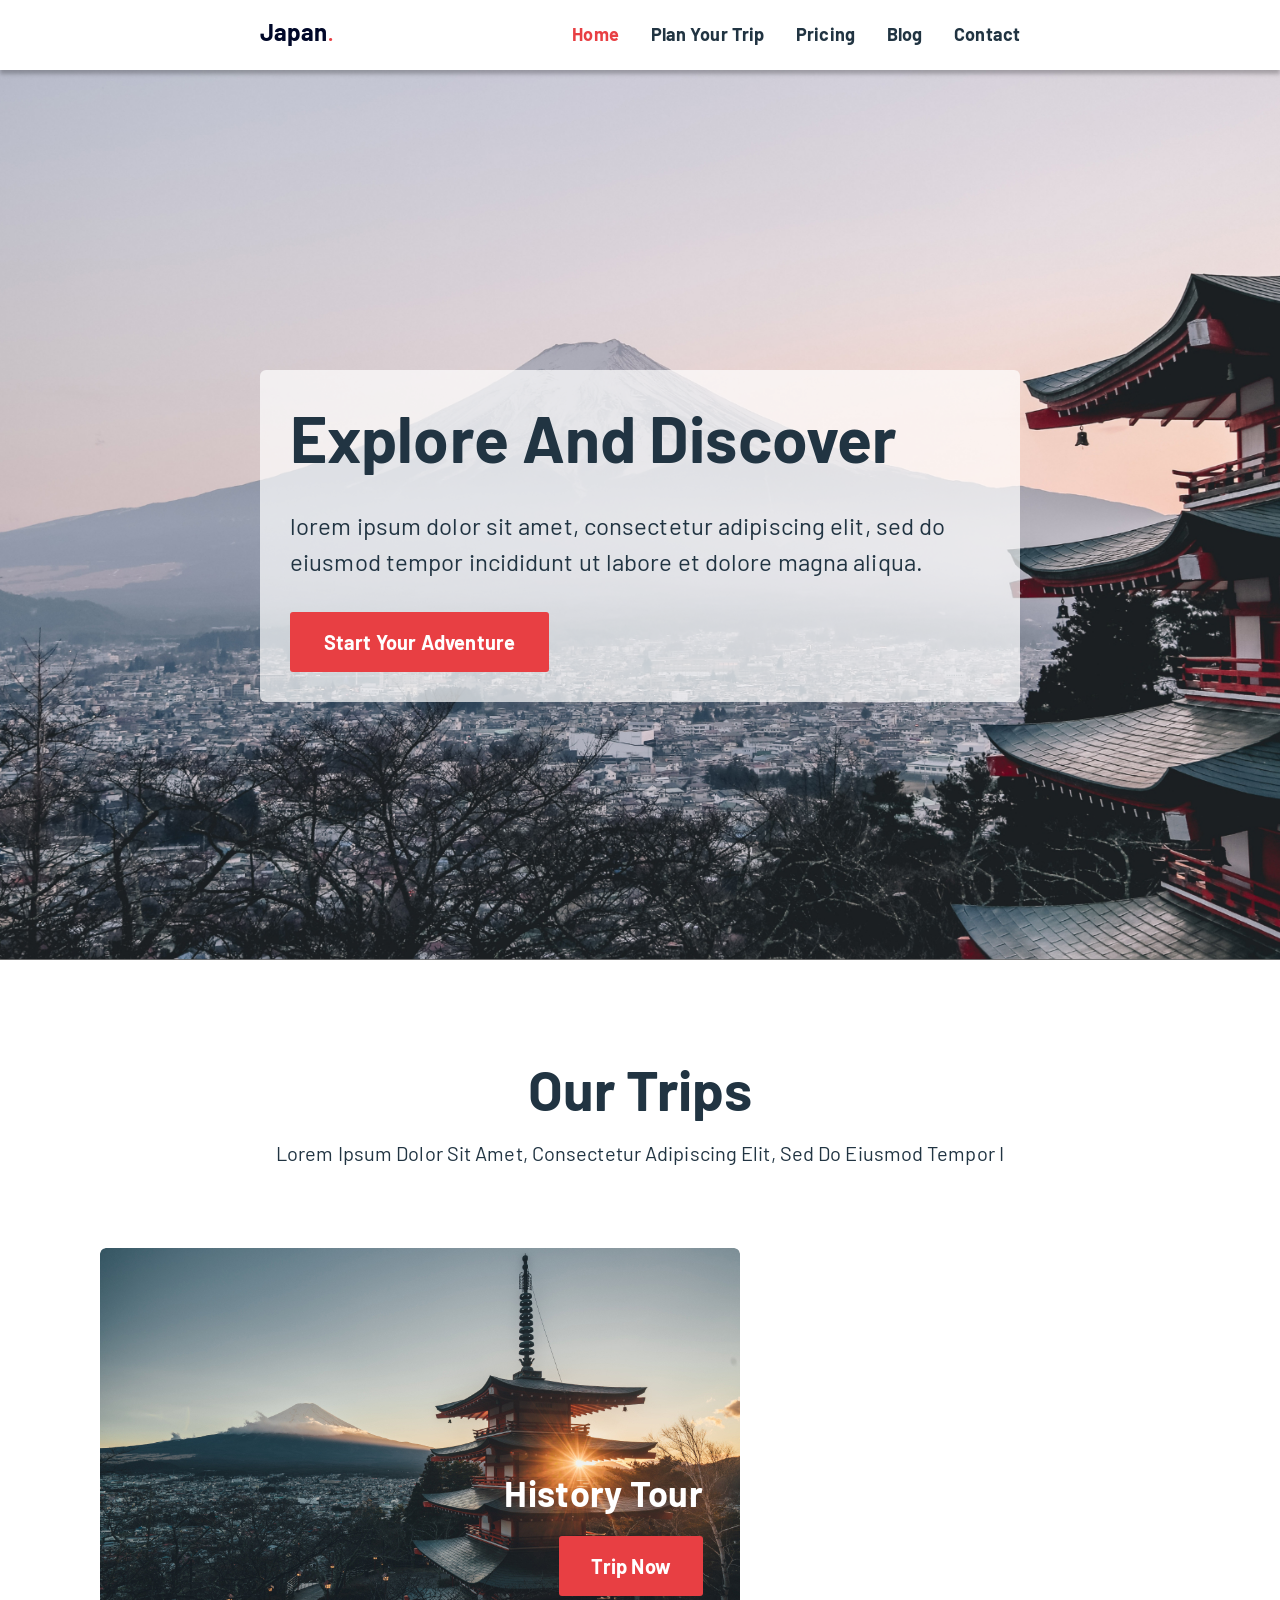
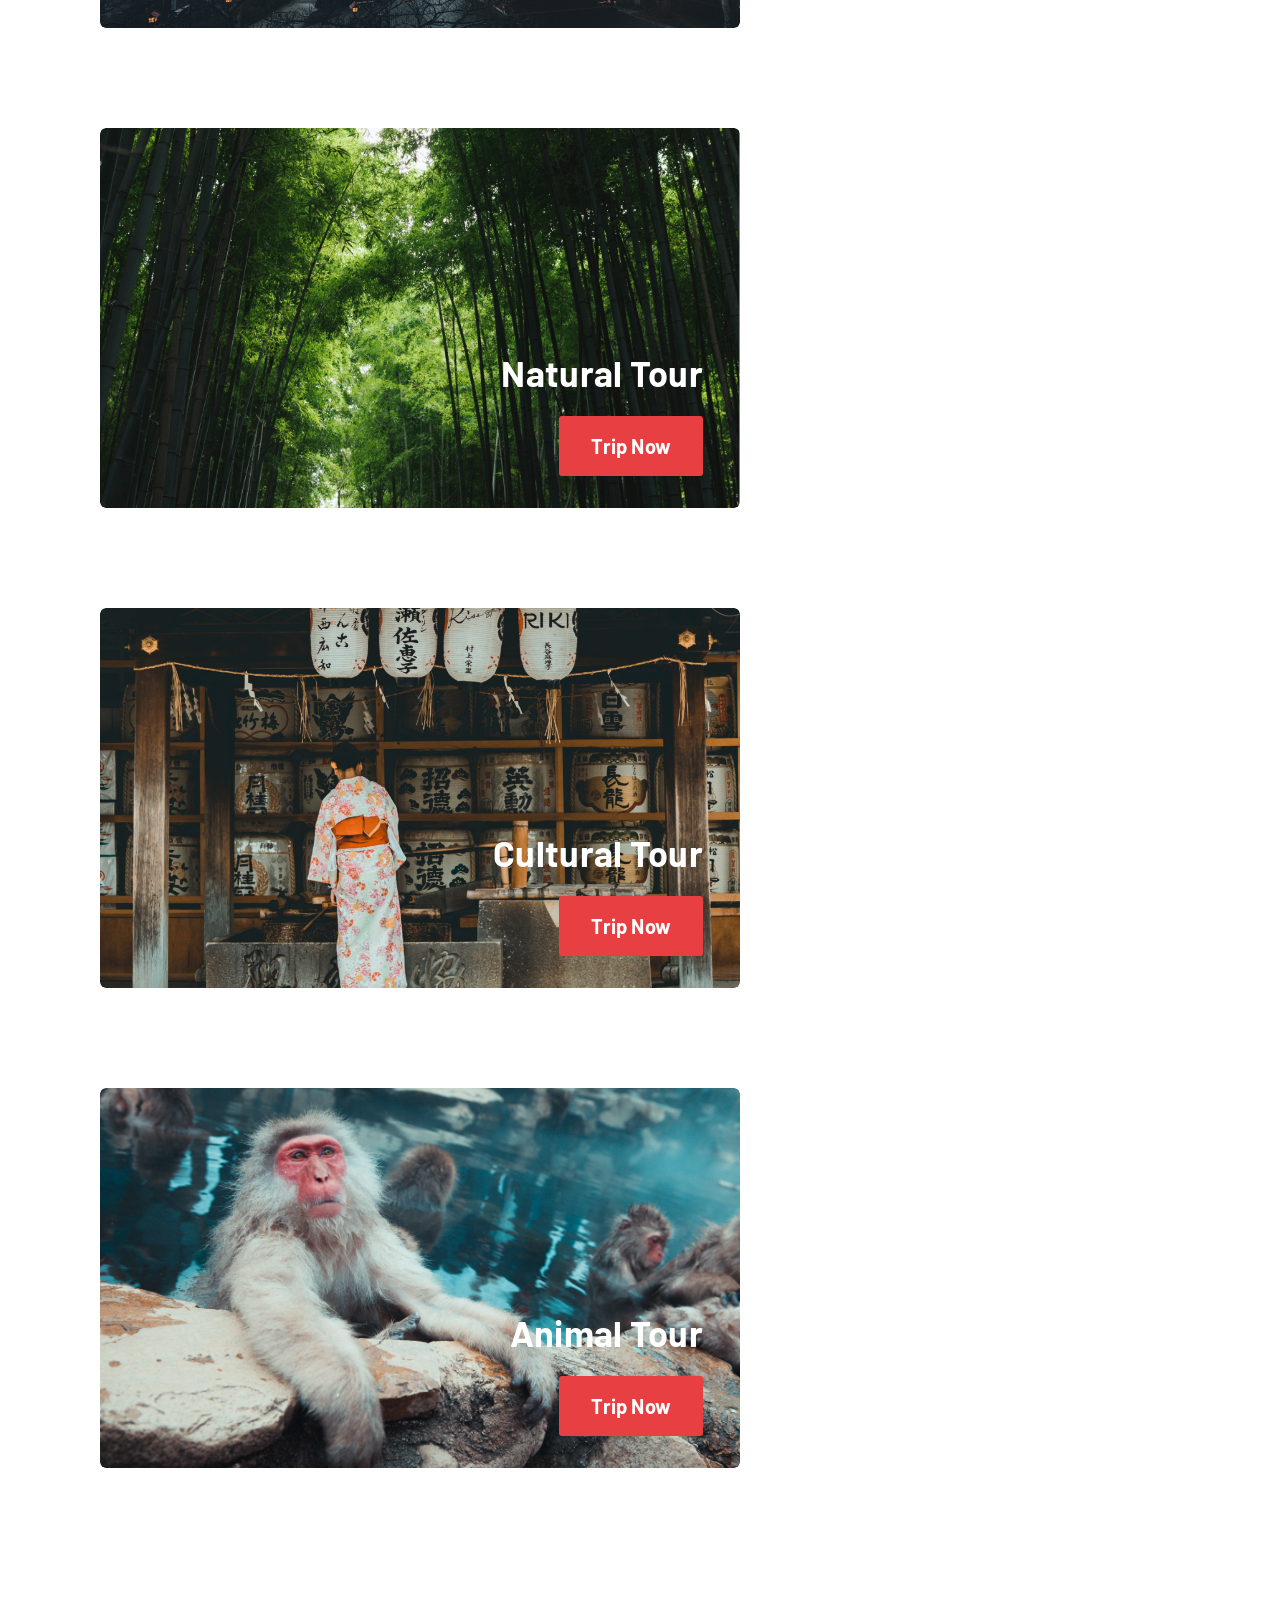
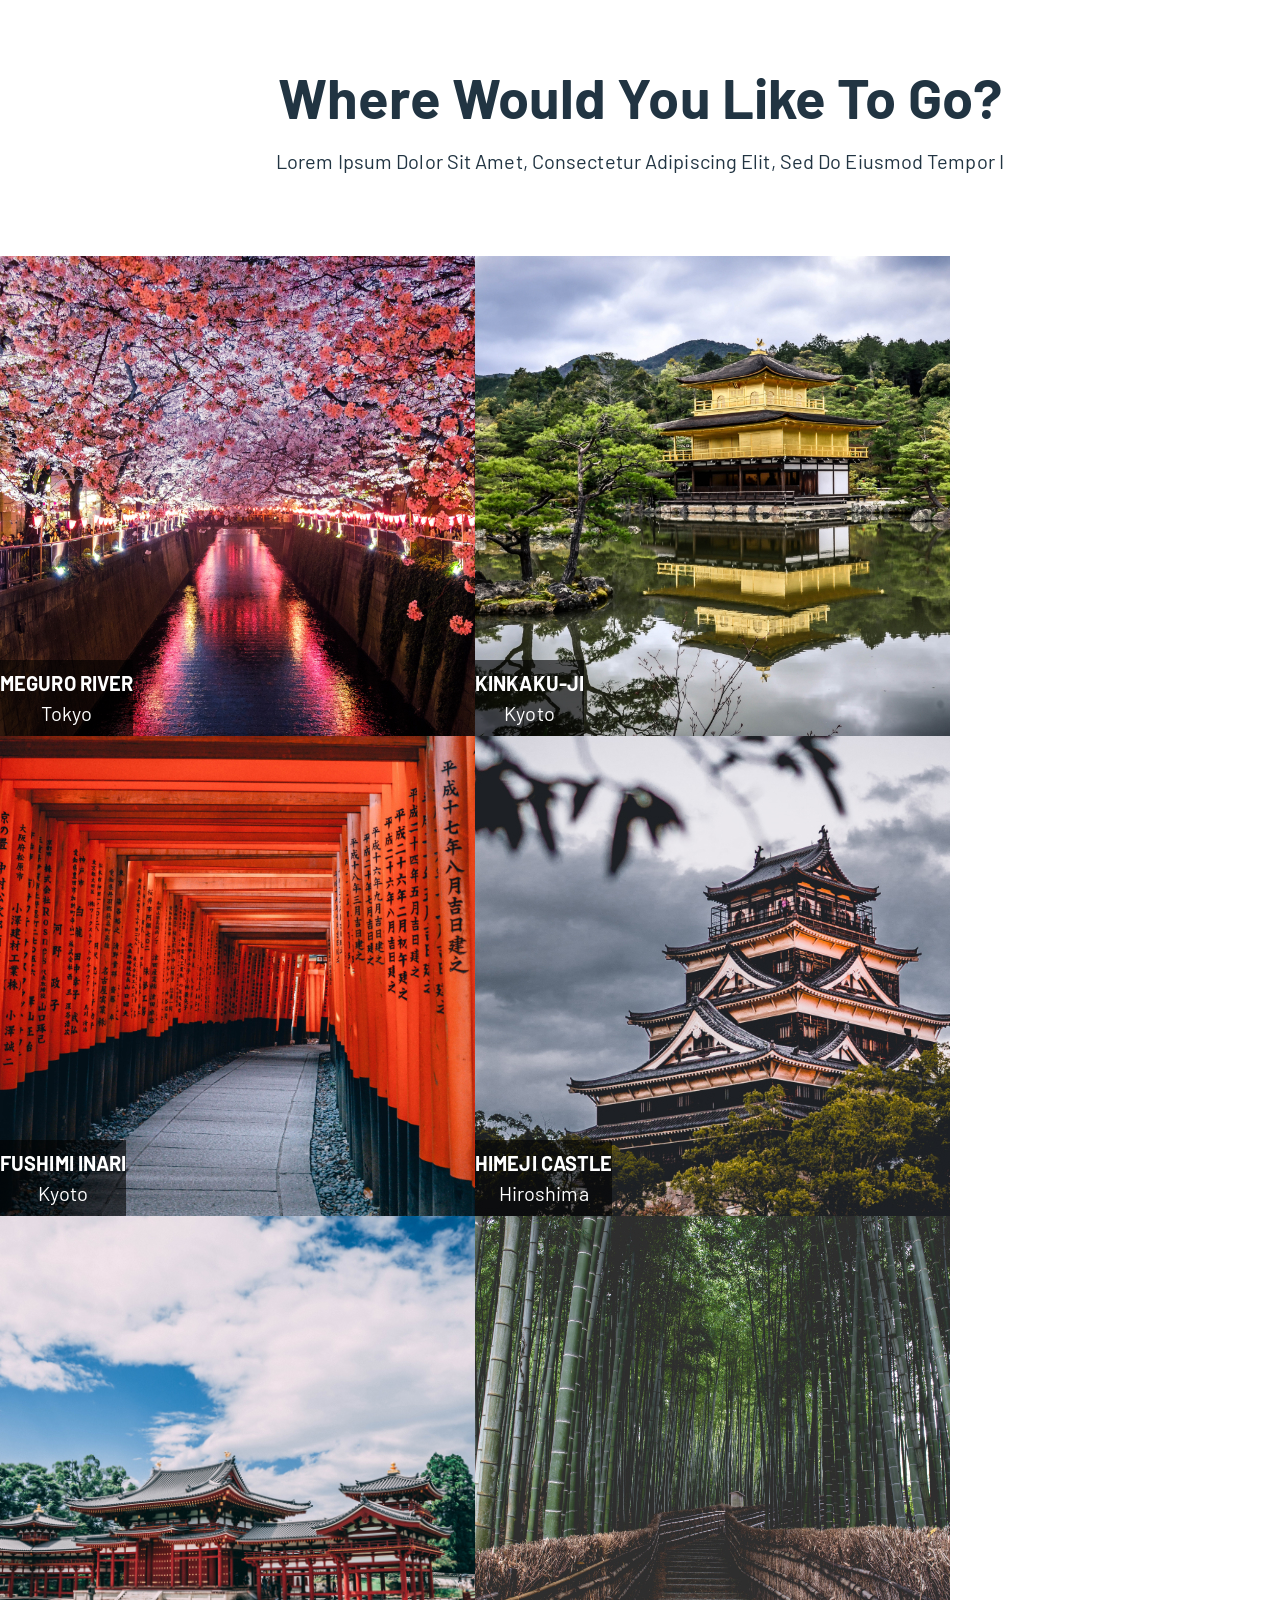
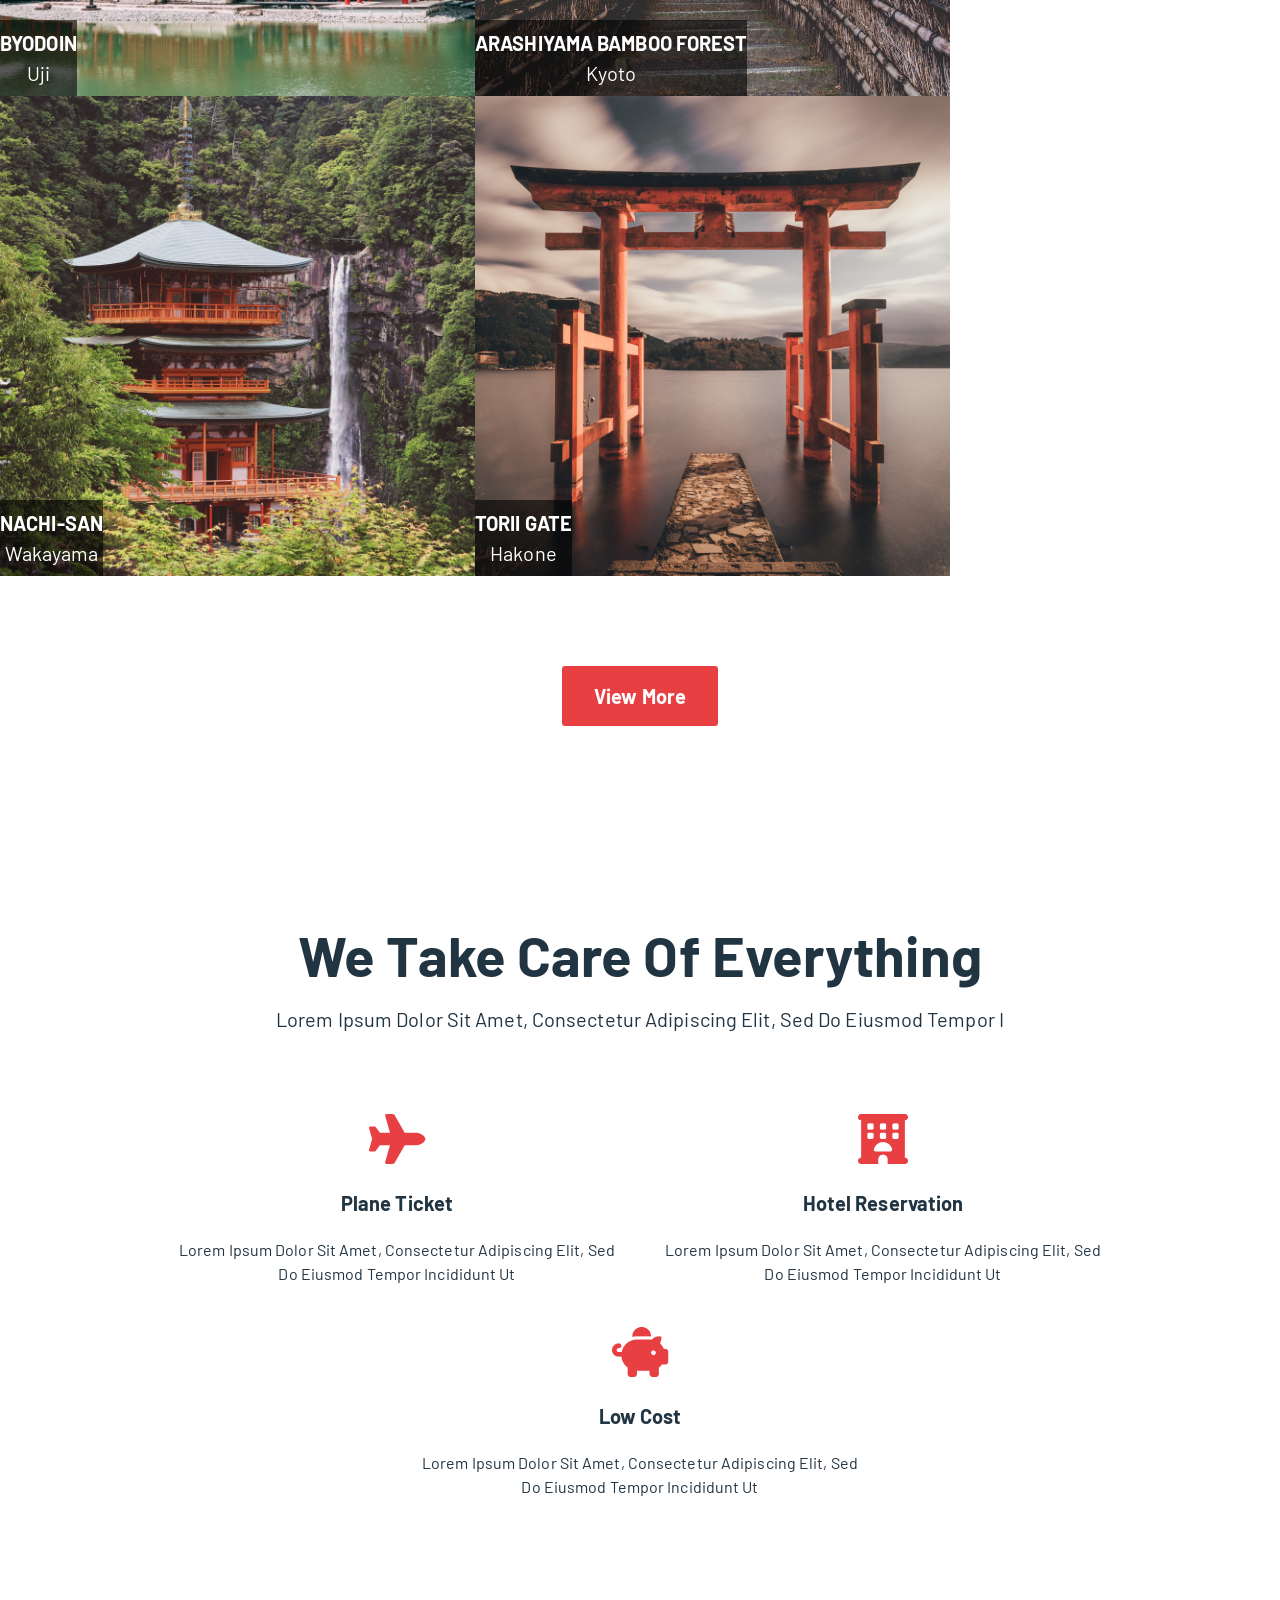
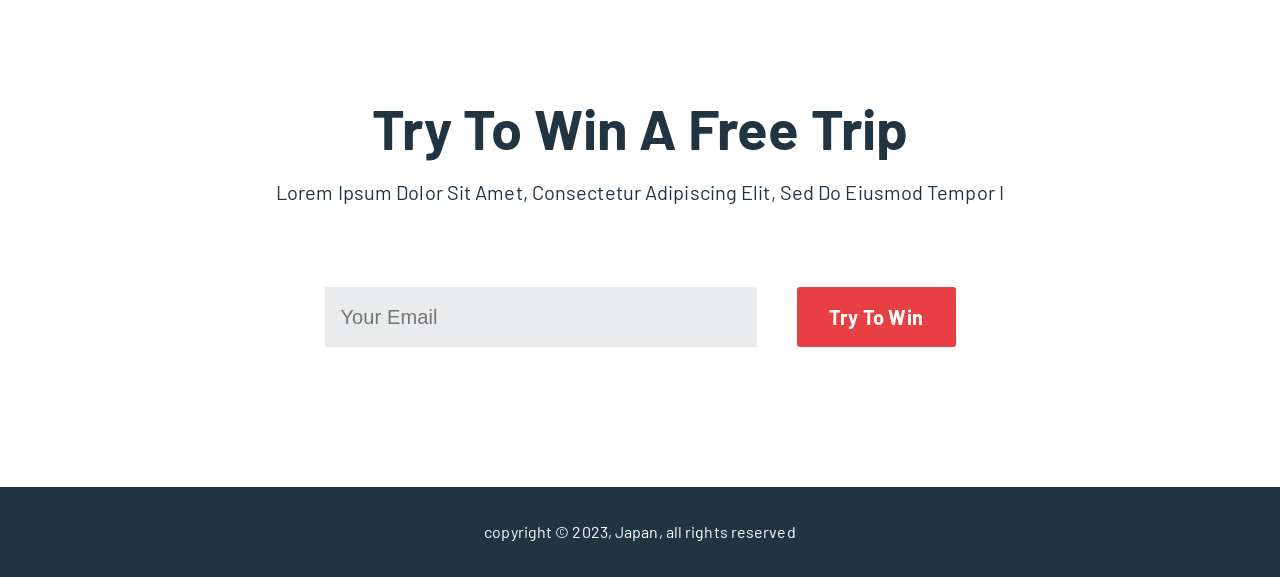
==== validation/japan/index.html @ d331222c "test" ====
<!DOCTYPE html>
<html lang="en">
<head>
   <meta charset="UTF-8">
   <meta name="viewport" content="width=device-width, initial-scale=1.0">
   <title>Japan.</title>
   <link rel="stylesheet" href="assets/css/style.css">
   <link rel="icon" href="assets/img/singe.jfif">
</head>
<body>
   
   <!-- HEADER / NAVBAR -->
   <header>

      <nav class="d-flex weight7">
         <a href="#" class="size24">Japan<span class="dot">.</span></a>
         <ul class="d-flex menu">
            <li><a href="#" class="active size18">home</a></li>
            <li><a href="#" class="size18">plan your trip</a></li>
            <li><a href="#" class="size18">pricing</a></li>
            <li><a href="#" class="size18">blog</a></li>
            <li><a href="#" class="size18">contact</a></li>
         </ul>
      </nav>

   </header>

   <!-- HERO /EXPLORE AND DISCOVER -->
   <section class="hero">

      <div class="d-flex">
         <h1 class="weight7">explore and discover</h1>
         <p class="lower size24">Lorem Ipsum Dolor Sit Amet, Consectetur Adipiscing Elit, Sed Do Eiusmod Tempor Incididunt Ut Labore Et Dolore Magna Aliqua. </p>
         <a href="#" class="btn">start your adventure</a>
      </div>

   </section>
  
   <!-- SECTION / TOURS -->
   <section class="tours pad1">

      <h2>our trips</h2>
      <p class="txt-center">Lorem Ipsum Dolor Sit Amet, Consectetur Adipiscing Elit, Sed Do Eiusmod Tempor I</p>

      <div class="cards d-flex">
         <article class="history card">
            <h3>history tour</h3>
            <a href="#" class="btn">trip now</a>
         </article>
         <article class="natural card">
            <h3>natural tour</h3>
            <a href="#" class="btn">trip now</a>
         </article>
         <article class="cultural card">
            <h3>cultural tour</h3>
            <a href="#" class="btn">trip now</a>
         </article>
         <article class="animal card">
            <h3>animal tour</h3>
            <a href="#" class="btn">trip now</a>
         </article>
      </div>

   </section>

   <!-- SECTION / WHERE -->
   <section class="where pad1">

      <h2>where would you like to go?</h2>
      <p class="txt-center">Lorem Ipsum Dolor Sit Amet, Consectetur Adipiscing Elit, Sed Do Eiusmod Tempor I</p>

      <div class="tiles d-flex size18">

         <div class="meguro d-flex tile">
            <div class="caption d-flex">
               <h4>meguro river</h4>
               <p>tokyo</p>
            </div>
         </div>
         <div class="kinkaku d-flex tile">
            <div class="caption d-flex">
               <h4>kinkaku-ji</h4>
               <p>kyoto</p>
            </div>
         </div>
         <div class="fushimi d-flex tile">
            <div class="caption d-flex">
               <h4>fushimi inari</h4>
               <p>kyoto</p>
            </div>
         </div>
         <div class="himeji d-flex tile">
            <div class="caption d-flex">
               <h4>himeji castle</h4>
               <p>hiroshima</p>
            </div>
         </div>
         <div class="byodoin d-flex tile">
            <div class="caption d-flex">
               <h4>byodoin</h4>
               <p>uji</p>
            </div>
         </div>
         <div class="arashiyama d-flex tile">
            <div class="caption d-flex">
               <h4>arashiyama bamboo forest</h4>
               <p>kyoto</p>
            </div>
         </div>
         <div class="nachi d-flex tile">
            <div class="caption d-flex">
               <h4>nachi-san</h4>
               <p>wakayama</p>
            </div>
         </div>
         <div class="torii d-flex tile">
            <div class="caption d-flex">
               <h4>torii gate</h4>
               <p>hakone</p>
            </div>
         </div>

      </div>

      <div class="view-more d-flex">
         <a href="#" class="btn">view more</a>
      </div>
     

   </section>

   <!-- SECTION / WE TAKE CARE -->
   <section class="care pad1">

      <div>
         <h2>we take care of everything</h2>
         <p class="txt-center">Lorem Ipsum Dolor Sit Amet, Consectetur Adipiscing Elit, Sed Do Eiusmod Tempor I</p>
      </div>

      <div class="articles d-flex">
         <article class="article d-flex">
            <img src="assets/img/avion.png" alt="logo avion">
            <h5>plane ticket</h5>
            <p class="size16 txt-center">Lorem Ipsum Dolor Sit Amet, Consectetur Adipiscing Elit, Sed Do Eiusmod Tempor Incididunt Ut </p>
         </article>
         <article class="article d-flex">
            <img src="assets/img/hotel.png" alt="logo hotel">
            <h5>hotel reservation</h5>
            <p class="size16 txt-center">Lorem Ipsum Dolor Sit Amet, Consectetur Adipiscing Elit, Sed Do Eiusmod Tempor Incididunt Ut </p>
         </article>
         <article class="article d-flex">
            <img src="assets/img/tirelire.png" alt="logo tirelire">
            <h5 class="weight7">low cost</h5>
            <p class="size16 txt-center">Lorem Ipsum Dolor Sit Amet, Consectetur Adipiscing Elit, Sed Do Eiusmod Tempor Incididunt Ut </p>
         </article>
      </div>

   </section>

   <!-- SECTION / WIN -->
   <section class="win pad1">

      <h2>try to win a free trip</h2>
      <p class="txt-center">Lorem Ipsum Dolor Sit Amet, Consectetur Adipiscing Elit, Sed Do Eiusmod Tempor I</p>

      <form action="email.php" method="POST" class="d-flex">
         <input type="email" name="email" id="email" placeholder="your email">
         <a href="#" class="btn try">try to win</a>
      </form>

   </section>

   <!-- FOOTER -->
   <footer class="d-flex">
      <p class="lower size16">copyright &copy; 2023, <span class="jap size16">Japan</span>, all rights reserved</p>
   </footer>
  

</body>
</html>
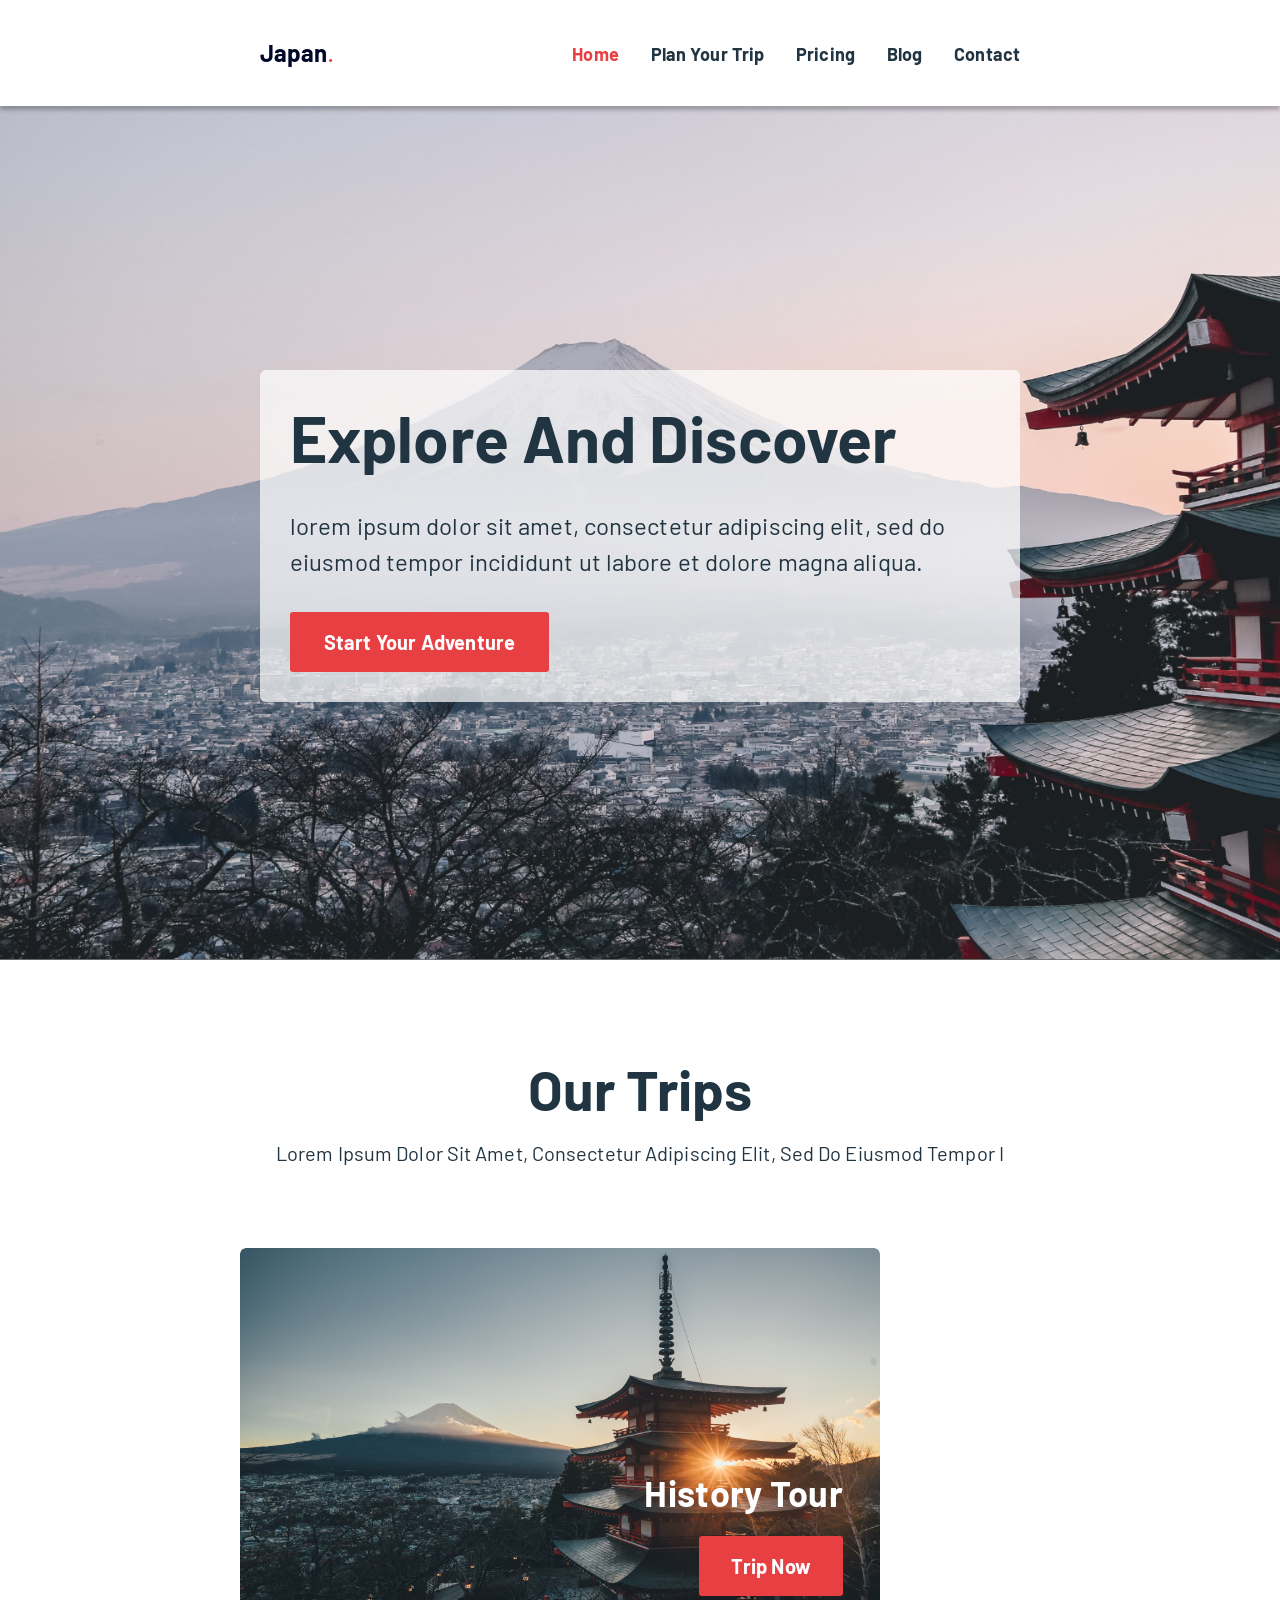
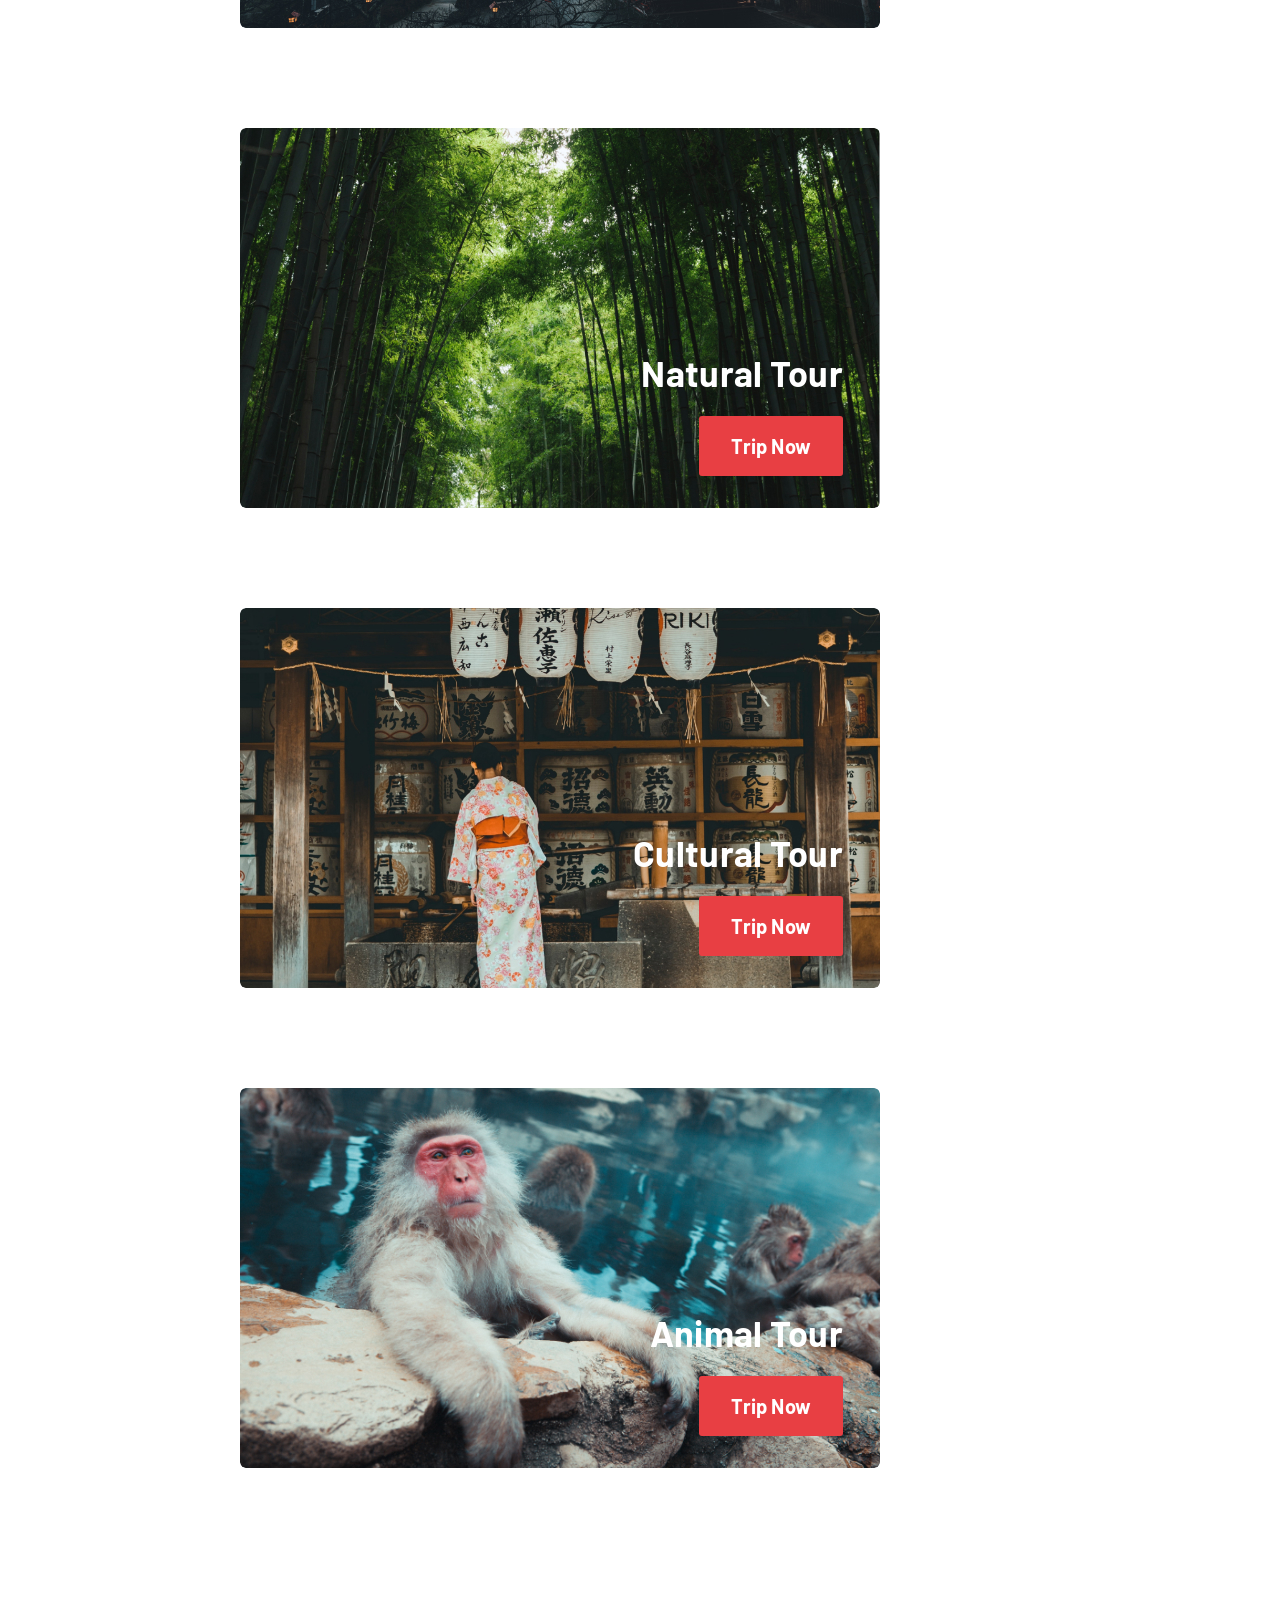
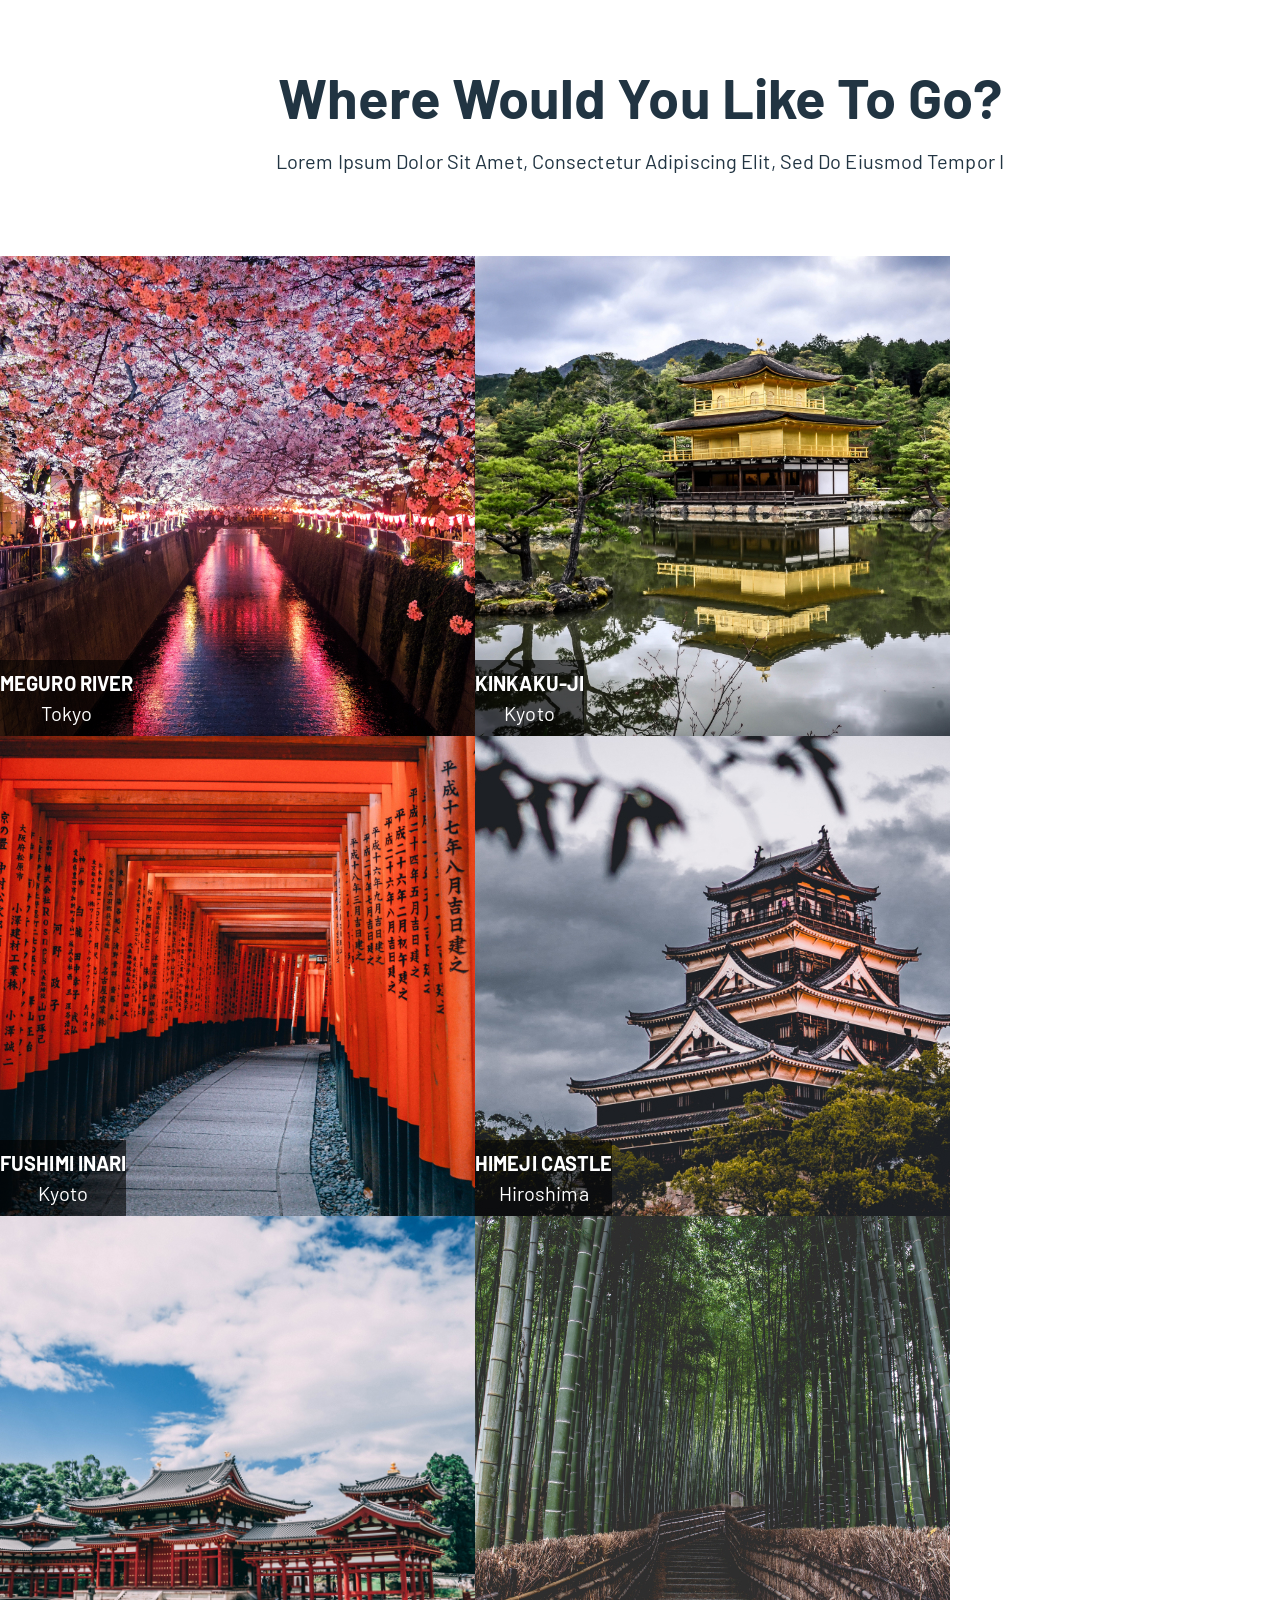
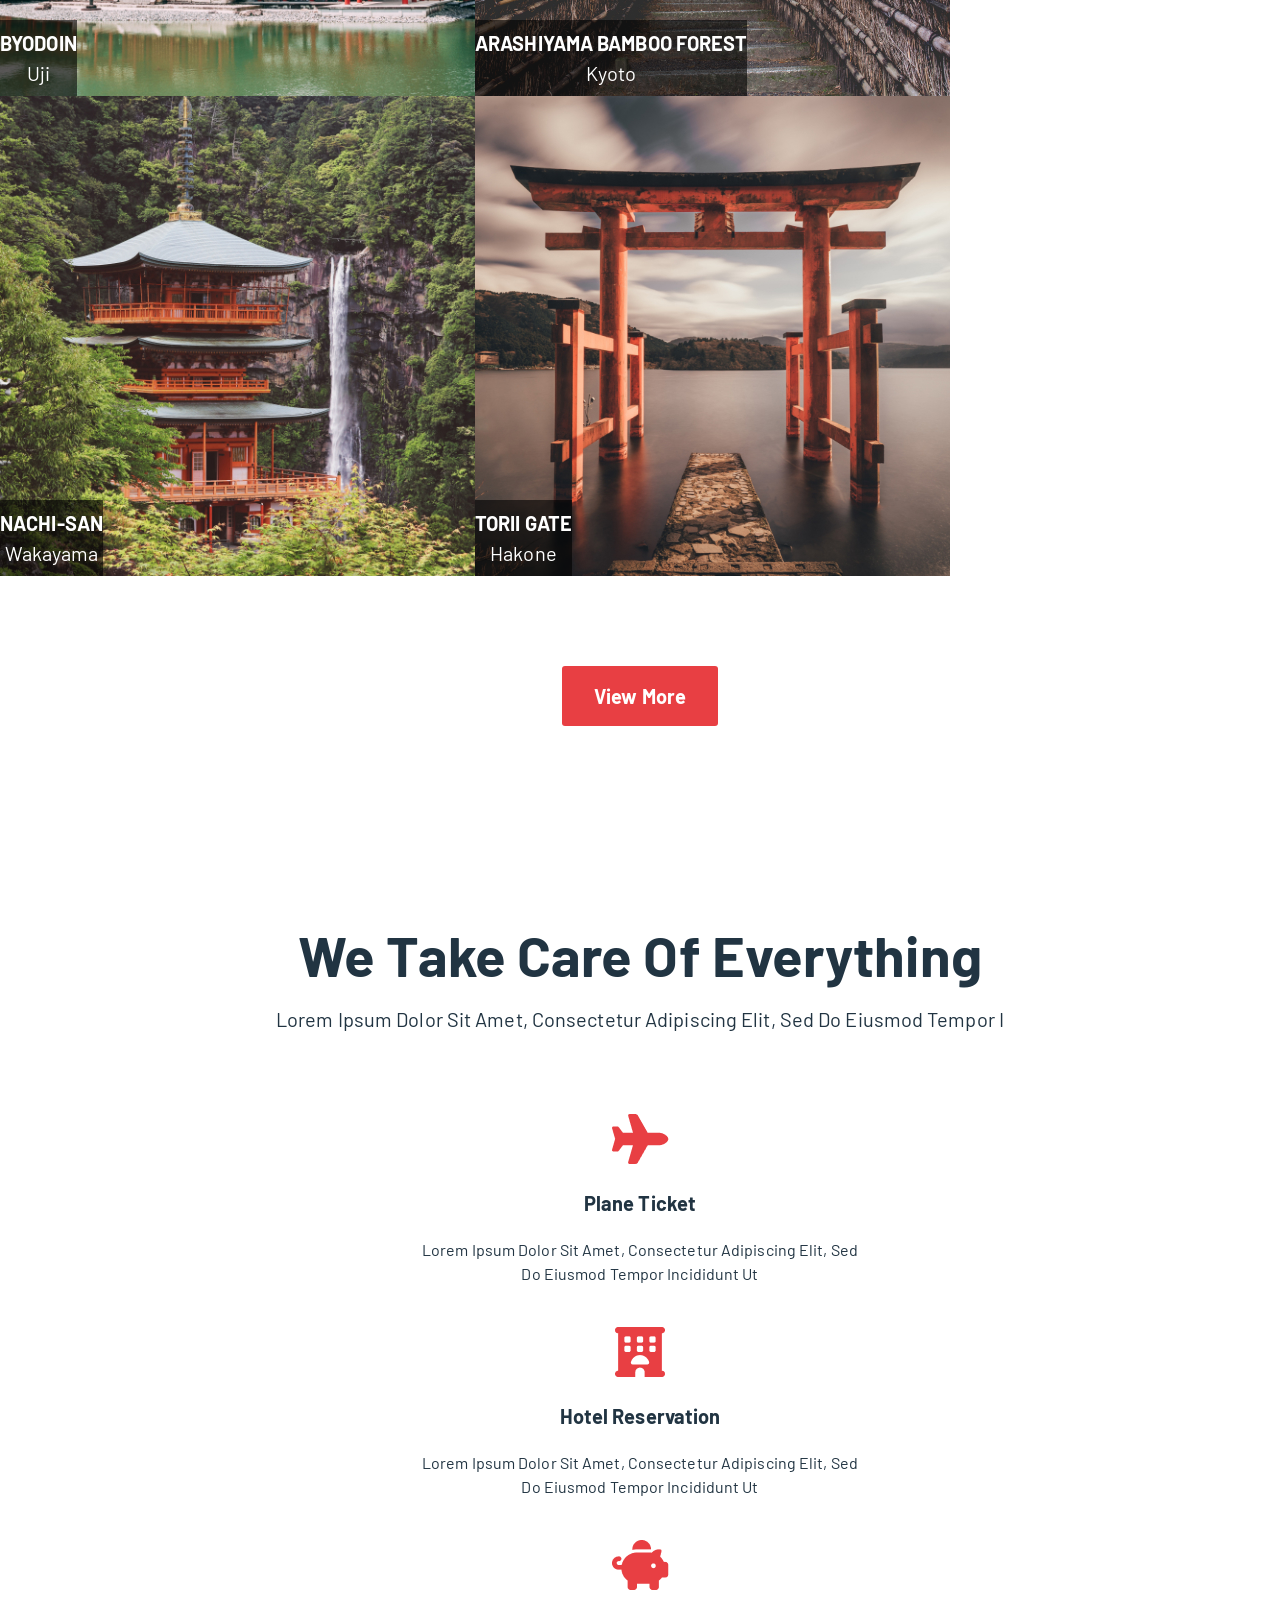
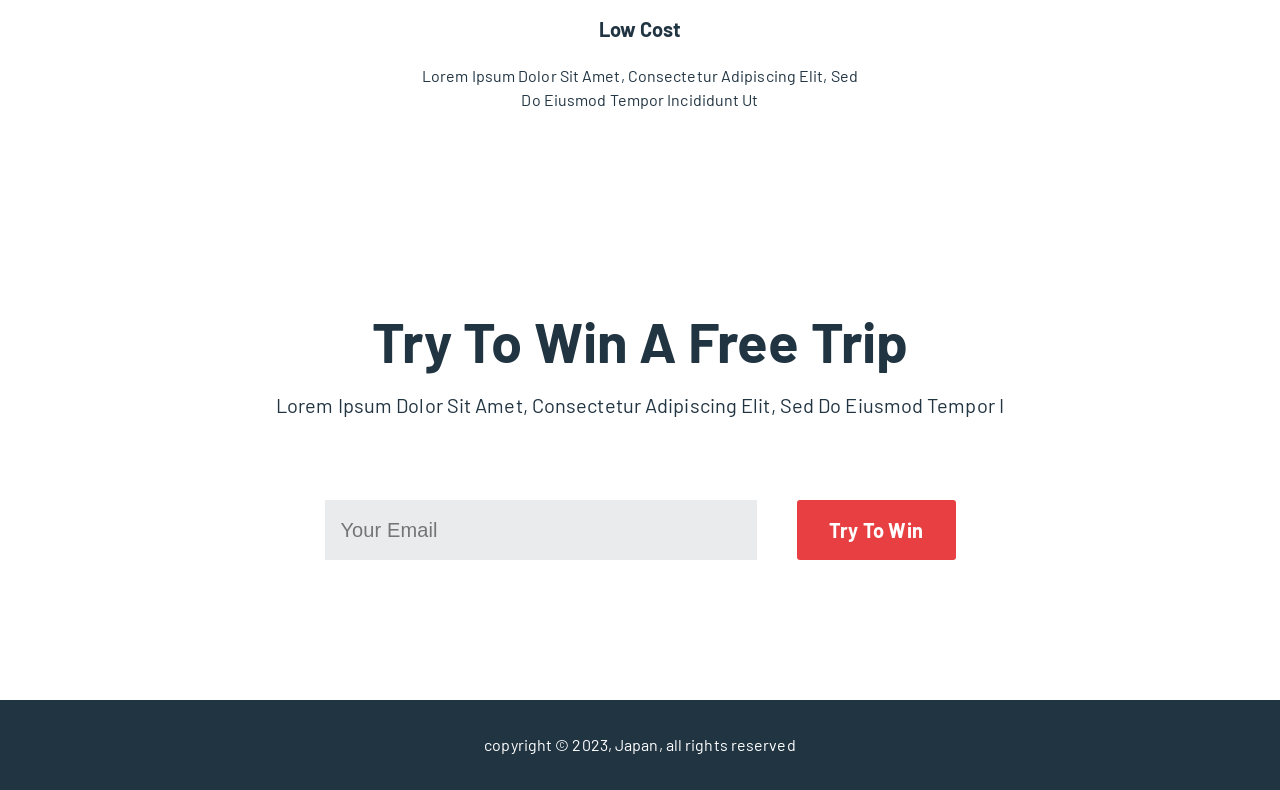
==== commit 5fbc5b97: "correction validation | container dans shpo" ====
--- a/validation/japan/index.html
+++ b/validation/japan/index.html
@@ -13,26 +13,42 @@
    <header>
 
       <nav class="d-flex weight7">
+
          <a href="#" class="size24">Japan<span class="dot">.</span></a>
-         <ul class="d-flex menu">
-            <li><a href="#" class="active size18">home</a></li>
-            <li><a href="#" class="size18">plan your trip</a></li>
-            <li><a href="#" class="size18">pricing</a></li>
-            <li><a href="#" class="size18">blog</a></li>
-            <li><a href="#" class="size18">contact</a></li>
-         </ul>
+
+         <div>
+            
+            <!-- Menu burger (responsive) -->
+            <input type="checkbox" id="menu-burger" class="menu-burger">
+            <label for="menu-burger" class="menu-icon">
+               <i></i>
+               <i></i>
+               <i></i>
+            </label>
+
+            <!-- Menu classique (desktop) -->
+            <ul class="d-flex menu">
+               <li><a href="index.html" class="active size18">home</a></li>
+               <li><a href="plan-trip.html" class="size18">plan your trip</a></li>
+               <li><a href="pricing.html" class="size18">pricing</a></li>
+               <li><a href="blog.php" class="size18">blog</a></li>
+               <li><a href="contact.php" class="size18">contact</a></li>
+            </ul>
+
+         </div>
+
       </nav>
 
    </header>
 
-   <!-- HERO /EXPLORE AND DISCOVER -->
+   <!-- HERO / EXPLORE AND DISCOVER -->
    <section class="hero">
 
-      <div class="d-flex">
+      <article class="d-flex">
          <h1 class="weight7">explore and discover</h1>
          <p class="lower size24">Lorem Ipsum Dolor Sit Amet, Consectetur Adipiscing Elit, Sed Do Eiusmod Tempor Incididunt Ut Labore Et Dolore Magna Aliqua. </p>
          <a href="#" class="btn">start your adventure</a>
-      </div>
+      </article>
 
    </section>
   
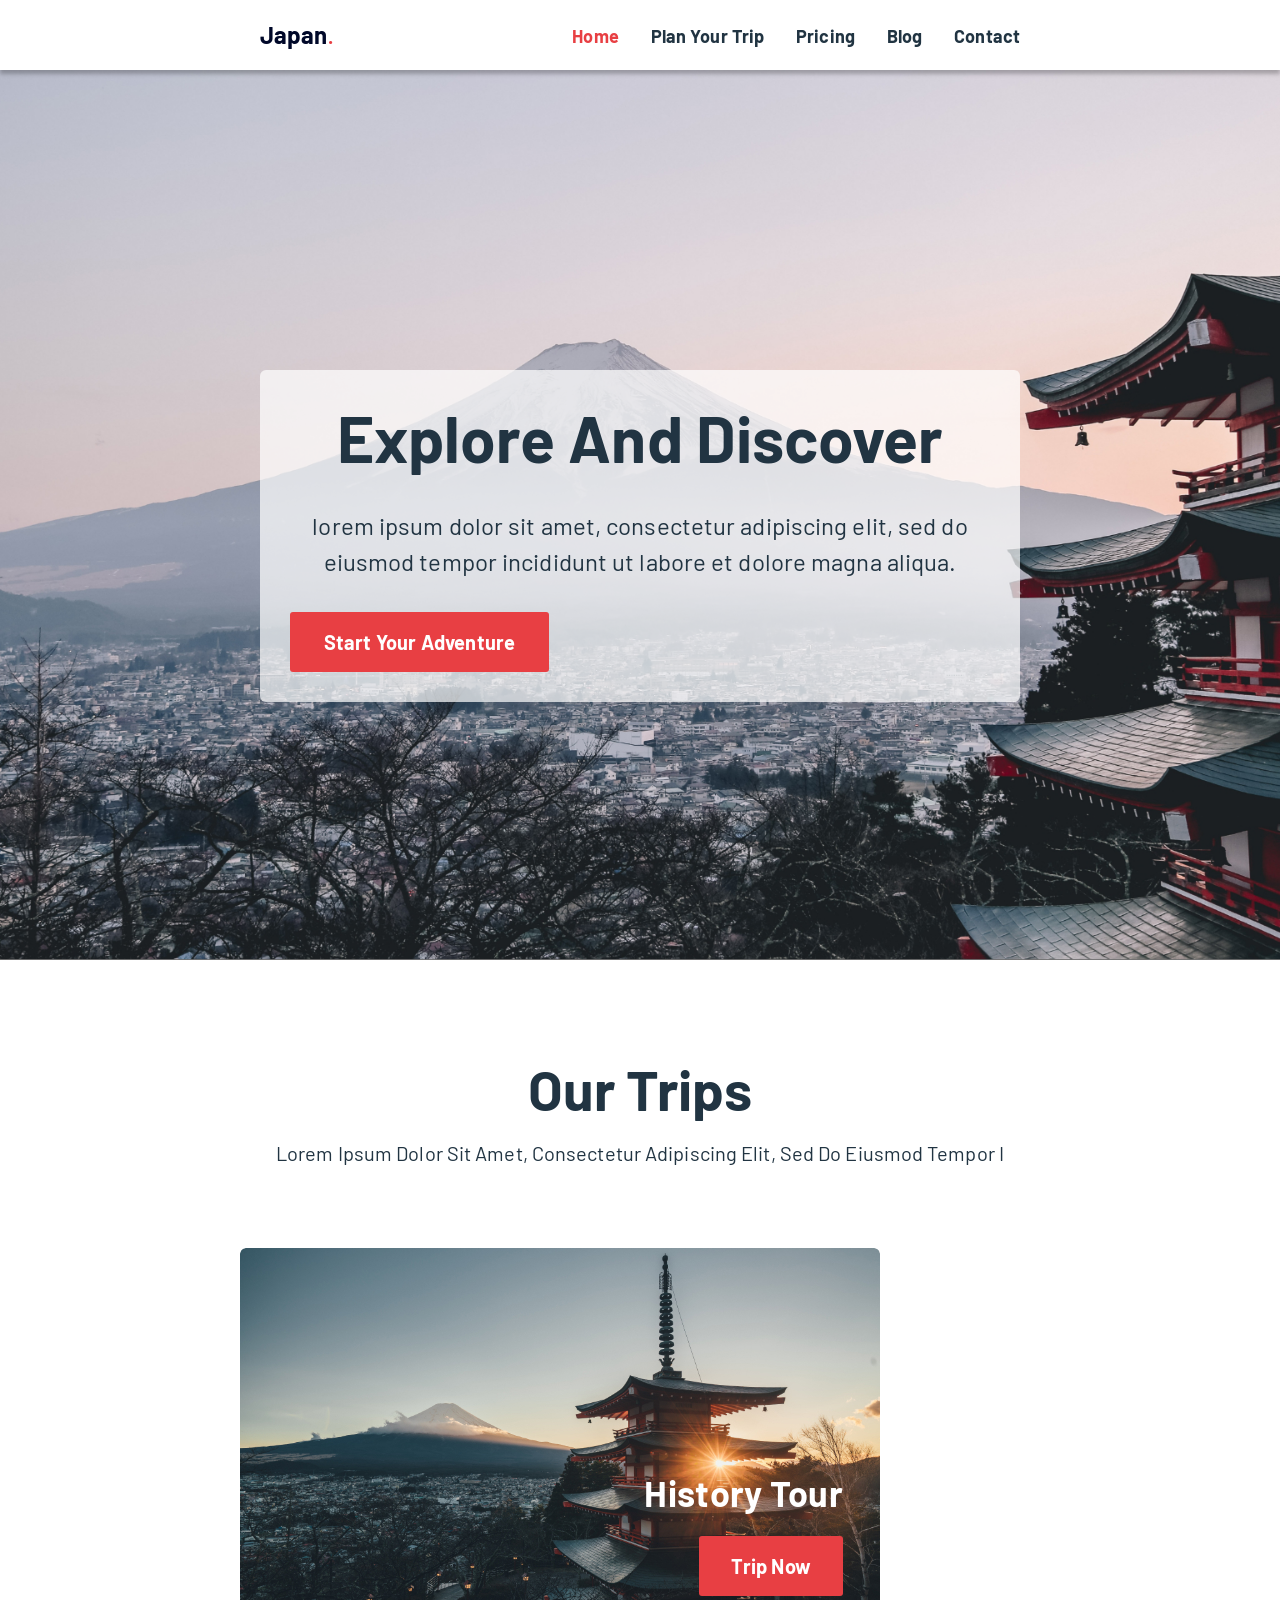
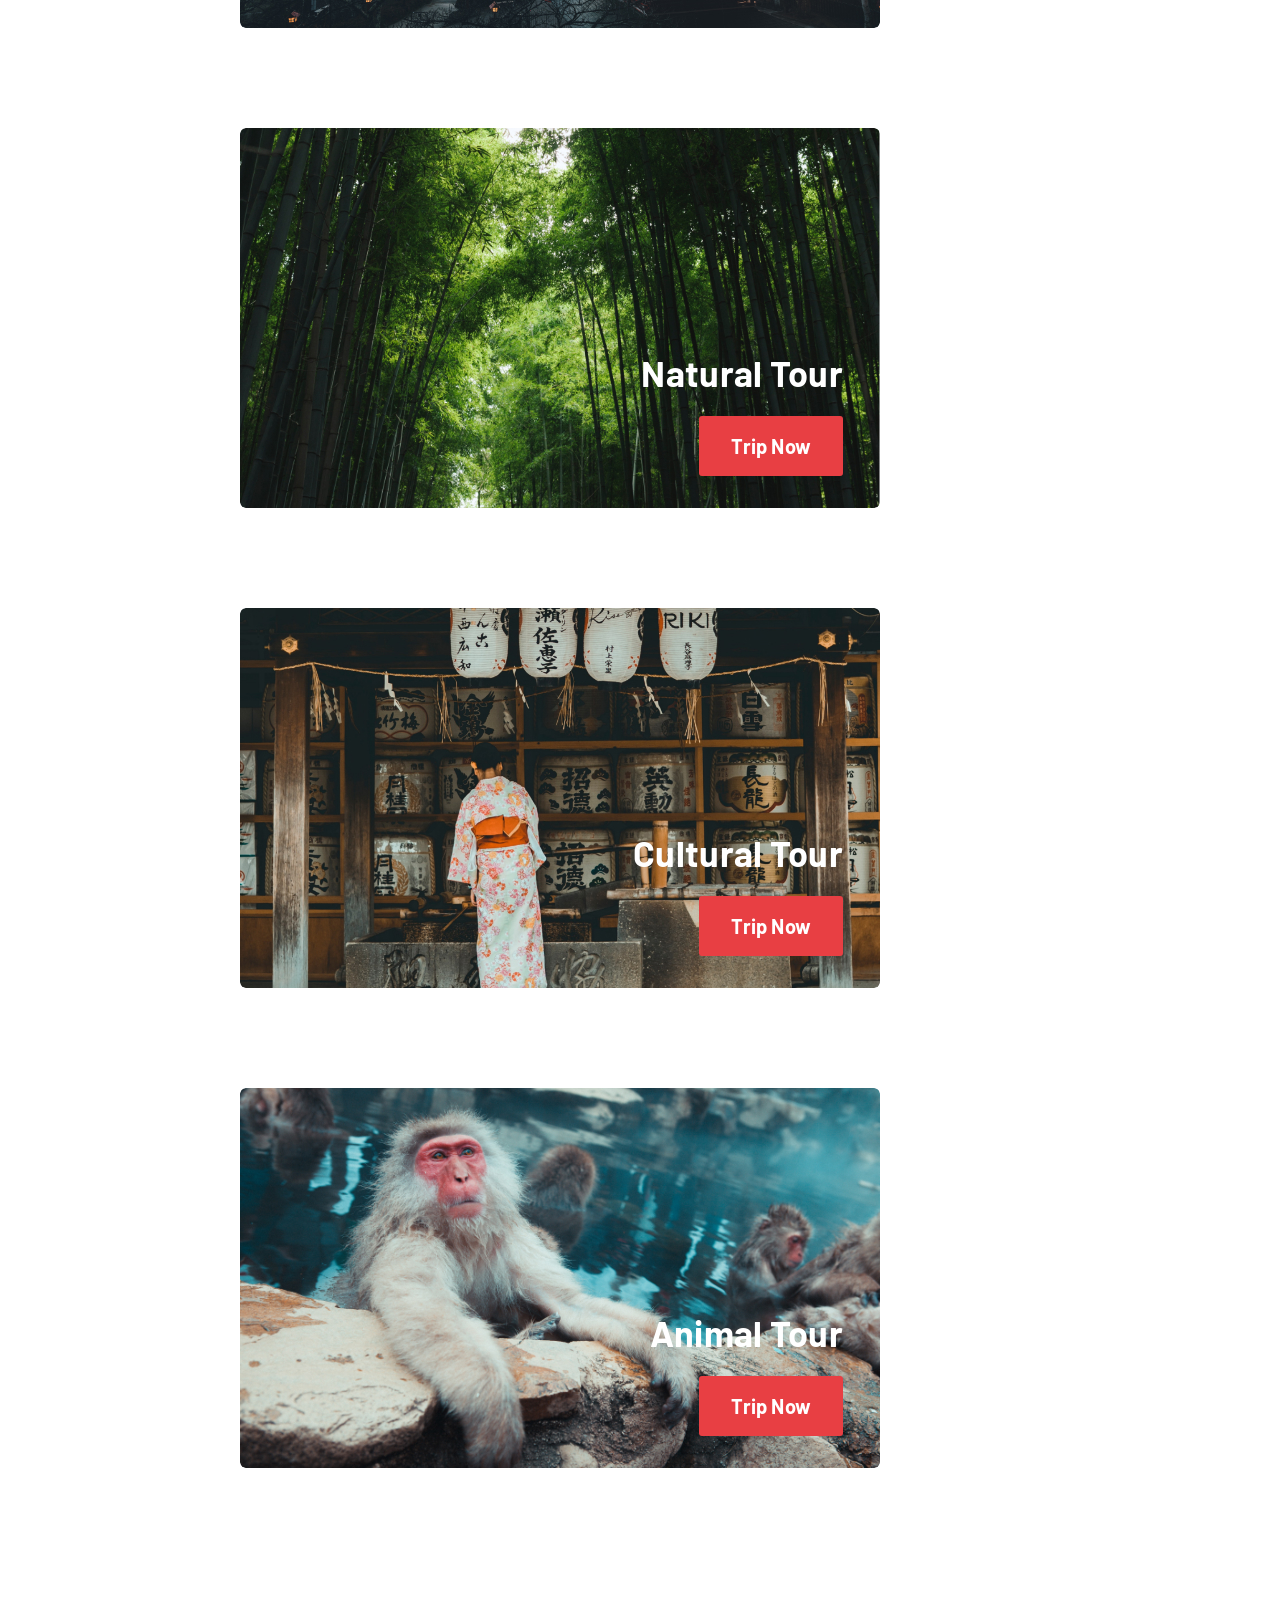
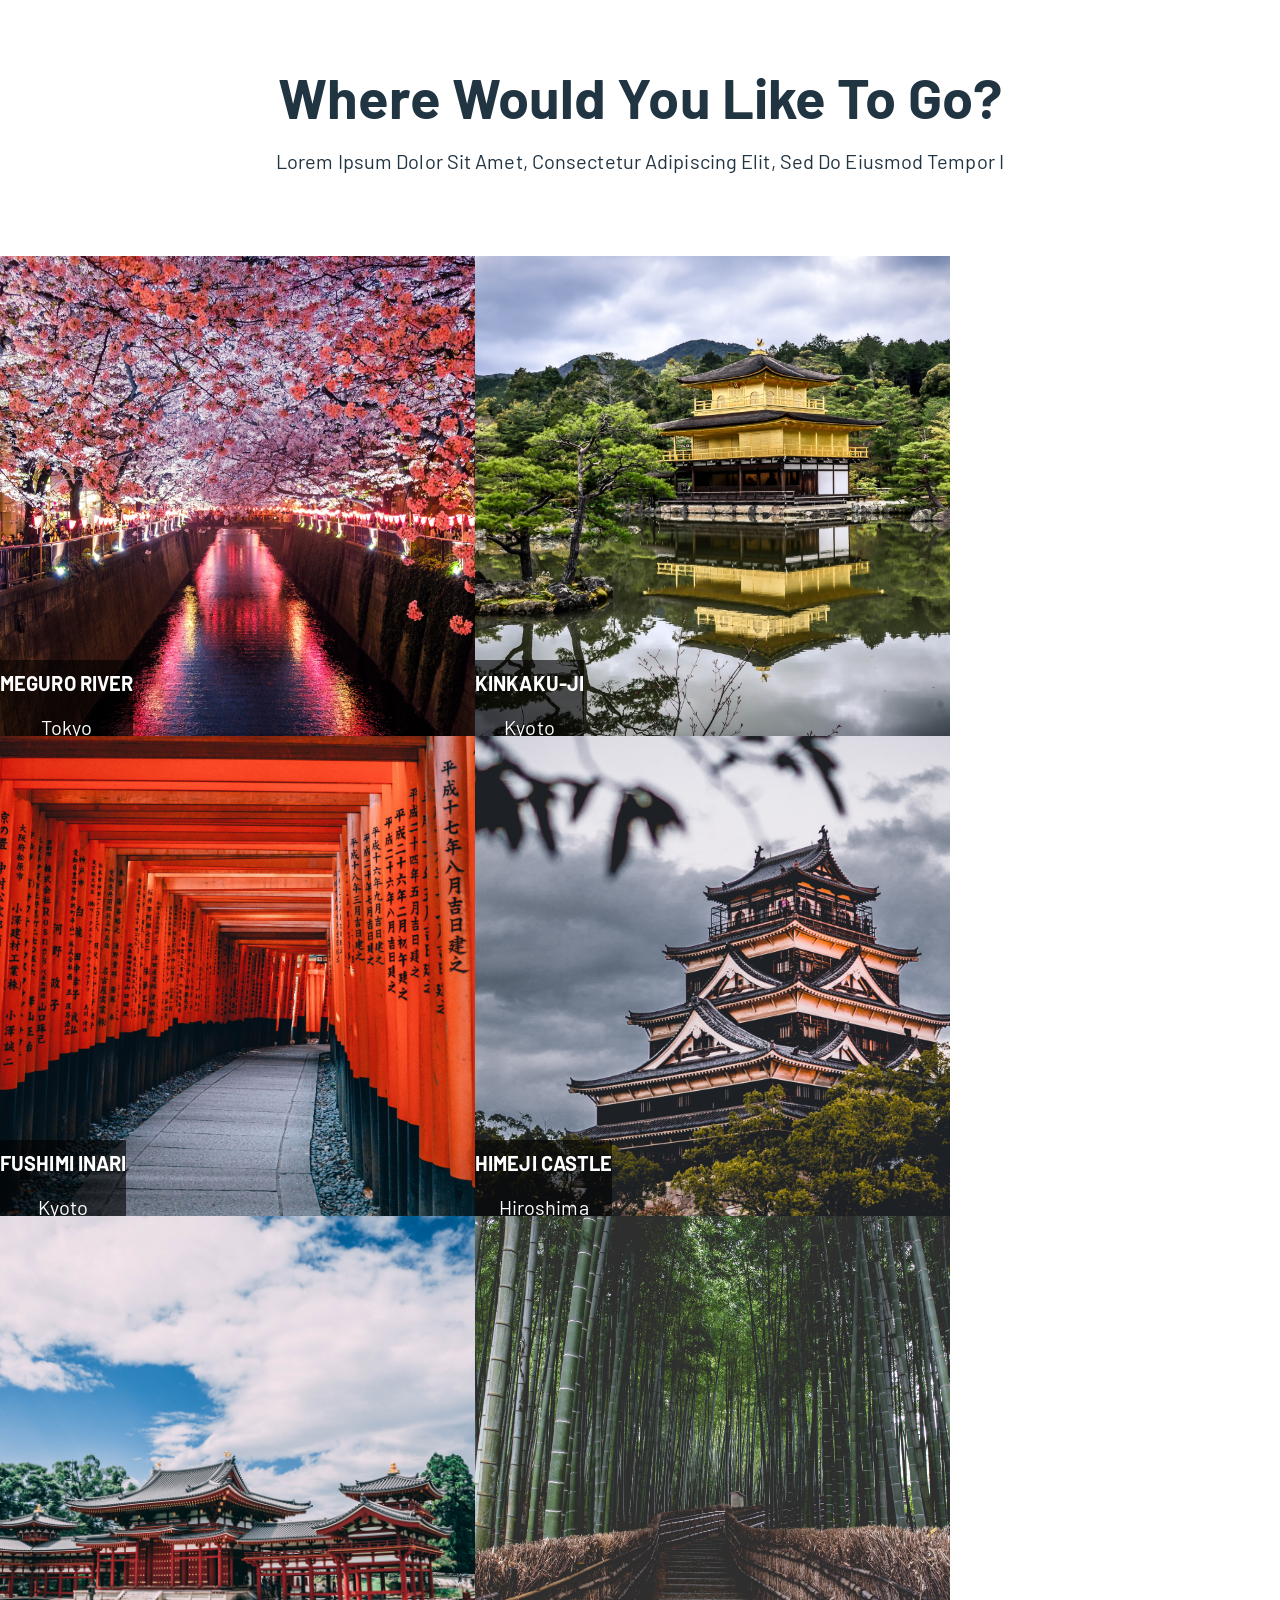
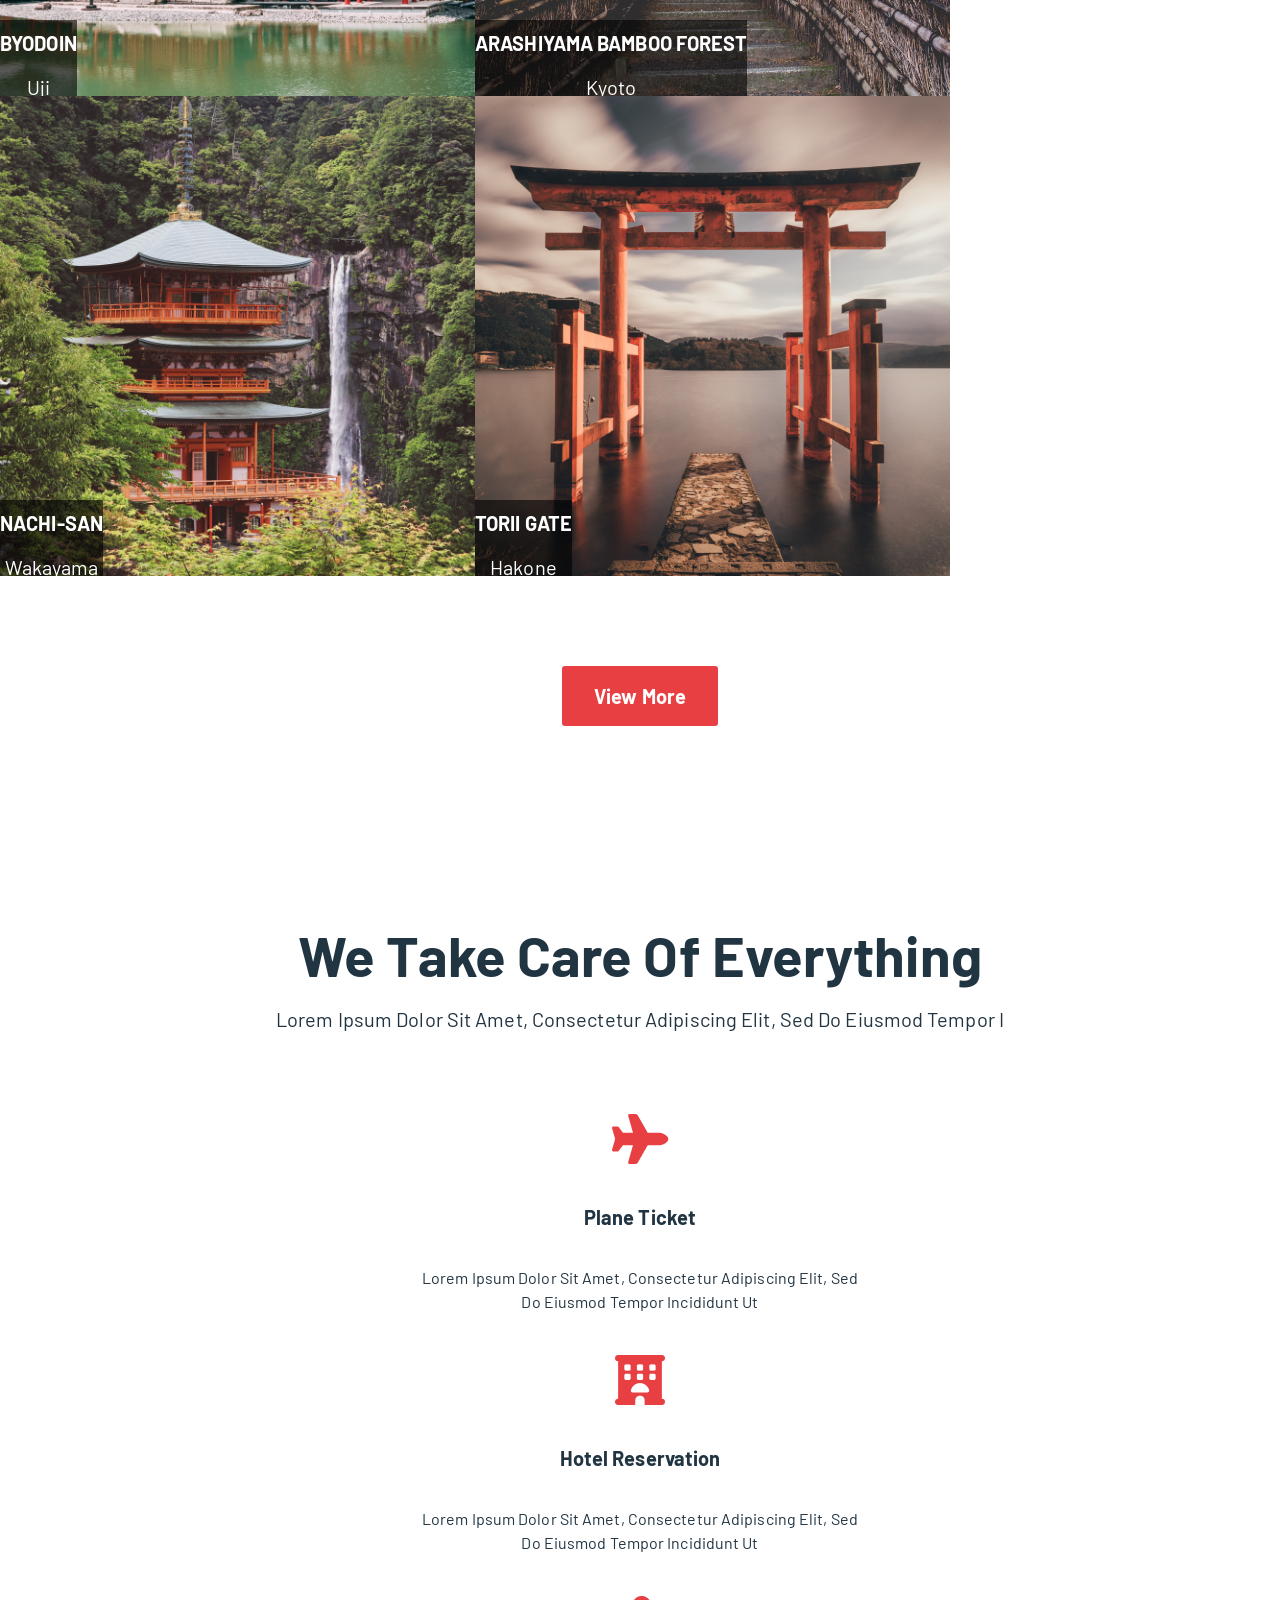
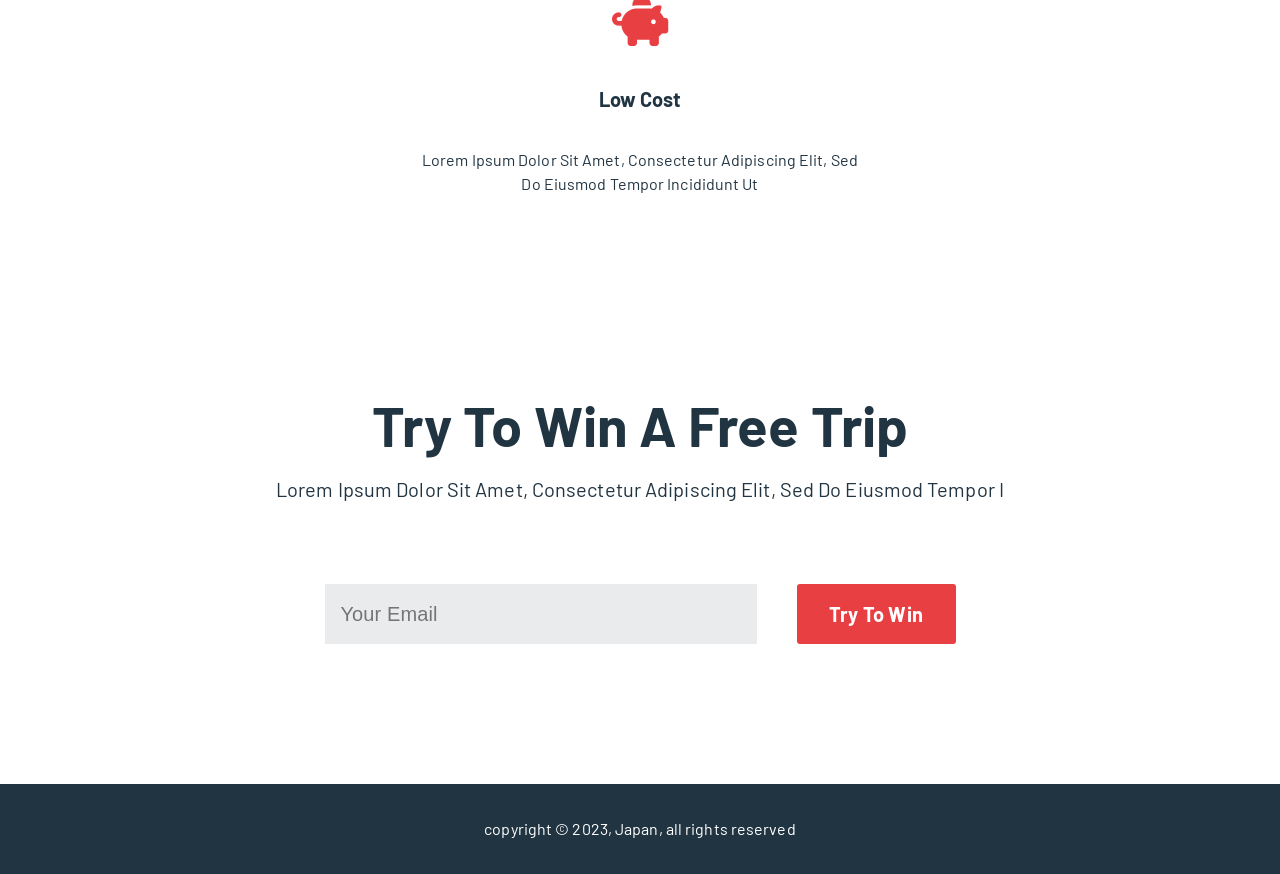
==== commit 3b0f9710: "japan : padding header / refacto titres, section, ul / suppr .txt-center..." ====
--- a/validation/japan/index.html
+++ b/validation/japan/index.html
@@ -56,7 +56,7 @@
    <section class="tours pad1">
 
       <h2>our trips</h2>
-      <p class="txt-center">Lorem Ipsum Dolor Sit Amet, Consectetur Adipiscing Elit, Sed Do Eiusmod Tempor I</p>
+      <p>Lorem Ipsum Dolor Sit Amet, Consectetur Adipiscing Elit, Sed Do Eiusmod Tempor I</p>
 
       <div class="cards d-flex">
          <article class="history card">
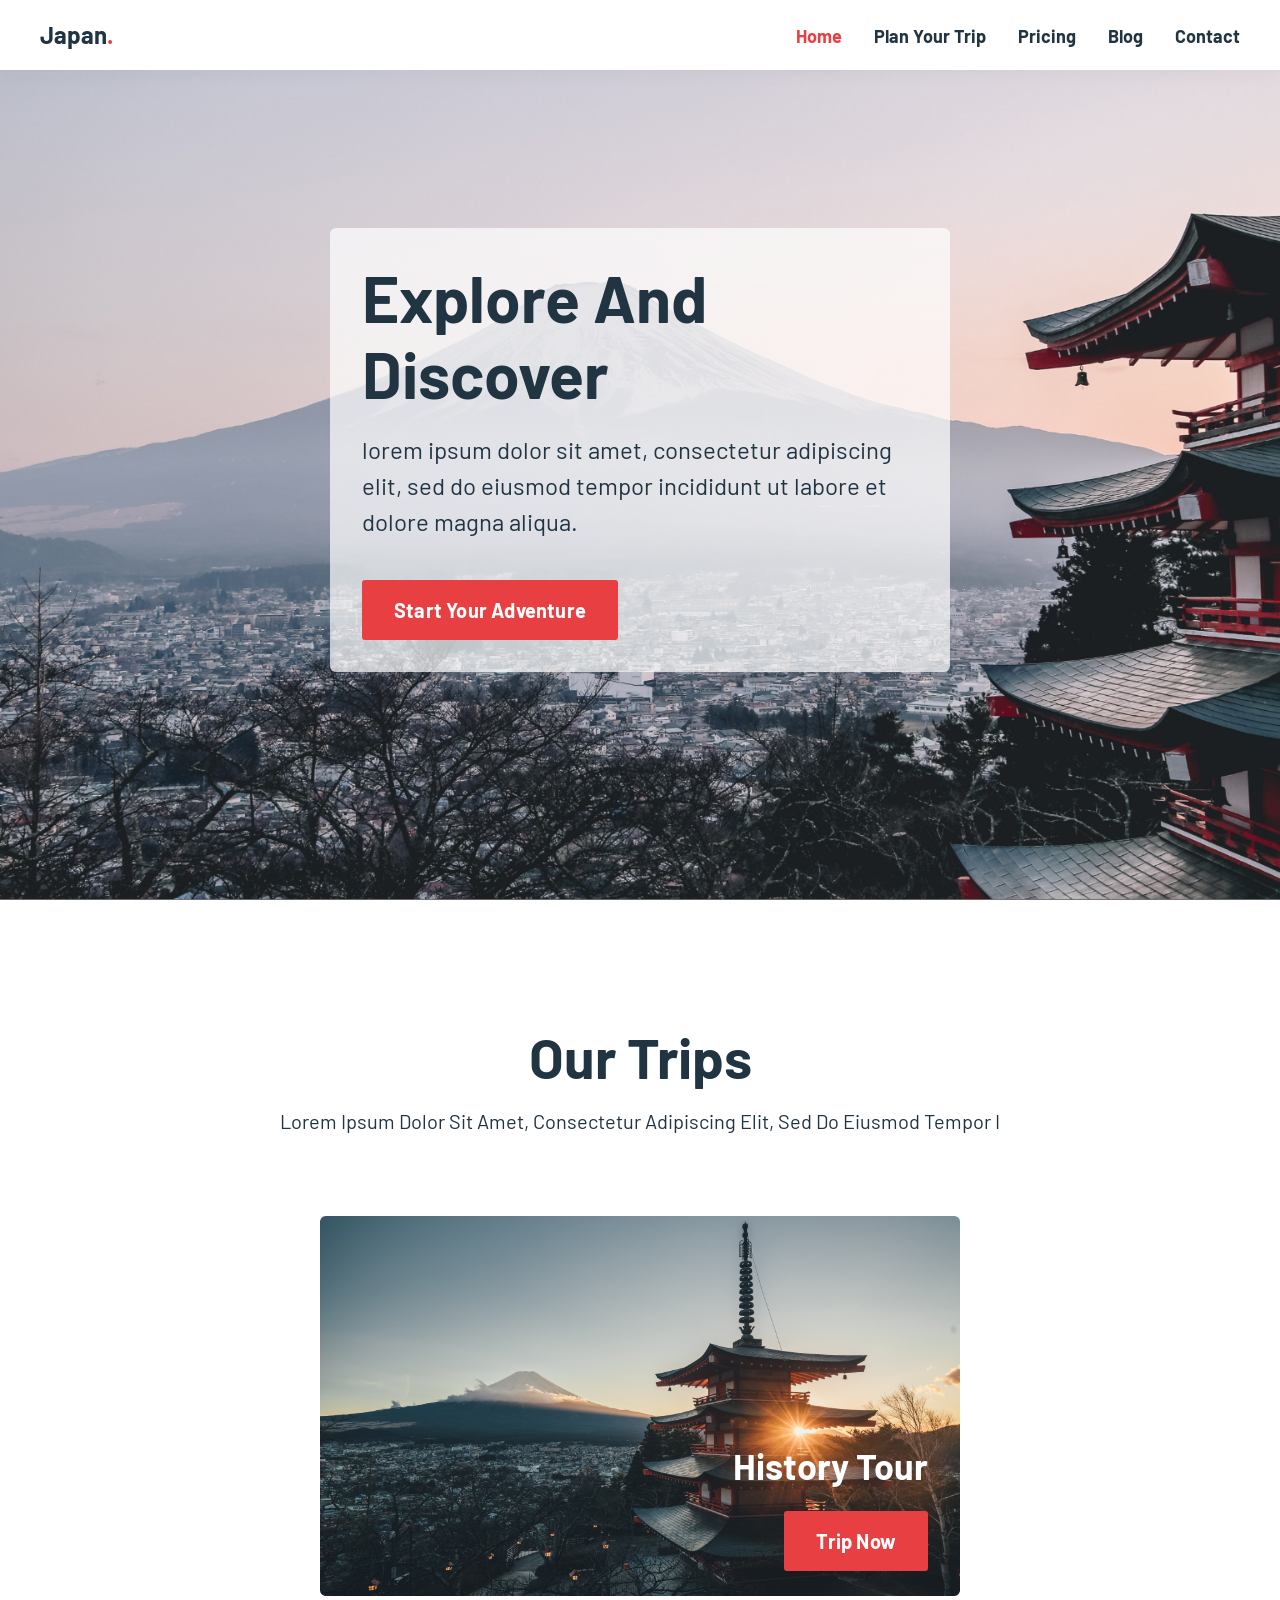
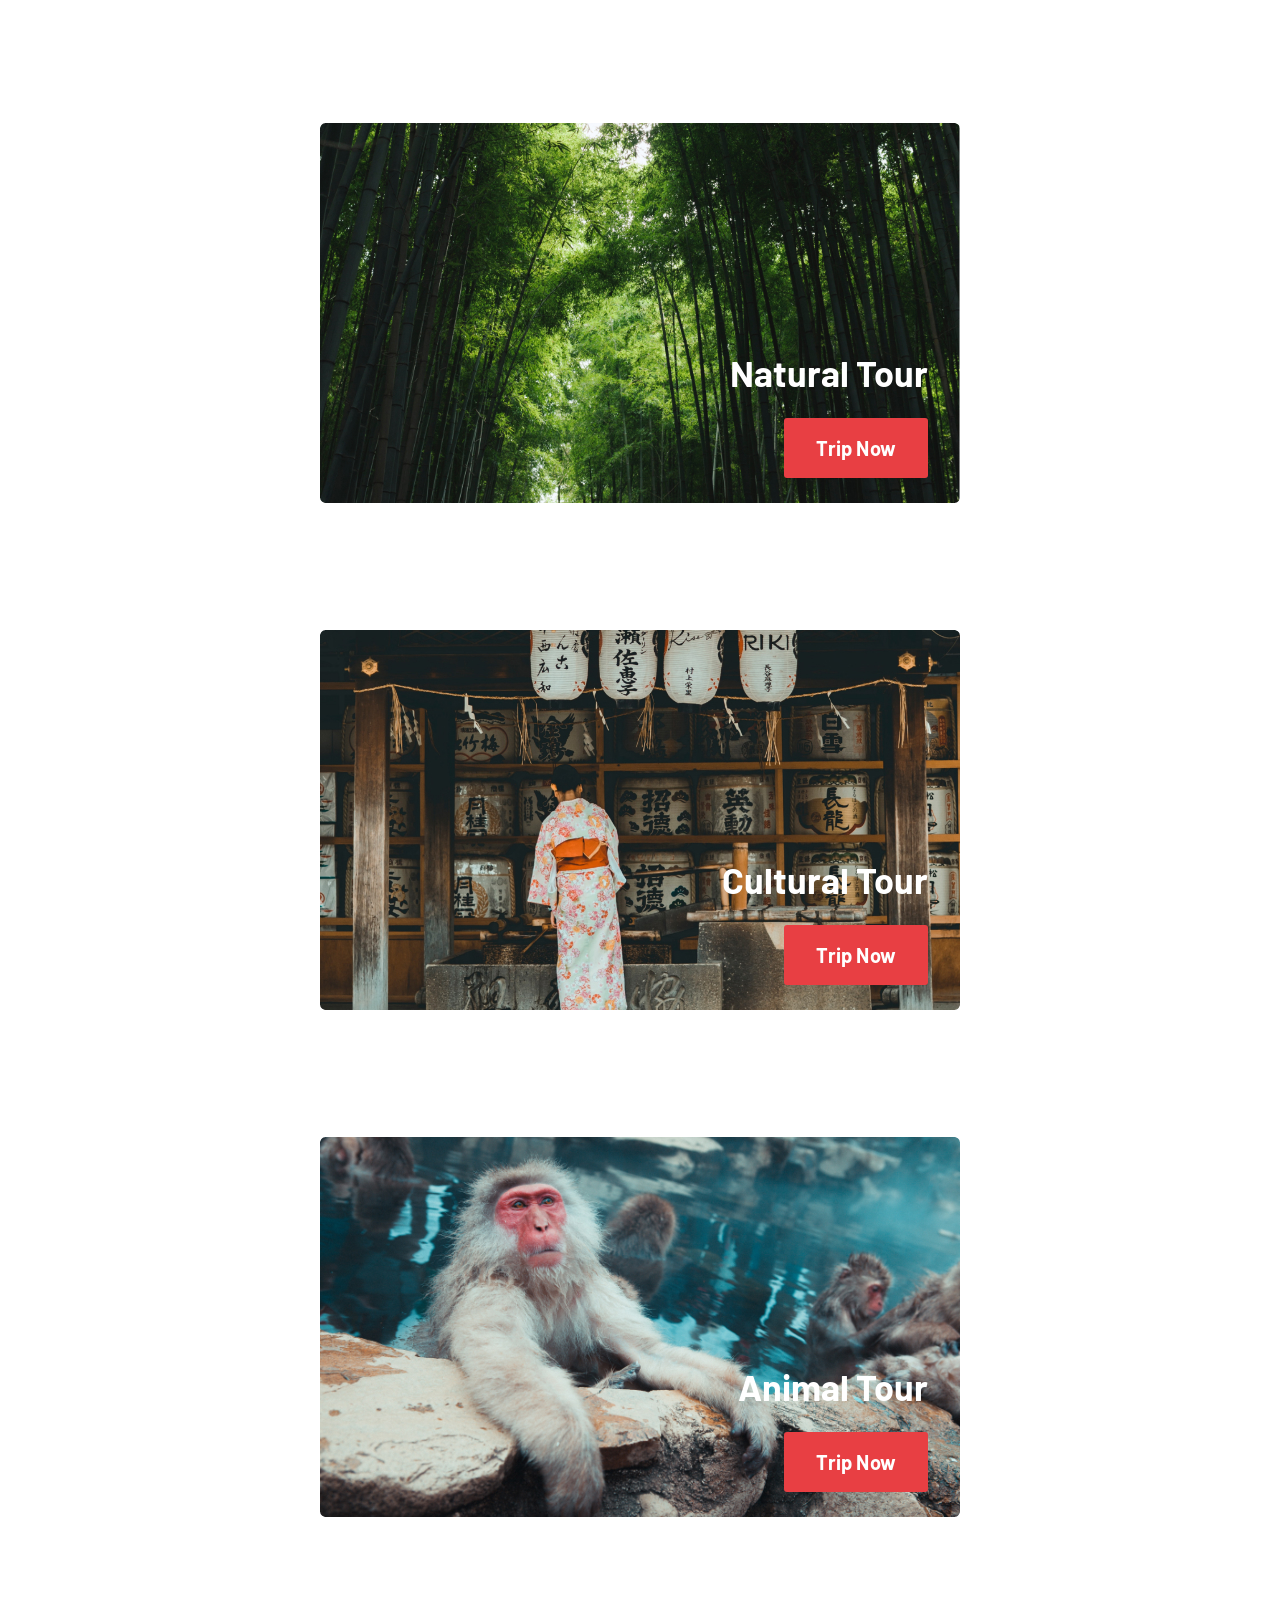
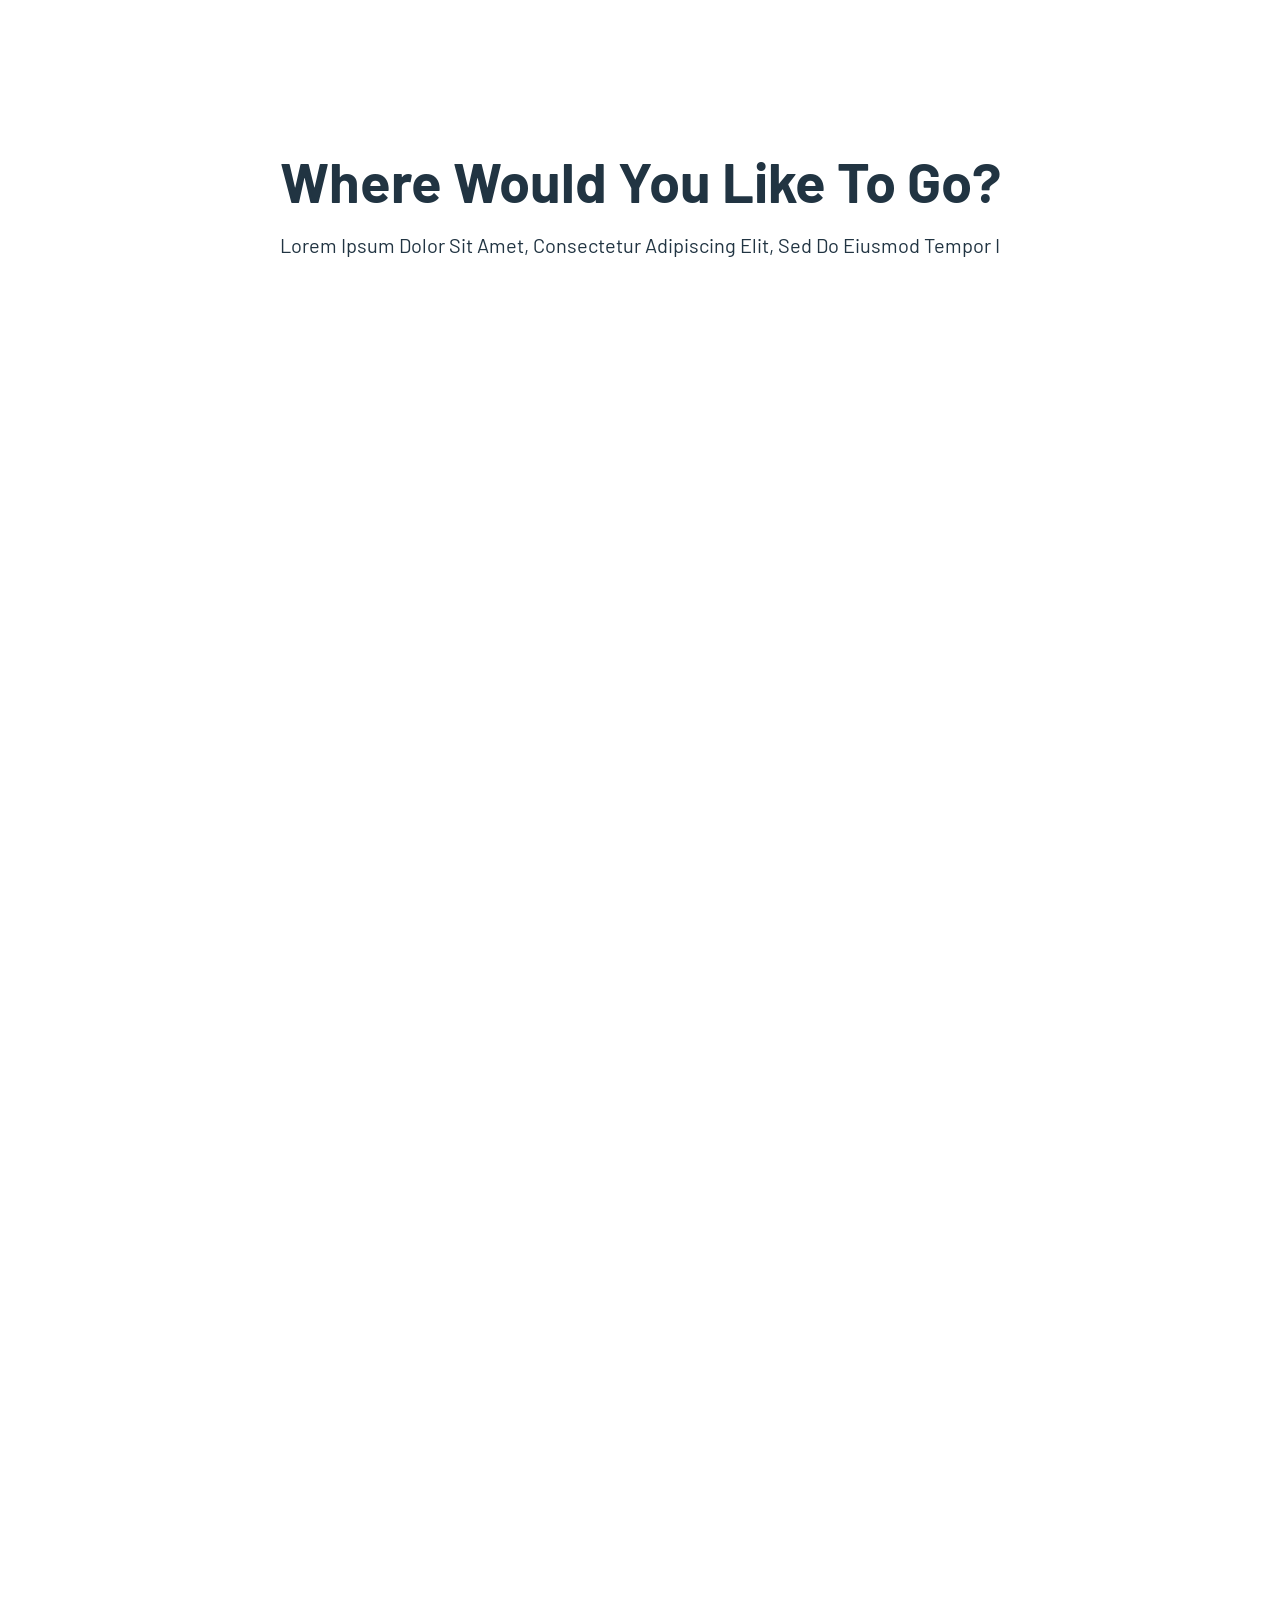
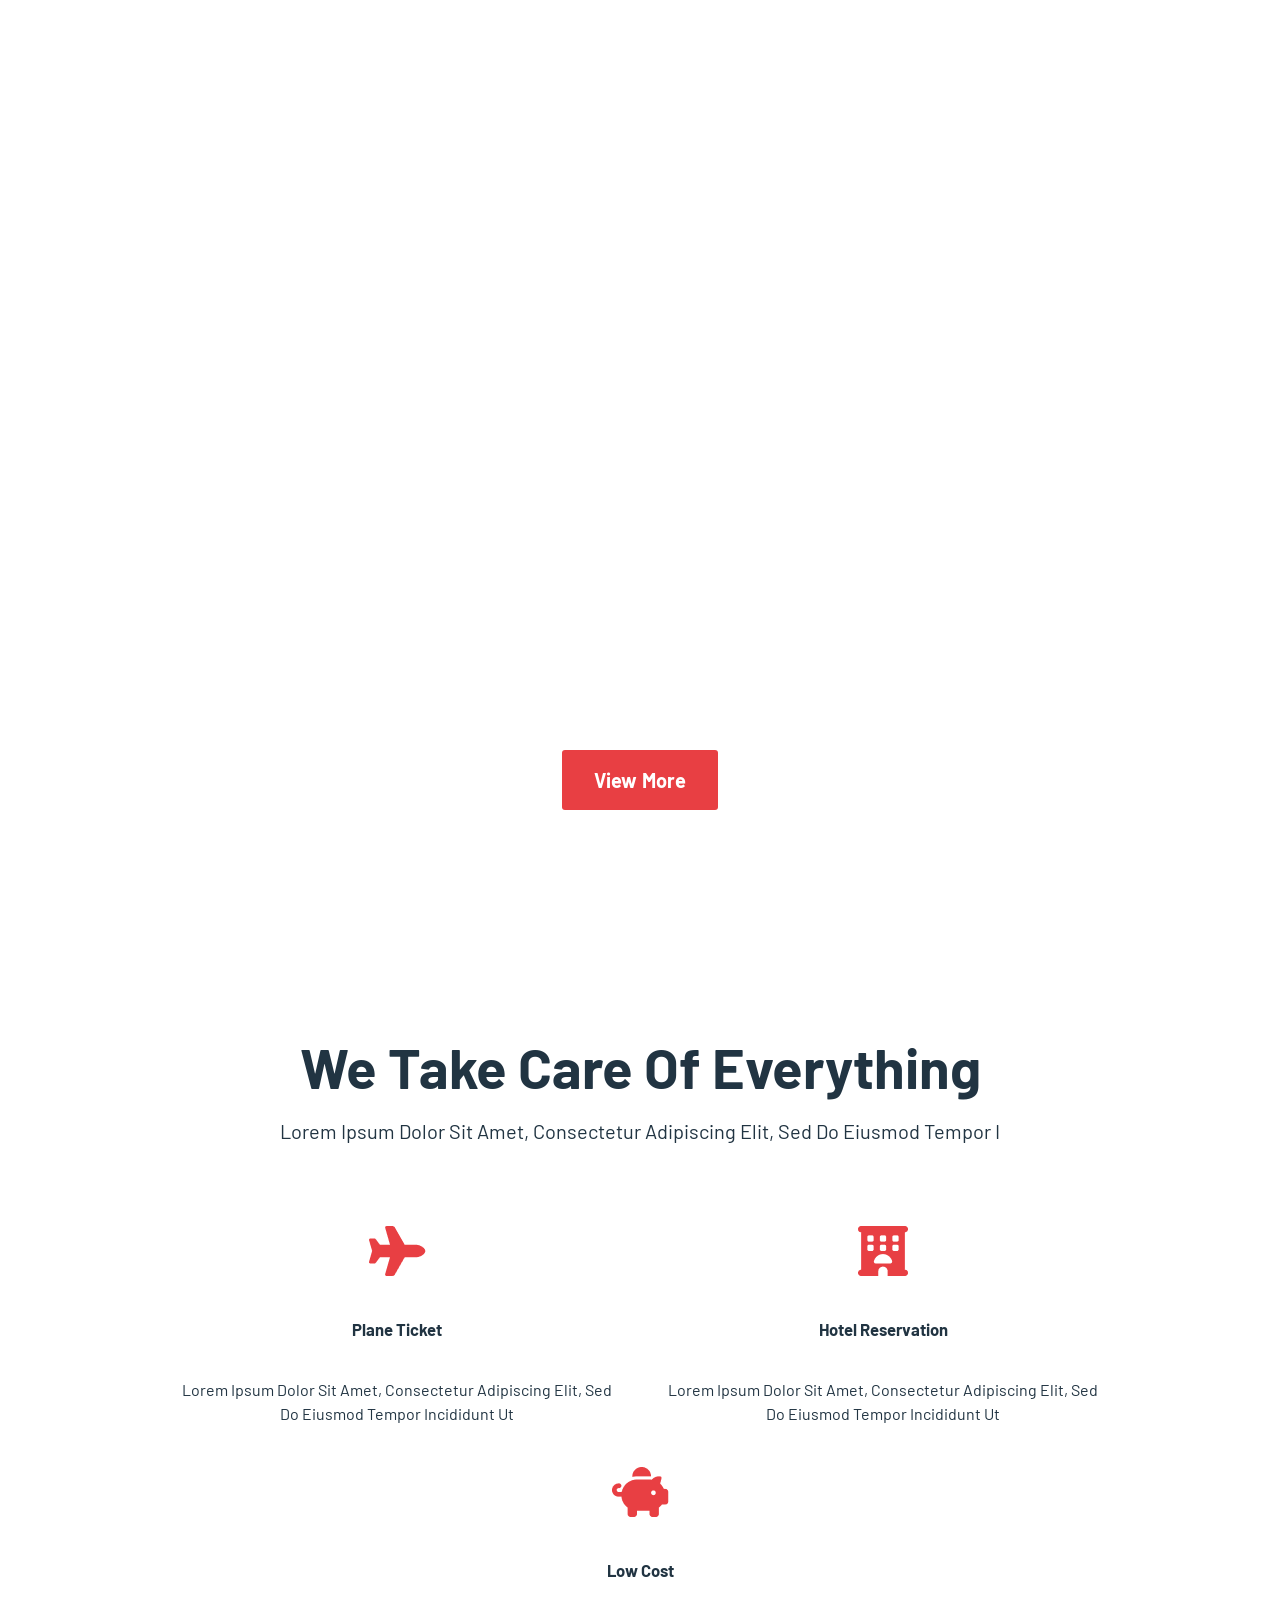
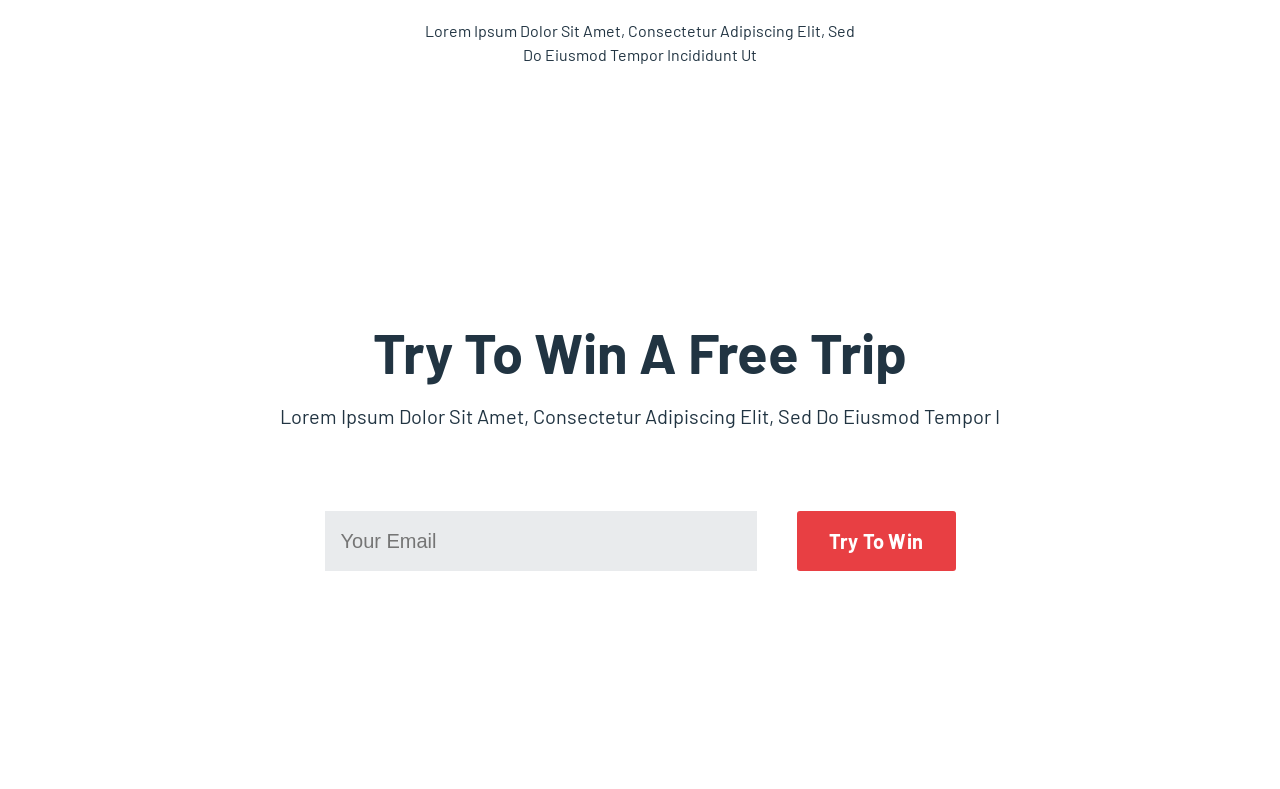
==== commit 29131c50: "japan : container - hero - trips (positions)" ====
--- a/validation/japan/index.html
+++ b/validation/japan/index.html
@@ -12,9 +12,9 @@
    <!-- HEADER / NAVBAR -->
    <header>
 
-      <nav class="d-flex weight7">
-
-         <a href="#" class="size24">Japan<span class="dot">.</span></a>
+      <nav class="container d-flex weight7">
+
+         <a href="#" class="logo size24">Japan<span class="dot">.</span></a>
 
          <div>
             
@@ -42,99 +42,118 @@
    </header>
 
    <!-- HERO / EXPLORE AND DISCOVER -->
-   <section class="hero">
-
-      <article class="d-flex">
-         <h1 class="weight7">explore and discover</h1>
+   <section class="hero d-flex">
+
+      <article>
+         <h1>explore and discover</h1>
          <p class="lower size24">Lorem Ipsum Dolor Sit Amet, Consectetur Adipiscing Elit, Sed Do Eiusmod Tempor Incididunt Ut Labore Et Dolore Magna Aliqua. </p>
          <a href="#" class="btn">start your adventure</a>
       </article>
 
    </section>
   
-   <!-- SECTION / TOURS -->
-   <section class="tours pad1">
+   <!-- SECTION / TRIPS -->
+   <section class="trips">
 
       <h2>our trips</h2>
       <p>Lorem Ipsum Dolor Sit Amet, Consectetur Adipiscing Elit, Sed Do Eiusmod Tempor I</p>
 
-      <div class="cards d-flex">
-         <article class="history card">
-            <h3>history tour</h3>
-            <a href="#" class="btn">trip now</a>
-         </article>
-         <article class="natural card">
-            <h3>natural tour</h3>
-            <a href="#" class="btn">trip now</a>
-         </article>
-         <article class="cultural card">
-            <h3>cultural tour</h3>
-            <a href="#" class="btn">trip now</a>
-         </article>
-         <article class="animal card">
-            <h3>animal tour</h3>
-            <a href="#" class="btn">trip now</a>
-         </article>
+      <div class="container d-flex">
+
+         <article class="trip">
+            <img src="assets/img/history-img.jpg" alt="history tour">
+            <div>
+               <h3>history tour</h3>
+               <a href="#" class="btn">trip now</a>
+            </div>
+         </article>
+
+         <article class="trip">
+            <img src="assets/img/natural-img.jpg" alt="natural tour">
+            <div>
+               <h3>natural tour</h3>
+               <a href="#" class="btn">trip now</a>
+            </div>
+         </article>
+
+         <article class="trip">
+            <img src="assets/img/cultural-img.jpg" alt="cultural tour">
+            <div>
+               <h3>cultural tour</h3>
+               <a href="#" class="btn">trip now</a>
+            </div>
+         </article>
+
+         <article class="trip">
+            <img src="assets/img/matthieu-img.jpg" alt="animal tour">
+            <div>
+               <h3>animal tour</h3>
+               <a href="#" class="btn">trip now</a>
+            </div>
+         </article>
+
       </div>
 
    </section>
 
    <!-- SECTION / WHERE -->
-   <section class="where pad1">
+   <section class="where">
 
       <h2>where would you like to go?</h2>
-      <p class="txt-center">Lorem Ipsum Dolor Sit Amet, Consectetur Adipiscing Elit, Sed Do Eiusmod Tempor I</p>
+      <p>Lorem Ipsum Dolor Sit Amet, Consectetur Adipiscing Elit, Sed Do Eiusmod Tempor I</p>
 
       <div class="tiles d-flex size18">
 
-         <div class="meguro d-flex tile">
+         <article class="meguro d-flex tile">
             <div class="caption d-flex">
                <h4>meguro river</h4>
                <p>tokyo</p>
             </div>
-         </div>
-         <div class="kinkaku d-flex tile">
+         </article>
+         <article class="kinkaku d-flex tile">
             <div class="caption d-flex">
                <h4>kinkaku-ji</h4>
                <p>kyoto</p>
             </div>
-         </div>
-         <div class="fushimi d-flex tile">
+         </article>
+         <article class="fushimi d-flex tile">
             <div class="caption d-flex">
                <h4>fushimi inari</h4>
                <p>kyoto</p>
             </div>
-         </div>
-         <div class="himeji d-flex tile">
+         </article>
+         <article class="himeji d-flex tile">
             <div class="caption d-flex">
                <h4>himeji castle</h4>
                <p>hiroshima</p>
             </div>
-         </div>
-         <div class="byodoin d-flex tile">
+         </article>
+         <article class="byodoin d-flex tile">
             <div class="caption d-flex">
                <h4>byodoin</h4>
                <p>uji</p>
             </div>
-         </div>
-         <div class="arashiyama d-flex tile">
-            <div class="caption d-flex">
+         </article>
+         <article class="arashiyama d-flex tile">
+            <article
+ class="caption d-flex">
                <h4>arashiyama bamboo forest</h4>
                <p>kyoto</p>
-            </div>
-         </div>
-         <div class="nachi d-flex tile">
+            </article
+>
+         </article>
+         <article class="nachi d-flex tile">
             <div class="caption d-flex">
                <h4>nachi-san</h4>
                <p>wakayama</p>
             </div>
-         </div>
-         <div class="torii d-flex tile">
+         </article>
+         <article class="torii d-flex tile">
             <div class="caption d-flex">
                <h4>torii gate</h4>
                <p>hakone</p>
             </div>
-         </div>
+         </article>
 
       </div>
 
@@ -146,11 +165,11 @@
    </section>
 
    <!-- SECTION / WE TAKE CARE -->
-   <section class="care pad1">
+   <section class="care">
 
       <div>
          <h2>we take care of everything</h2>
-         <p class="txt-center">Lorem Ipsum Dolor Sit Amet, Consectetur Adipiscing Elit, Sed Do Eiusmod Tempor I</p>
+         <p>Lorem Ipsum Dolor Sit Amet, Consectetur Adipiscing Elit, Sed Do Eiusmod Tempor I</p>
       </div>
 
       <div class="articles d-flex">
@@ -174,10 +193,10 @@
    </section>
 
    <!-- SECTION / WIN -->
-   <section class="win pad1">
+   <section class="win">
 
       <h2>try to win a free trip</h2>
-      <p class="txt-center">Lorem Ipsum Dolor Sit Amet, Consectetur Adipiscing Elit, Sed Do Eiusmod Tempor I</p>
+      <p>Lorem Ipsum Dolor Sit Amet, Consectetur Adipiscing Elit, Sed Do Eiusmod Tempor I</p>
 
       <form action="email.php" method="POST" class="d-flex">
          <input type="email" name="email" id="email" placeholder="your email">
--- a/validation/japan/assets/css/style.css
+++ b/validation/japan/assets/css/style.css
@@ -0,0 +1,518 @@
+@import url('https://fonts.googleapis.com/css2?family=Barlow:ital,wght@0,100;0,200;0,300;0,400;0,500;0,600;0,700;0,800;0,900;1,100;1,200;1,300;1,400;1,500;1,600;1,700;1,800;1,900&display=swap');
+
+:root
+{
+   --primary-dark: #213442;
+   --primary-red: #E83F43;
+   --dark-logo: #000829;
+   --hover-red: #C53135;
+   --darkshadow: rgba(0, 0, 0, .6);
+   --white: #FFF;
+   --transparent: rgba(255, 255, 255, .7);
+   --lightgrey: #E9EBED;
+   --shadow: 0 2px 20px rgba(0, 0, 0, .04);
+   --darkgrey: #4D5D68;
+}
+
+*
+{
+   box-sizing: border-box;
+   margin: 0;
+   padding: 0;
+   text-transform: capitalize;
+}
+
+html
+{
+   color: var(--primary-dark);
+   font-family: 'Barlow', sans-serif;
+   font-size: 62.5%;
+   font-weight: 400;
+   /* letter-spacing: .1px; */
+   line-height: 1.5;
+}
+
+body
+{
+   font-size: 2rem;
+}
+
+a
+{
+   color: inherit;
+   cursor: pointer;
+   text-decoration: none;
+}
+
+h1, h2, h3, h4, h5, h6
+{
+   font-weight: 700;
+   line-height: 5.8rem;
+}
+
+h2
+{
+   font-size: 5.6rem;
+   margin-bottom: 2rem;
+}
+
+h2 + p
+{
+   margin-bottom: 8rem;
+}
+
+section
+{
+   padding: 10vw 2rem;
+   text-align: center;
+}
+
+ul
+{
+   list-style: none;
+}
+
+
+
+/* ------ UTILITAIRES ------ */
+
+.btn
+{
+   background-color: var(--primary-red);
+   border-radius: 3px;
+   color: var(--white);
+   /* Les propriétés 'display: inline-block' et 'line-height' combinées permettent de définir la hauteur du conteneur de l'élément tout en augmentant sa surface cliquable et sans se soucier de la hauteur du padding => Très utile ppour les boutons ou items de menu. */
+   display: inline-block;
+   font-weight: 700;
+   letter-spacing: .2px;
+   line-height: 6rem;
+   padding: 0 3.2rem;
+   transition: all .7s ease-out;
+}
+
+.btn:hover
+{
+   background-color: var(--hover-red);
+}
+
+.container
+{
+   margin: 0 auto;
+   max-width: 140rem;
+}
+
+.d-flex
+{
+   display: flex;
+}
+
+.lower
+{
+   text-transform: lowercase;
+}
+
+.size16
+{
+   font-size: 1.6rem;
+}
+
+.size24
+{
+   font-size: 2.4rem;
+}
+
+
+
+/* ------ HEADER ------ */
+
+header
+{
+   background-color: var(--white);
+   box-shadow: var(--shadow);
+   padding: 0 4rem;
+   position: fixed;
+   top: 0;
+   width: 100%;
+   z-index: 10;
+}
+
+nav
+{
+   height: 7rem;
+   justify-content: space-between;
+   align-items: center;
+}
+
+.logo
+{
+   font-weight: 700;
+}
+
+.dot, .active, header nav div ul li a:hover
+{
+   color: var(--primary-red);
+}
+
+.menu
+{
+   gap: 3.2rem;
+}
+
+.menu li a
+{
+   font-size: 1.8rem;
+   font-weight: 700;
+}
+
+/* ------ MENU BURGER ------ */
+.menu-burger, .menu-icon
+{
+   display: none;
+   justify-self: end;
+   order: 3;
+}
+
+.menu-icon i
+{
+   background-color: var(--black1);
+   display: block;
+   width: 2rem;
+   height: 1px;
+   transition: all .3s ease;
+}
+
+.menu-icon i + i
+{
+   margin-top: 6px;
+}
+
+/* ~ : cible un élément enfant ayant le même parent (direct ou non-direct) */
+.menu-burger:checked ~ .menu
+{
+   height: calc(100vh -7rem);
+   opacity: 1;
+}
+
+.menu-burger:checked + .menu-icon i:nth-child(1)
+{
+   transform: translateY(7px) rotate(45deg);
+}
+
+.menu-burger:checked + .menu-icon i:nth-child(2)
+{
+   opacity: 0;
+}
+
+.menu-burger:checked + .menu-icon i:nth-child(3)
+{
+   transform: translateY(-7px) rotate(-45deg);
+}
+
+
+
+/* ------ HERO / EXPLORE ------ */
+
+.hero
+{
+   background: url(../img/hero-bkg\ 1.jpg) no-repeat center center/cover;
+   justify-content: center;
+   align-items: center;
+   min-height: 100vh;
+}
+
+.hero article
+{
+   background-color: var(--transparent);
+   border-radius: 6px;
+   /* L'élément 'article' prend toujours 50% de la largeur de son conteneur => Utile en responsive. */
+   flex: 0 1 50%;
+   min-height: 33.2rem;
+   padding: 3.2rem;
+   max-width: 76rem;
+   text-align: left;
+}
+
+h1
+{
+   font-size: 6.4rem;
+   line-height: 7.6rem;
+   margin-bottom: 2rem;
+}
+
+.hero article p
+{
+   margin-bottom: 4rem;
+}
+
+
+
+/* ------ TRIPS ------ */
+
+.trips div
+{
+   flex-wrap: wrap;
+   gap: 12rem;
+   justify-content: center;
+}
+
+.trip
+{
+   border-radius: 6px;
+   position: relative;
+   text-align: right;
+}
+
+.trip div
+{
+   /* Toujours mettre une 'position: relative' au parent d'un élément positionné en 'absolute' (ici; à la classe trip) . */
+   position: absolute;
+   right: 3.2rem;
+   bottom: 3.2rem;
+}
+
+h3
+{
+   color: var(--white);
+   font-size: 3.6rem;
+   /* letter-spacing: .3px; */
+   margin-bottom: 1.6rem;
+}
+
+
+
+/* ------ WHERE ------ */
+
+.where
+{
+   min-height: 149.8rem;
+   padding: 10rem 0;
+}
+
+.tiles
+{
+   flex-wrap: wrap;
+}
+
+.tile
+{
+   color: var(--white);
+   height: 48rem;
+   width: 47.5rem;
+}
+
+.caption
+{
+   align-items: center;
+   align-self: self-end;
+   background-color: var(--black3);
+   color: var(--white);
+   flex-direction: column;
+   height: 7.6rem;
+   justify-content: center;
+   letter-spacing: 1.8px;
+   line-height: 2.2rem;
+   max-width: 47.5rem;
+}
+
+h4
+{
+   text-transform: uppercase;
+}
+
+.view-more
+{
+   justify-content: center;
+}
+
+.where > div > a
+{
+   margin: 9rem auto 0;
+   text-align: center;
+}
+
+
+
+/* ------ "WE TAKE CARE" ------ */
+
+.care
+{
+   min-height: 56.6rem;
+
+}
+
+.articles
+{
+   flex-wrap: wrap;
+   gap: 4.1rem;
+   justify-content: center;
+}
+
+.article
+{
+   min-height: 17.2rem;
+   flex-direction: column;
+   justify-content: center;
+   align-items: center;
+   width: 44.5rem;
+}
+
+.article > img
+{
+   padding-bottom: 2.4rem;
+}
+
+h5
+{
+   margin-bottom: 2rem;
+}
+
+.article > p
+{
+   line-height: 2.4rem;
+}
+
+
+
+/* ------ "WIN" ------ */
+
+.win
+{
+   min-height: 48.8rem;
+}
+
+form
+{
+   gap: 4rem;
+   justify-content: center;
+}
+
+input
+{
+   background-color: var(--lightgrey);
+   border: none;
+   gap: 4rem;
+   height: 6rem;
+   padding-left: 1.6rem;
+   width: 43.2rem;
+}
+
+input[placeholder]
+{
+   color: var(--darkgrey);
+   font-size: 2rem;
+   text-transform: capitalize;
+}
+
+form > a
+{
+   width: 15.9rem;
+}
+
+
+
+/* ------ FOOTER ------ */
+
+footer
+{
+   background-color: var(--black2);
+   color: var(--white);
+   height: 9rem;
+   justify-content: center;
+   line-height: 2.4rem;
+   align-items: center;
+}
+
+.jap
+{
+   text-transform: capitalize;
+}
+
+
+
+/* ------ MEDIA QUERIES ------ */
+
+/* @media (max-width: 1919px)
+{
+   .tours, .care, .win
+   {
+      padding: 10rem;
+   }
+}
+
+@media (max-width: 1200px)
+{
+   header
+   {
+      padding: 2rem 10rem;
+   }
+
+   nav
+   {
+      align-items: center;
+   }
+} */
+
+@media (max-width: 849px)
+{
+   .menu-icon
+   {
+      cursor: pointer;
+      display: inline-block;
+      z-index: 1;
+   }
+
+   .menu
+   {
+      align-items: center;
+      flex: 1 1 100%;
+      flex-direction: column;   
+      height: 0; 
+      justify-content: center;
+      left: 0;
+      /*  Pas de 'display: none;' car l'animation ne fonctionnerait pas => opacity */
+      opacity: 0;
+      position: absolute;
+      transition: all .3s ease-in-out;
+   }
+
+   .menu li
+   {
+      text-align: center;
+      width: 100%;
+   }
+
+   /* ul
+   {  
+      gap: 1.8rem;
+   }
+
+   ul li a, .btn
+   {
+      font-size: 1.6rem;
+      line-height: 2.4rem;
+   }
+
+   .tours, .care, .win
+   {
+      padding: 3rem;
+   }
+
+   h2 + p
+   {
+      margin-bottom: 3rem;
+   }*/
+} 
+
+@media (max-width: 579px)
+{
+   header
+   {
+      height: 12rem;
+      padding: 1.9rem;
+   }
+
+   .menu
+   {
+      flex-wrap: wrap;
+   }
+}
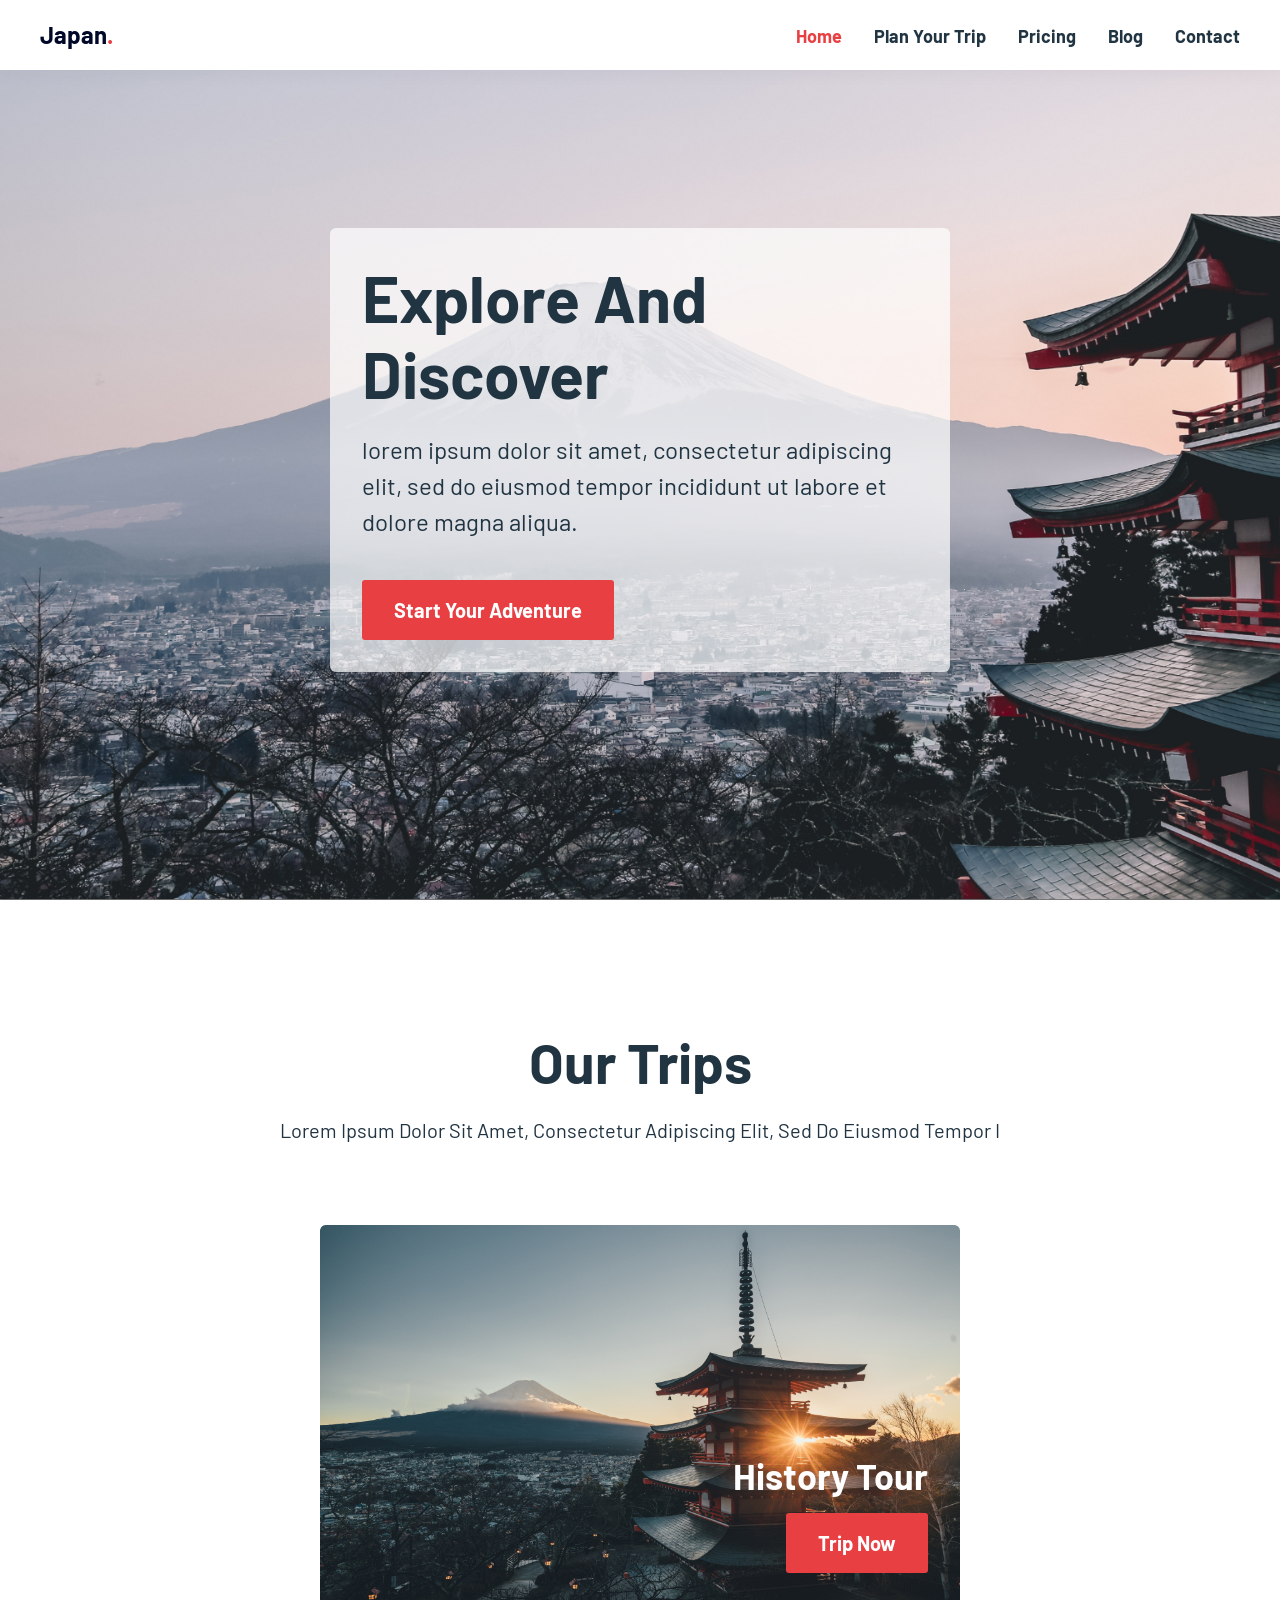
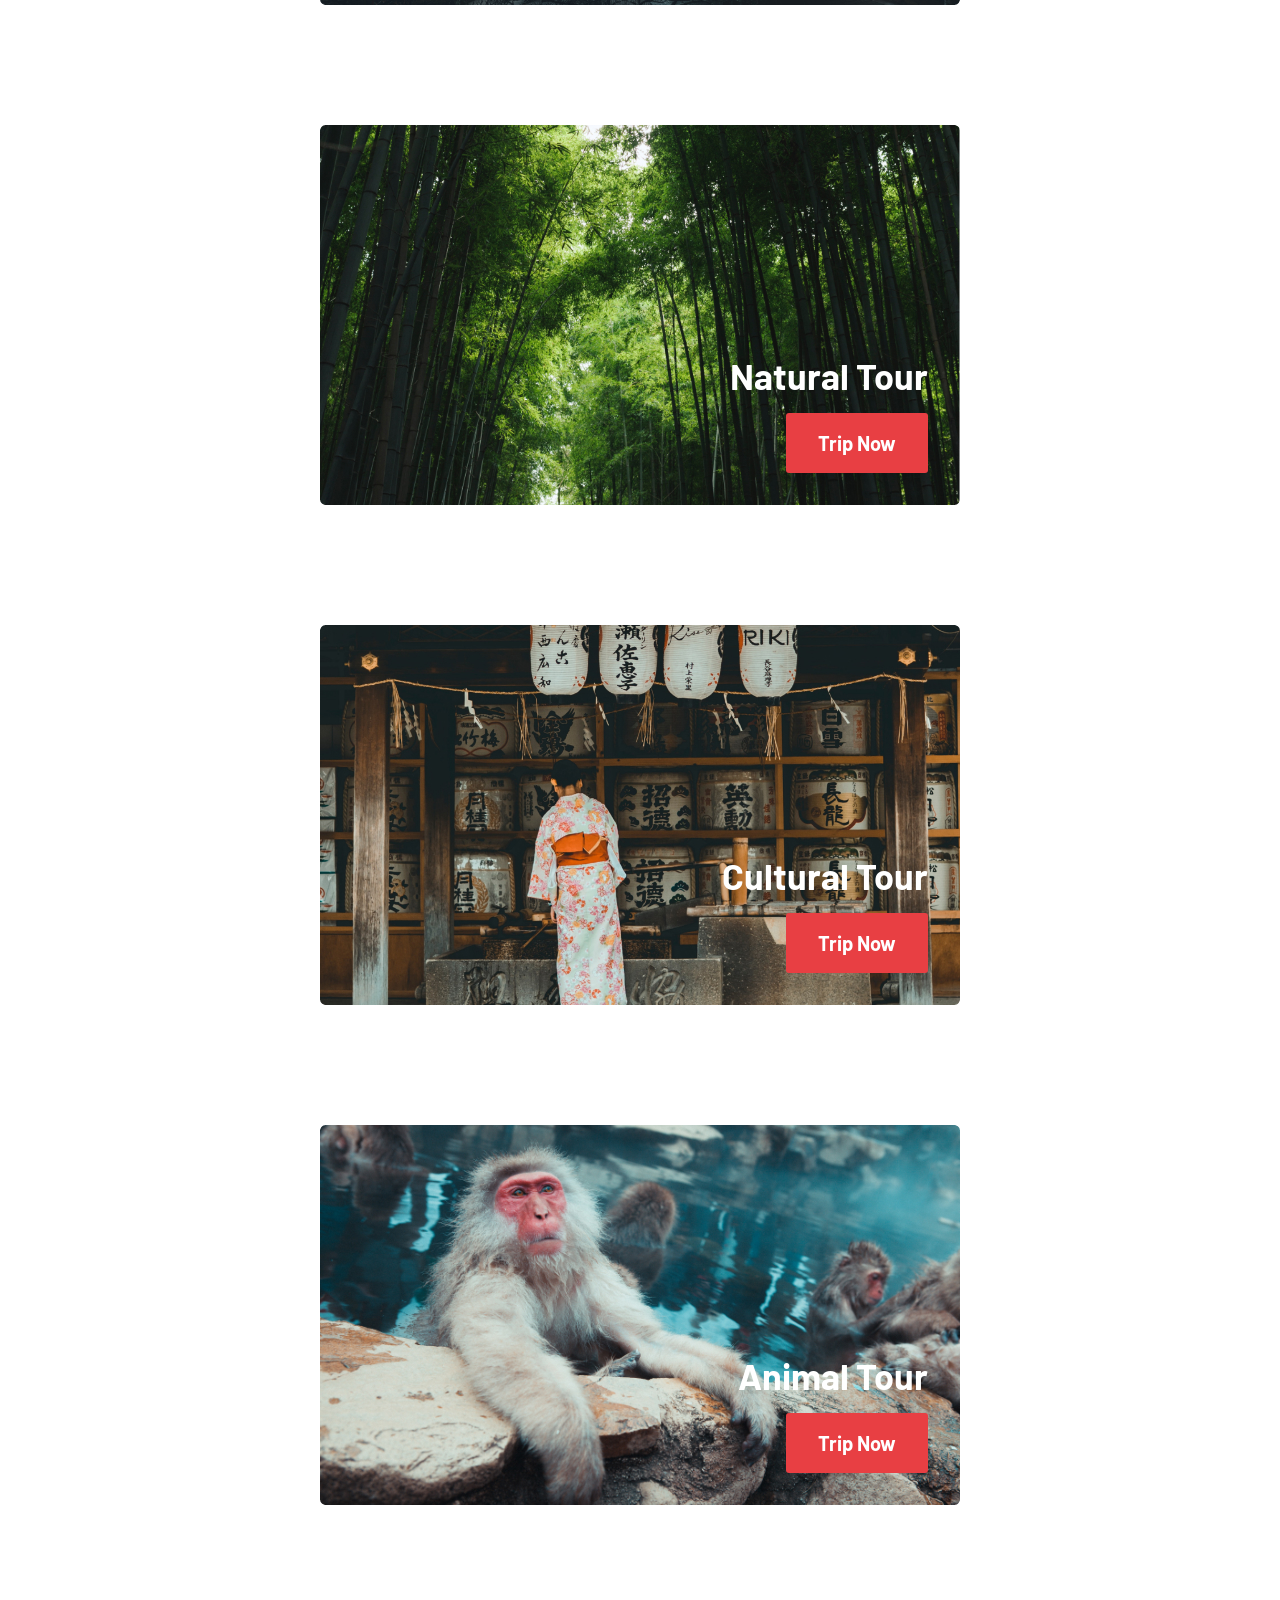
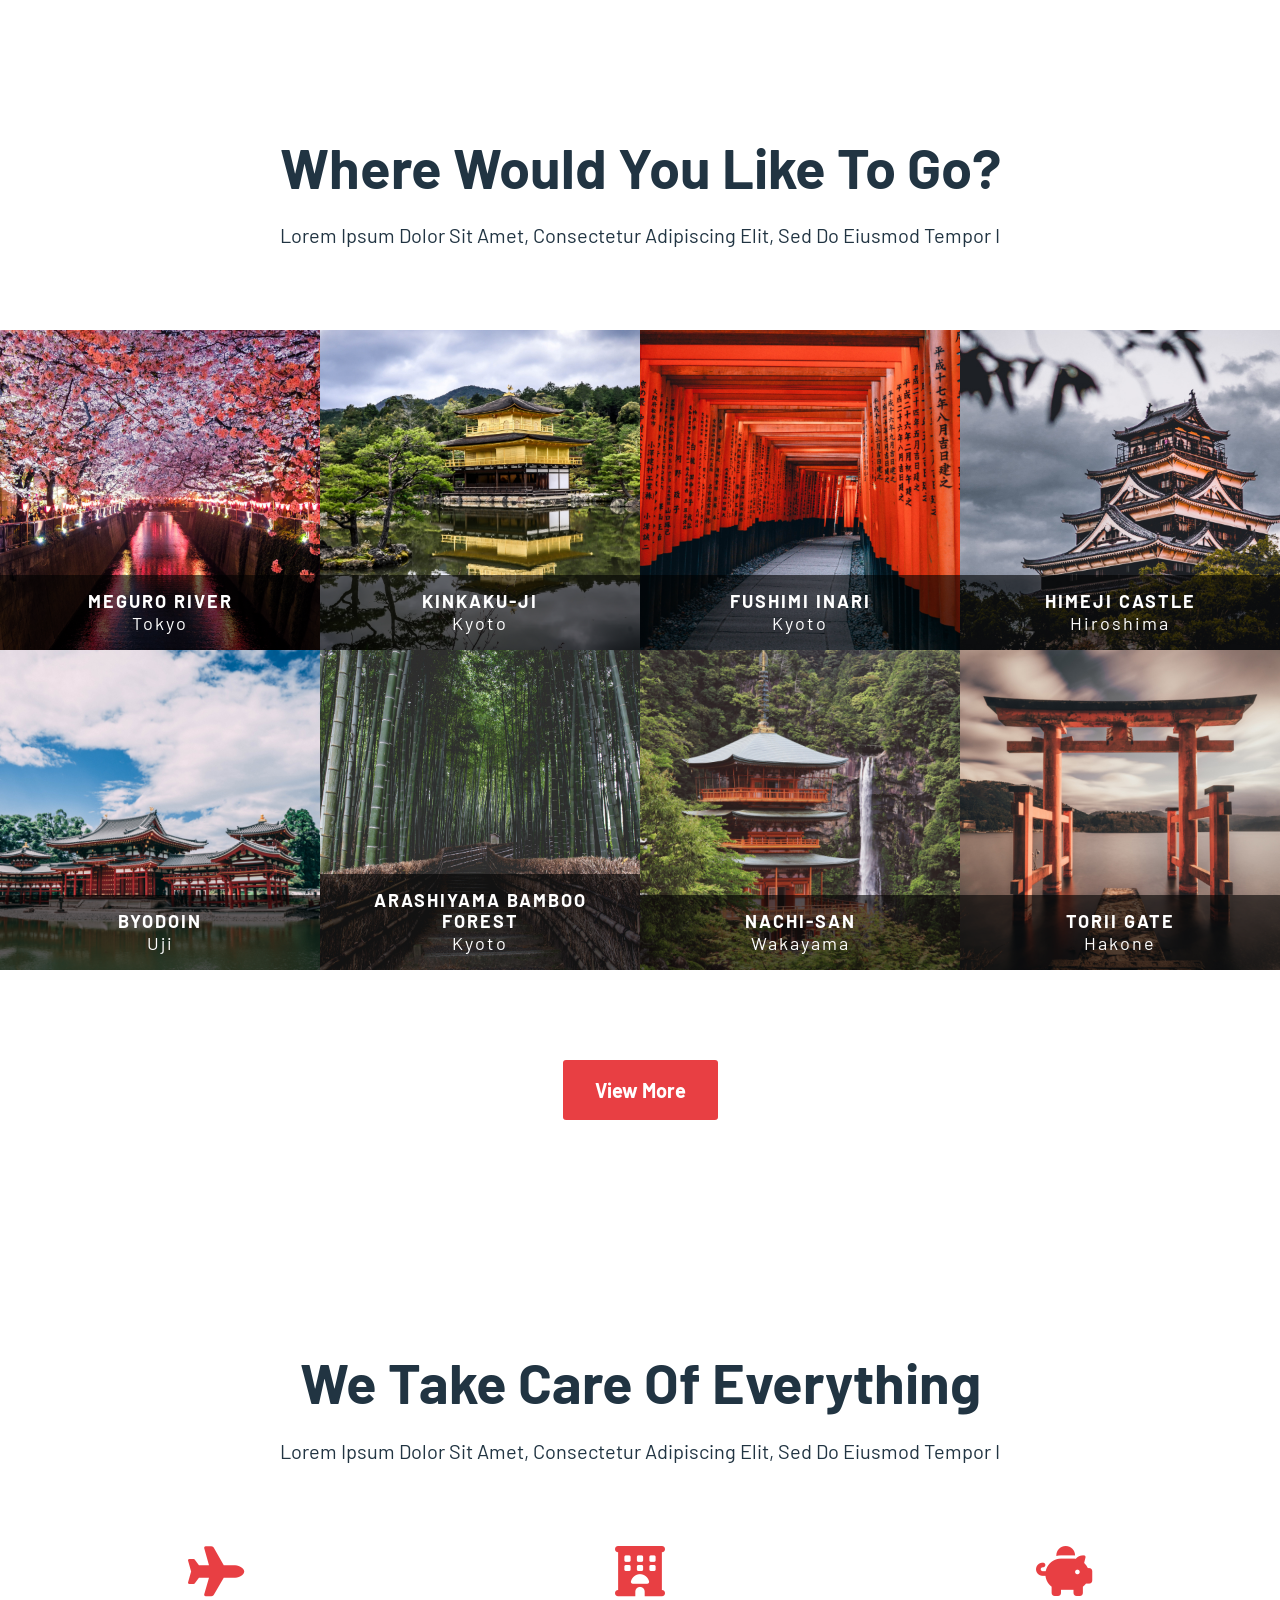
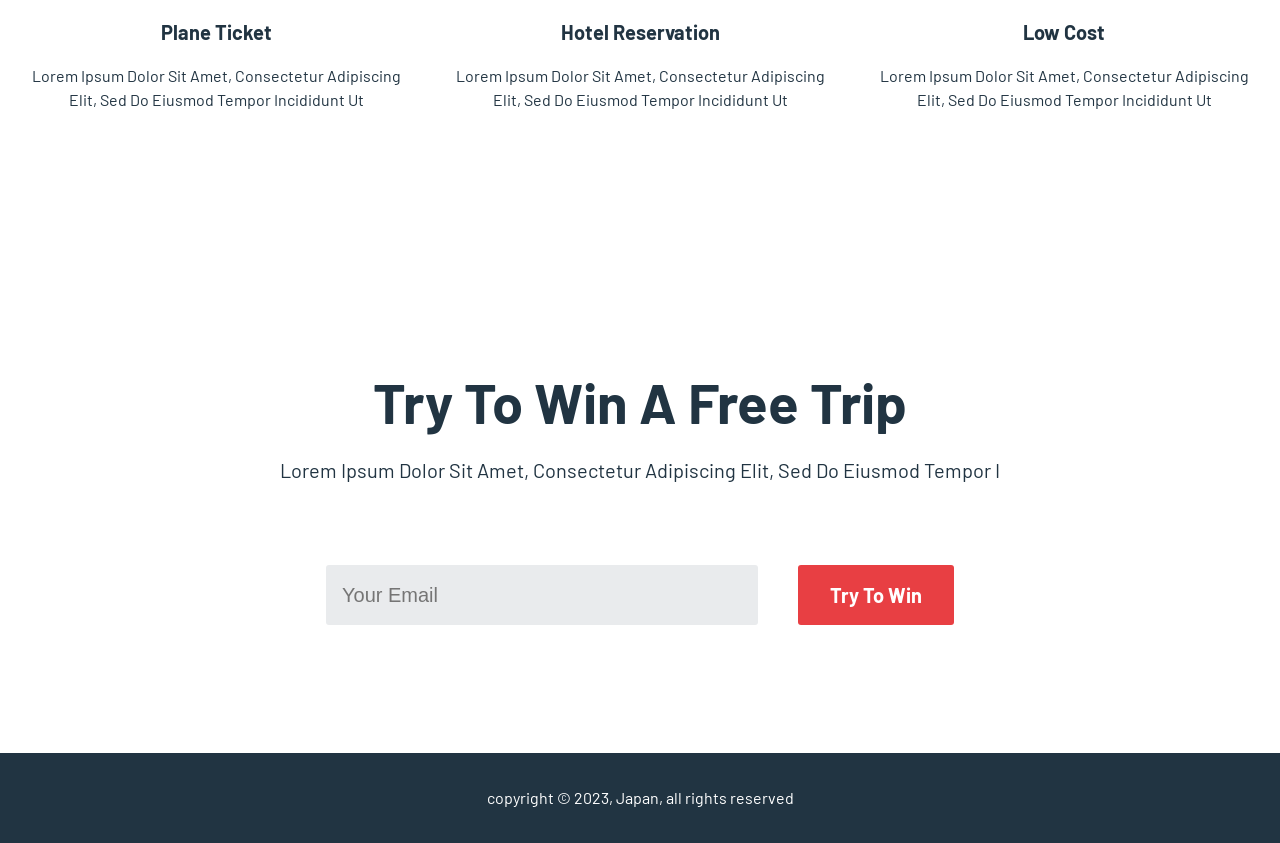
==== commit c542527e: "fin japan - continuation shop" ====
--- a/validation/japan/index.html
+++ b/validation/japan/index.html
@@ -12,9 +12,9 @@
    <!-- HEADER / NAVBAR -->
    <header>
 
-      <nav class="container d-flex weight7">
-
-         <a href="#" class="logo size24">Japan<span class="dot">.</span></a>
+      <nav class="container d-flex">
+
+         <a href="index.html" class="logo size24">Japan<span class="dot">.</span></a>
 
          <div>
             
@@ -28,11 +28,11 @@
 
             <!-- Menu classique (desktop) -->
             <ul class="d-flex menu">
-               <li><a href="index.html" class="active size18">home</a></li>
-               <li><a href="plan-trip.html" class="size18">plan your trip</a></li>
-               <li><a href="pricing.html" class="size18">pricing</a></li>
-               <li><a href="blog.php" class="size18">blog</a></li>
-               <li><a href="contact.php" class="size18">contact</a></li>
+               <li><a href="index.html" class="active">home</a></li>
+               <li><a href="plan-trip.html">plan your trip</a></li>
+               <li><a href="pricing.html">pricing</a></li>
+               <li><a href="blog.php">blog</a></li>
+               <li><a href="contact.php">contact</a></li>
             </ul>
 
          </div>
@@ -104,90 +104,121 @@
 
       <div class="tiles d-flex size18">
 
-         <article class="meguro d-flex tile">
-            <div class="caption d-flex">
-               <h4>meguro river</h4>
-               <p>tokyo</p>
-            </div>
-         </article>
-         <article class="kinkaku d-flex tile">
-            <div class="caption d-flex">
-               <h4>kinkaku-ji</h4>
-               <p>kyoto</p>
-            </div>
-         </article>
-         <article class="fushimi d-flex tile">
-            <div class="caption d-flex">
-               <h4>fushimi inari</h4>
-               <p>kyoto</p>
-            </div>
-         </article>
-         <article class="himeji d-flex tile">
-            <div class="caption d-flex">
-               <h4>himeji castle</h4>
-               <p>hiroshima</p>
-            </div>
-         </article>
-         <article class="byodoin d-flex tile">
-            <div class="caption d-flex">
-               <h4>byodoin</h4>
-               <p>uji</p>
-            </div>
-         </article>
-         <article class="arashiyama d-flex tile">
-            <article
- class="caption d-flex">
-               <h4>arashiyama bamboo forest</h4>
-               <p>kyoto</p>
-            </article
->
-         </article>
-         <article class="nachi d-flex tile">
-            <div class="caption d-flex">
-               <h4>nachi-san</h4>
-               <p>wakayama</p>
-            </div>
-         </article>
-         <article class="torii d-flex tile">
-            <div class="caption d-flex">
-               <h4>torii gate</h4>
-               <p>hakone</p>
-            </div>
-         </article>
+         <a href="japan.com/blog/meguro.html" class="tile">
+            <article class="meguro">
+               <img src="assets/img/meguro-river.jpg" alt="meguro river">
+               <div class="caption">
+                  <h3>meguro river</h3>
+                  <h4>tokyo</h4>
+               </div>
+            </article>
+         </a>
+
+         <a href="japan.com/blog/kinkaku.html" class="tile">
+            <article class="kinkaku">
+               <img src="assets/img/Kinkaku-ji.jpg" alt="kinkaku ji">
+               <div class="caption">
+                  <h3>kinkaku-ji</h3>
+                  <h4>kyoto</h4>
+               </div>
+            </article>
+         </a>
+
+         <a href="japan.com/blog/fushimi.html" class="tile">
+            <article class="fushimi">
+               <img src="assets/img/Fushimi-Inari.jpg" alt="fushimi inari">
+               <div class="caption">
+                  <h3>fushimi inari</h3>
+                  <h4>kyoto</h4>
+               </div>
+            </article>
+         </a>
+
+         <a href="japan.com/blog/himeji.html" class="tile">
+            <article class="himeji">
+               <img src="assets/img/Himeji-Castle.jpg" alt="himeji castle">
+               <div class="caption">
+                  <h3>himeji castle</h3>
+                  <h4>hiroshima</h4>
+               </div>
+            </article>
+         </a>
+
+         <a href="japan.com/blog/byodoin.html" class="tile">
+            <article class="byodoin">
+               <img src="assets/img/Byodoin.jpg" alt="byodoin">
+               <div class="caption">
+                  <h3>byodoin</h3>
+                  <h4>uji</h4>
+               </div>
+            </article>
+         </a>
+
+         <a href="japan.com/blog/arashiyama.html" class="tile">
+            <article class="arashiyama">
+               <img src="assets/img/Arashiyama-Bamboo-Forest.jpg" alt="arashiyama bamboo forest">
+               <div class="caption">
+                  <h3>arashiyama bamboo forest</h3>
+                  <h4>kyoto</h4>
+               </div>
+            </article>
+         </a>
+
+         <a href="japan.com/blog/nachi.html" class="tile">
+            <article class="nachi">
+               <img src="assets/img/Nachi-san.jpg" alt="nachi san">               
+               <div class="caption">
+                  <h3>nachi-san</h3>
+                  <h4>wakayama</h4>
+               </div>
+            </article>
+         </a>
+
+         <a href="japan.com/blog/torii.html" class="tile">
+            <article class="torii">
+               <img src="assets/img/torii-gate.jpg" alt="torii gate">
+               <div class="caption">
+                  <h3>torii gate</h3>
+                  <h4>hakone</h4>
+               </div>
+            </article>
+         </a>
 
       </div>
 
-      <div class="view-more d-flex">
-         <a href="#" class="btn">view more</a>
-      </div>
+      <a href="#" class="btn">view more</a>
      
-
-   </section>
-
-   <!-- SECTION / WE TAKE CARE -->
+   </section>
+
+   <!-- SERVICES -->
    <section class="care">
 
-      <div>
-         <h2>we take care of everything</h2>
-         <p>Lorem Ipsum Dolor Sit Amet, Consectetur Adipiscing Elit, Sed Do Eiusmod Tempor I</p>
-      </div>
-
-      <div class="articles d-flex">
-         <article class="article d-flex">
-            <img src="assets/img/avion.png" alt="logo avion">
-            <h5>plane ticket</h5>
-            <p class="size16 txt-center">Lorem Ipsum Dolor Sit Amet, Consectetur Adipiscing Elit, Sed Do Eiusmod Tempor Incididunt Ut </p>
-         </article>
-         <article class="article d-flex">
-            <img src="assets/img/hotel.png" alt="logo hotel">
-            <h5>hotel reservation</h5>
-            <p class="size16 txt-center">Lorem Ipsum Dolor Sit Amet, Consectetur Adipiscing Elit, Sed Do Eiusmod Tempor Incididunt Ut </p>
-         </article>
-         <article class="article d-flex">
-            <img src="assets/img/tirelire.png" alt="logo tirelire">
-            <h5 class="weight7">low cost</h5>
-            <p class="size16 txt-center">Lorem Ipsum Dolor Sit Amet, Consectetur Adipiscing Elit, Sed Do Eiusmod Tempor Incididunt Ut </p>
-         </article>
+      <h2>we take care of everything</h2>
+      <p>Lorem Ipsum Dolor Sit Amet, Consectetur Adipiscing Elit, Sed Do Eiusmod Tempor I</p>
+
+      <div class="articles container d-flex">
+
+         <article class="article">
+            <!-- <img src="assets/img/avion.png" alt="logo avion"> -->
+            <i class="fas fa-plane"></i>
+            <h3>plane ticket</h3>
+            <p class="size16">Lorem Ipsum Dolor Sit Amet, Consectetur Adipiscing Elit, Sed Do Eiusmod Tempor Incididunt Ut </p>
+         </article>
+
+         <article class="article">
+            <!-- <img src="assets/img/hotel.png" alt="logo hotel"> -->
+            <i class="fas fa-hotel"></i>
+            <h3>hotel reservation</h3>
+            <p class="size16">Lorem Ipsum Dolor Sit Amet, Consectetur Adipiscing Elit, Sed Do Eiusmod Tempor Incididunt Ut </p>
+         </article>
+
+         <article class="article">
+            <!-- <img src="assets/img/tirelire.png" alt="logo tirelire"> -->
+            <i class="fas fa-piggy-bank"></i>
+            <h3 class="weight7">low cost</h3>
+            <p class="size16">Lorem Ipsum Dolor Sit Amet, Consectetur Adipiscing Elit, Sed Do Eiusmod Tempor Incididunt Ut </p>
+         </article>
+
       </div>
 
    </section>
@@ -198,18 +229,20 @@
       <h2>try to win a free trip</h2>
       <p>Lorem Ipsum Dolor Sit Amet, Consectetur Adipiscing Elit, Sed Do Eiusmod Tempor I</p>
 
-      <form action="email.php" method="POST" class="d-flex">
+      <form action="win.php" method="post" class="d-flex">
          <input type="email" name="email" id="email" placeholder="your email">
          <a href="#" class="btn try">try to win</a>
+         <!-- <input type="submit" value="trytowin" class="btn"> -->
       </form>
 
    </section>
 
    <!-- FOOTER -->
    <footer class="d-flex">
-      <p class="lower size16">copyright &copy; 2023, <span class="jap size16">Japan</span>, all rights reserved</p>
+
+      <p class="lower size16">copyright &copy; 2023, <span class="jap size16">japan</span>, all rights reserved</p>
+
    </footer>
   
-
 </body>
 </html>
--- a/validation/japan/assets/css/style.css
+++ b/validation/japan/assets/css/style.css
@@ -1,4 +1,5 @@
 @import url('https://fonts.googleapis.com/css2?family=Barlow:ital,wght@0,100;0,200;0,300;0,400;0,500;0,600;0,700;0,800;0,900;1,100;1,200;1,300;1,400;1,500;1,600;1,700;1,800;1,900&display=swap');
+@import url('https://cdnjs.cloudflare.com/ajax/libs/font-awesome/6.5.2/css/all.min.css');
 
 :root
 {
@@ -7,11 +8,11 @@
    --dark-logo: #000829;
    --hover-red: #C53135;
    --darkshadow: rgba(0, 0, 0, .6);
+   --darkgrey: #4D5D68;
+   --transparent: rgba(255, 255, 255, .7);
+   --shadow: 0 2px 20px rgba(0, 0, 0, .04);
    --white: #FFF;
-   --transparent: rgba(255, 255, 255, .7);
    --lightgrey: #E9EBED;
-   --shadow: 0 2px 20px rgba(0, 0, 0, .04);
-   --darkgrey: #4D5D68;
 }
 
 *
@@ -47,7 +48,8 @@
 h1, h2, h3, h4, h5, h6
 {
    font-weight: 700;
-   line-height: 5.8rem;
+   /* Toujours privilégier un ratio à une taille fixe (1.2 vs 58px ou 5.8rem). */
+   line-height: 1.2;
 }
 
 h2
@@ -59,6 +61,12 @@
 h2 + p
 {
    margin-bottom: 8rem;
+}
+
+img
+{
+   display: block;
+   max-width: 100%;
 }
 
 section
@@ -84,7 +92,7 @@
    /* Les propriétés 'display: inline-block' et 'line-height' combinées permettent de définir la hauteur du conteneur de l'élément tout en augmentant sa surface cliquable et sans se soucier de la hauteur du padding => Très utile ppour les boutons ou items de menu. */
    display: inline-block;
    font-weight: 700;
-   letter-spacing: .2px;
+   /* letter-spacing: .1px; */
    line-height: 6rem;
    padding: 0 3.2rem;
    transition: all .7s ease-out;
@@ -145,10 +153,11 @@
 
 .logo
 {
+   color: var(--dark-logo);
    font-weight: 700;
 }
 
-.dot, .active, header nav div ul li a:hover
+.active, .dot, i, .menu li a:hover
 {
    color: var(--primary-red);
 }
@@ -174,7 +183,7 @@
 
 .menu-icon i
 {
-   background-color: var(--black1);
+   background-color: var(--primary-dark);
    display: block;
    width: 2rem;
    height: 1px;
@@ -189,7 +198,7 @@
 /* ~ : cible un élément enfant ayant le même parent (direct ou non-direct) */
 .menu-burger:checked ~ .menu
 {
-   height: calc(100vh -7rem);
+   height: calc(100vh - 7rem);
    opacity: 1;
 }
 
@@ -270,7 +279,7 @@
    bottom: 3.2rem;
 }
 
-h3
+.trip > div > h3
 {
    color: var(--white);
    font-size: 3.6rem;
@@ -284,137 +293,117 @@
 
 .where
 {
-   min-height: 149.8rem;
    padding: 10rem 0;
 }
 
 .tiles
 {
    flex-wrap: wrap;
+   margin-bottom: 9rem;
 }
 
 .tile
 {
+   flex: 0 1 25%;
+
+}
+
+.tile article
+{
+   position: relative;
+}
+
+.caption
+{
+   background-color: var(--darkshadow);
    color: var(--white);
-   height: 48rem;
-   width: 47.5rem;
-}
-
-.caption
-{
-   align-items: center;
-   align-self: self-end;
-   background-color: var(--black3);
-   color: var(--white);
-   flex-direction: column;
-   height: 7.6rem;
-   justify-content: center;
-   letter-spacing: 1.8px;
-   line-height: 2.2rem;
-   max-width: 47.5rem;
-}
-
-h4
-{
+   padding: 1.6rem;
+   position: absolute;
+   bottom: 0;
+   width: 100%;
+}
+
+.caption h3
+{
+   font-size: 1.8rem;
+   letter-spacing: 2px;
    text-transform: uppercase;
 }
 
-.view-more
-{
-   justify-content: center;
-}
+.caption h4
+{
+   font-size: 1.8rem;
+   font-weight: 400;
+   letter-spacing: 2px;
+}
+
 
 .where > div > a
 {
-   margin: 9rem auto 0;
    text-align: center;
 }
 
 
 
-/* ------ "WE TAKE CARE" ------ */
-
-.care
-{
-   min-height: 56.6rem;
-
-}
+/* ------ SERVICES ------ */
 
 .articles
 {
-   flex-wrap: wrap;
-   gap: 4.1rem;
-   justify-content: center;
-}
-
-.article
-{
-   min-height: 17.2rem;
-   flex-direction: column;
-   justify-content: center;
-   align-items: center;
-   width: 44.5rem;
-}
-
-.article > img
-{
-   padding-bottom: 2.4rem;
-}
-
-h5
-{
+   /* flex-wrap: wrap; */
+   gap: 3.2rem;
+   justify-content: space-between;
+}
+
+.article > i
+{
+   font-size: 5rem;
+   margin-bottom: 2.4rem;
+}
+
+.article h3
+{
+   font-size: 2rem;
    margin-bottom: 2rem;
 }
 
-.article > p
-{
-   line-height: 2.4rem;
-}
-
 
 
 /* ------ "WIN" ------ */
-
-.win
-{
-   min-height: 48.8rem;
-}
 
 form
 {
    gap: 4rem;
    justify-content: center;
-}
-
-input
+   /* align-items: center;
+   margin: 0 auto;
+   max-width: 40%; */
+}
+
+/* Pour cibler exclusivement ce champ (de type 'email'). */
+input[type="email"]
 {
    background-color: var(--lightgrey);
    border: none;
-   gap: 4rem;
-   height: 6rem;
-   padding-left: 1.6rem;
-   width: 43.2rem;
-}
-
-input[placeholder]
-{
+   border-radius: 3px;
    color: var(--darkgrey);
    font-size: 2rem;
+   line-height: 6rem;
+   width: 43.2rem;
+   padding: 0 1.6rem;
+}
+
+input[placeholder], .jap
+{
    text-transform: capitalize;
 }
 
-form > a
-{
-   width: 15.9rem;
-}
-
 
 
 /* ------ FOOTER ------ */
 
 footer
 {
-   background-color: var(--black2);
+   background-color: var(--primary-dark);
    color: var(--white);
    height: 9rem;
    justify-content: center;
@@ -422,38 +411,14 @@
    align-items: center;
 }
 
-.jap
-{
-   text-transform: capitalize;
-}
-
 
 
 /* ------ MEDIA QUERIES ------ */
 
-/* @media (max-width: 1919px)
-{
-   .tours, .care, .win
-   {
-      padding: 10rem;
-   }
-}
-
-@media (max-width: 1200px)
-{
-   header
-   {
-      padding: 2rem 10rem;
-   }
-
-   nav
-   {
-      align-items: center;
-   }
-} */
-
-@media (max-width: 849px)
-{
+@media (max-width: 879px)
+{
+
+   /* HEADER */
    .menu-icon
    {
       cursor: pointer;
@@ -464,15 +429,17 @@
    .menu
    {
       align-items: center;
+      background-color: var(--white);
       flex: 1 1 100%;
       flex-direction: column;   
       height: 0; 
       justify-content: center;
       left: 0;
-      /*  Pas de 'display: none;' car l'animation ne fonctionnerait pas => opacity */
+      /*  Pas de 'display: none;' car l'animation ne fonctionnerait pas => Utiliser 'opacity'. */
       opacity: 0;
       position: absolute;
       transition: all .3s ease-in-out;
+      width: 100vw;
    }
 
    .menu li
@@ -481,38 +448,62 @@
       width: 100%;
    }
 
-   /* ul
-   {  
-      gap: 1.8rem;
-   }
-
-   ul li a, .btn
-   {
-      font-size: 1.6rem;
-      line-height: 2.4rem;
-   }
-
-   .tours, .care, .win
-   {
-      padding: 3rem;
+} 
+
+
+
+@media (max-width: 579px)
+{
+   h2
+   {
+      font-size: 3.6rem;
    }
 
    h2 + p
    {
-      margin-bottom: 3rem;
-   }*/
-} 
-
-@media (max-width: 579px)
-{
-   header
-   {
-      height: 12rem;
-      padding: 1.9rem;
-   }
-
-   .menu
-   {
-      flex-wrap: wrap;
-   }
+      font-size: 1.8rem;
+   }
+
+   .btn
+   {
+      line-height: 4.8rem;
+   }
+
+   /* HERO */
+   .hero article
+   {
+      flex: 0 1 auto;
+      font-size: 1.9rem;
+      max-width: inherit;
+   }
+
+   h1
+   {
+      font-size: 3.9rem;
+   }
+
+   /* TRIPS */
+   .trips .container
+   {
+      gap: 6rem;
+   }
+
+   .trip div h3
+   {
+      font-size: 3.2;
+      text-shadow: 0 4px 8px rgba(0, 0, 0, .6);
+   }
+
+   /* WIN */
+   form
+   {
+      flex-direction: column;
+      max-width: 100%;
+   }
+
+   form input[type="email"]
+   {
+      width: 100%;
+   }
+
 }
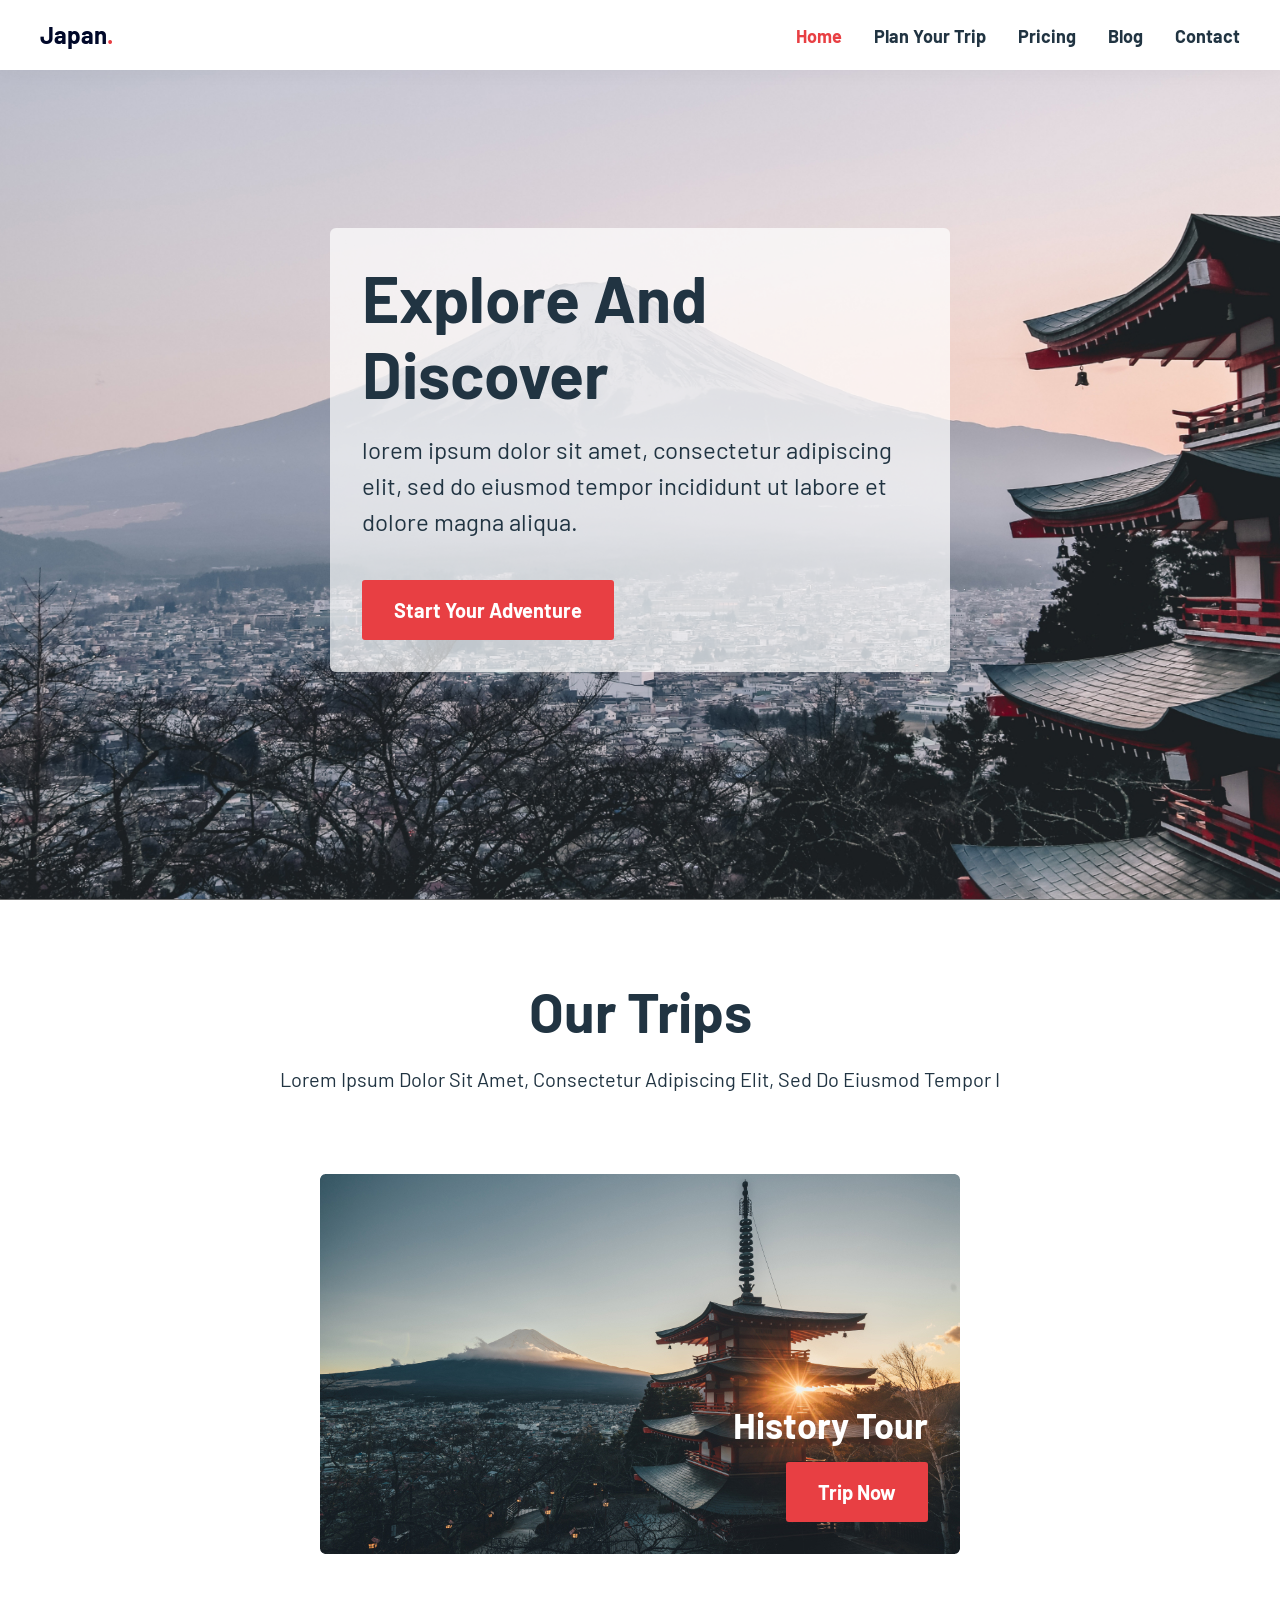
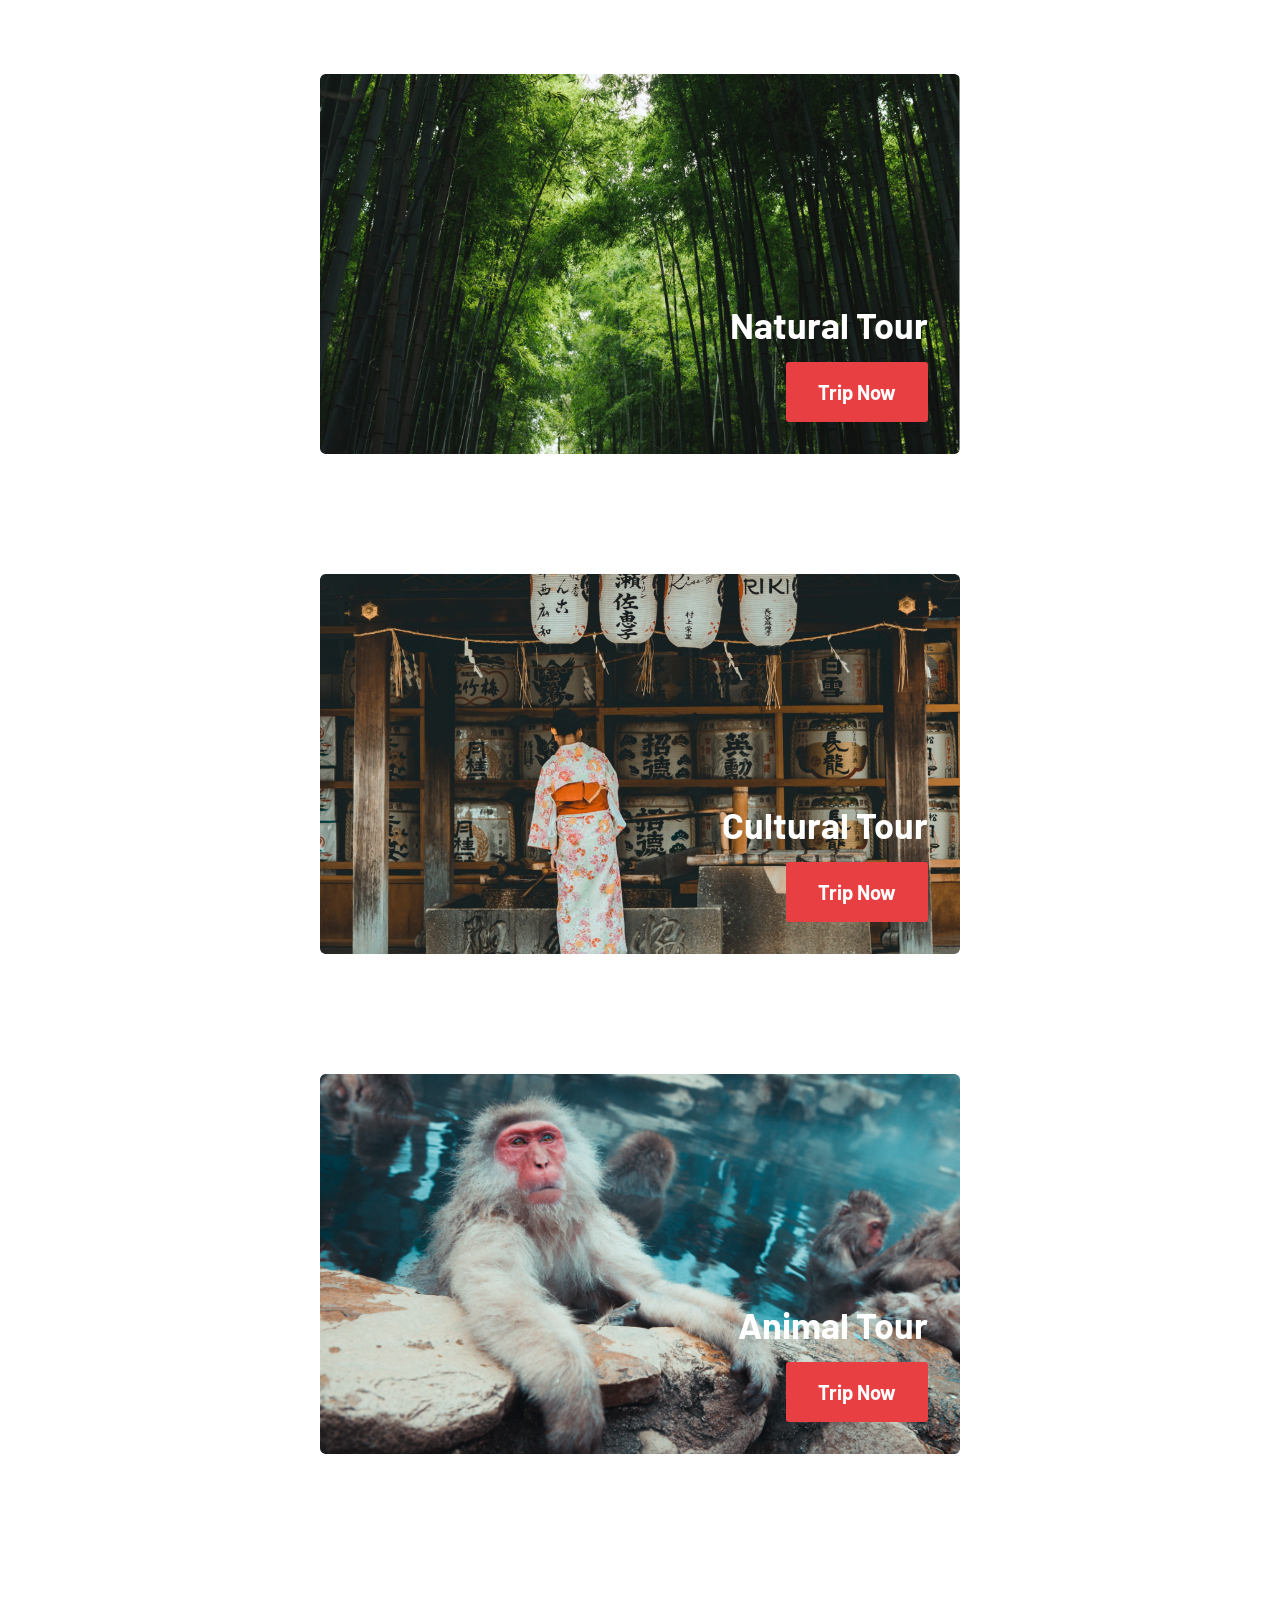
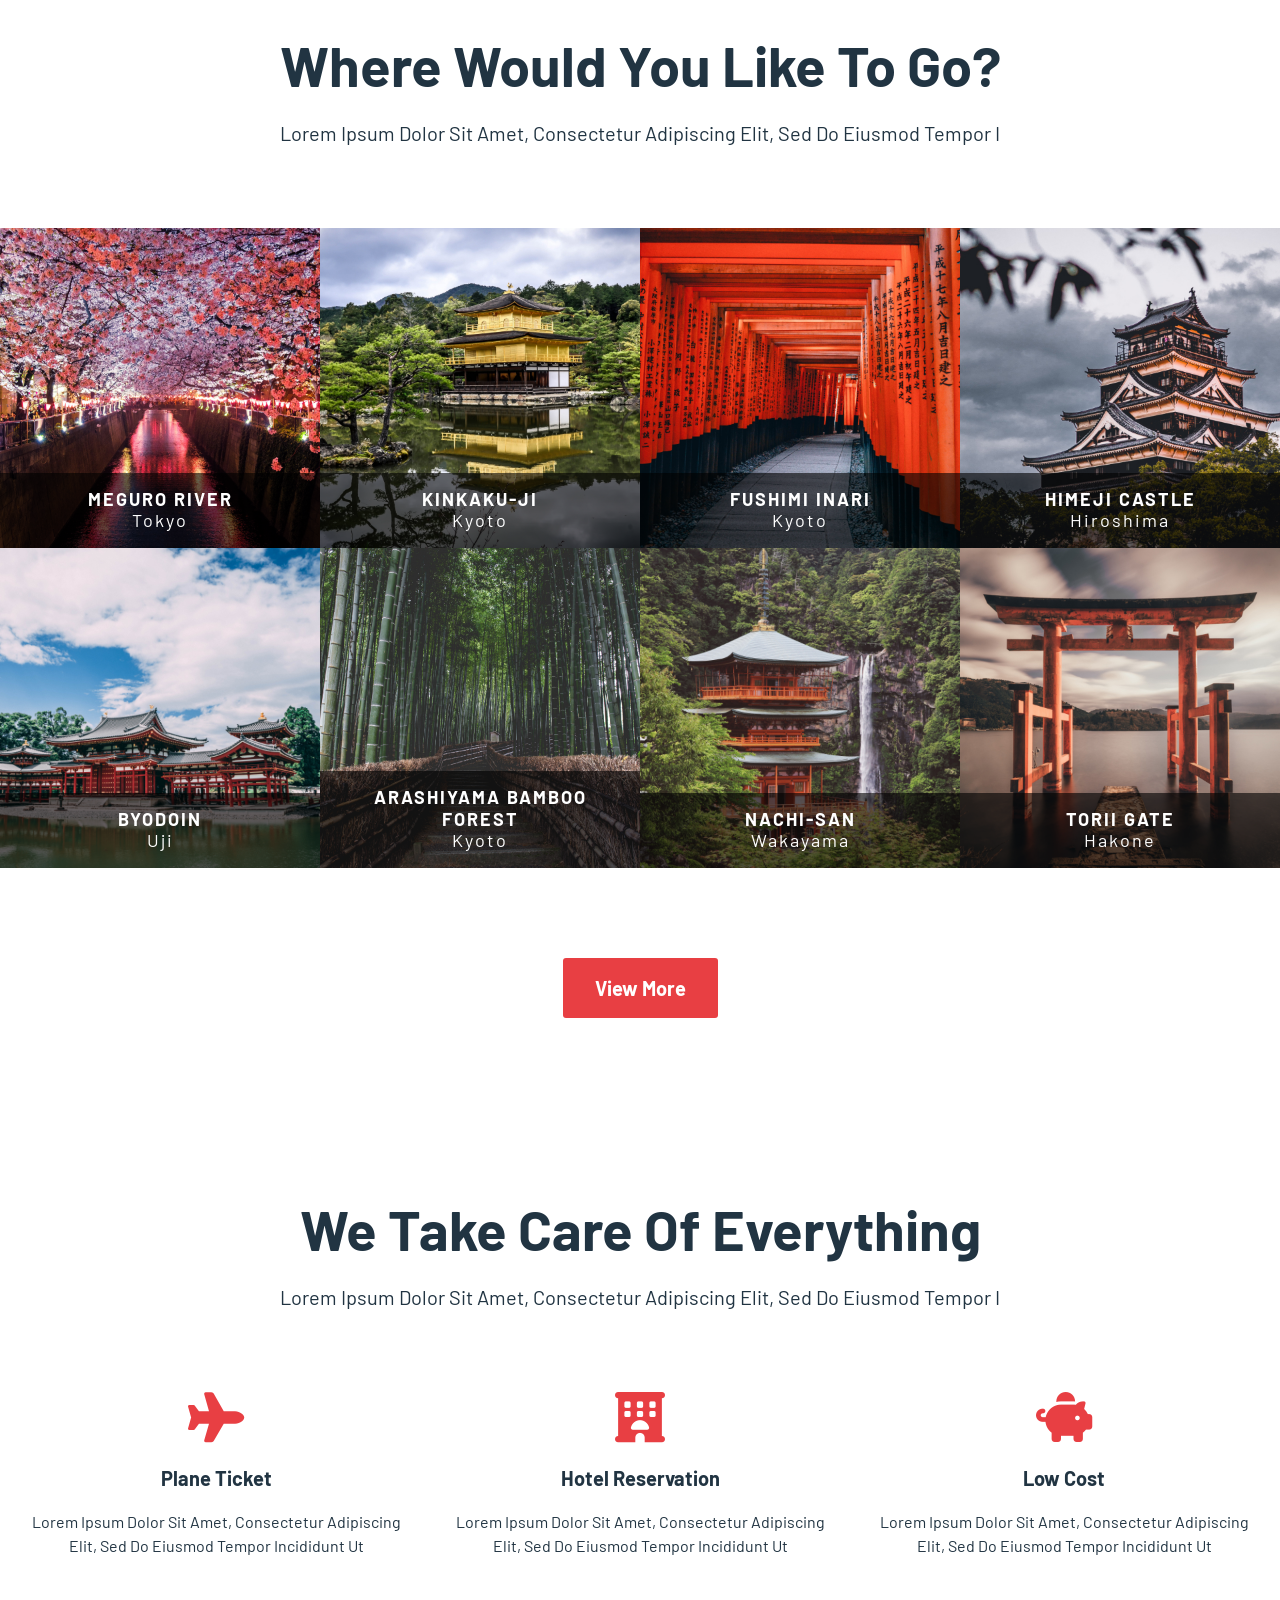
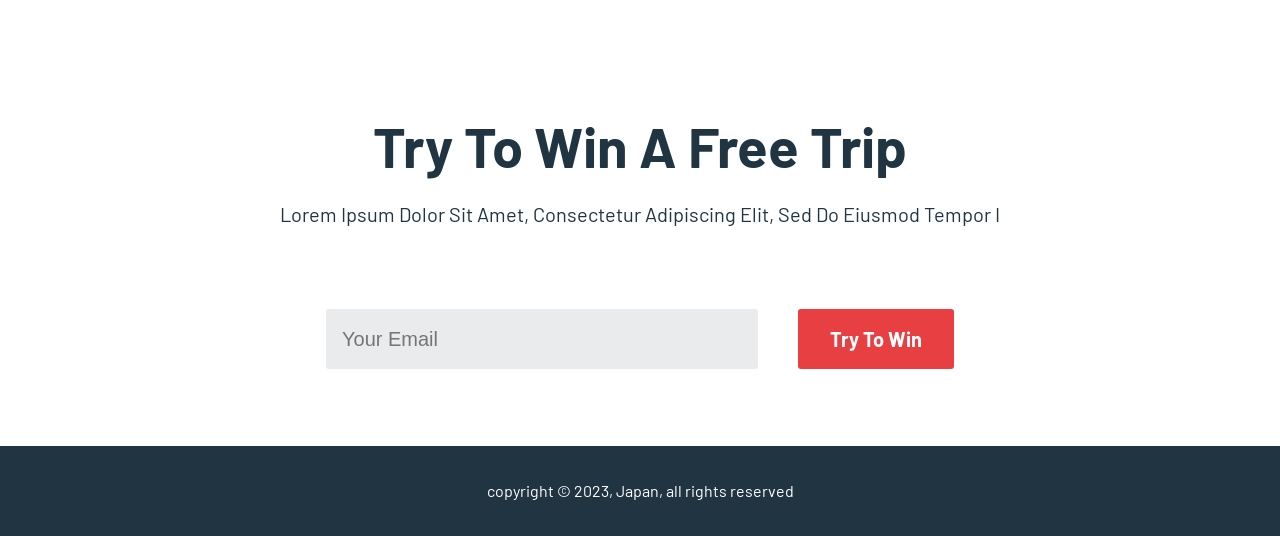
==== commit a0c22883: "fin responsive japan, début portfolio e Please enter the commit message for your changes. Lines star" ====
--- a/validation/japan/index.html
+++ b/validation/japan/index.html
@@ -191,7 +191,7 @@
    </section>
 
    <!-- SERVICES -->
-   <section class="care">
+   <section class="services">
 
       <h2>we take care of everything</h2>
       <p>Lorem Ipsum Dolor Sit Amet, Consectetur Adipiscing Elit, Sed Do Eiusmod Tempor I</p>
@@ -238,7 +238,7 @@
    </section>
 
    <!-- FOOTER -->
-   <footer class="d-flex">
+   <footer>
 
       <p class="lower size16">copyright &copy; 2023, <span class="jap size16">japan</span>, all rights reserved</p>
 
--- a/validation/japan/assets/css/style.css
+++ b/validation/japan/assets/css/style.css
@@ -71,7 +71,7 @@
 
 section
 {
-   padding: 10vw 2rem;
+   padding: 6vw 2rem;
    text-align: center;
 }
 
@@ -305,7 +305,6 @@
 .tile
 {
    flex: 0 1 25%;
-
 }
 
 .tile article
@@ -374,8 +373,8 @@
 {
    gap: 4rem;
    justify-content: center;
-   /* align-items: center;
-   margin: 0 auto;
+   /* align-items: center; */
+   /* margin: 0 auto;
    max-width: 40%; */
 }
 
@@ -388,8 +387,9 @@
    color: var(--darkgrey);
    font-size: 2rem;
    line-height: 6rem;
+   /* margin-right: 4rem; */
+   padding: 0 1.6rem;
    width: 43.2rem;
-   padding: 0 1.6rem;
 }
 
 input[placeholder], .jap
@@ -405,10 +405,9 @@
 {
    background-color: var(--primary-dark);
    color: var(--white);
-   height: 9rem;
-   justify-content: center;
-   line-height: 2.4rem;
-   align-items: center;
+   /* Line-height permet de centrer verticalement le contenu VS height. */
+   line-height: 9rem;
+   text-align: center;
 }
 
 
@@ -417,12 +416,12 @@
 
 @media (max-width: 879px)
 {
-
    /* HEADER */
    .menu-icon
    {
       cursor: pointer;
       display: inline-block;
+      padding: 1.2rem 0 1.2rem 1.2rem;
       z-index: 1;
    }
 
@@ -448,6 +447,30 @@
       width: 100%;
    }
 
+   /* HERO */
+   .hero article
+   {
+      flex: 0 1 auto;
+   }
+
+   /* TRIPS */
+   .trips div
+   {
+      gap: 6rem;
+   }
+
+   /* WHERE */
+   .tile
+   {
+      flex: 0 1 50%;
+   }
+
+   /*  WIN */
+   form
+   {
+      align-items: center;
+      max-width: 100%;
+   }
 } 
 
 
@@ -462,6 +485,11 @@
    h2 + p
    {
       font-size: 1.8rem;
+   }
+
+   selection
+   {
+      padding: 10vw 2rem;
    }
 
    .btn
@@ -490,8 +518,20 @@
 
    .trip div h3
    {
-      font-size: 3.2;
+      font-size: 3.2rem;
       text-shadow: 0 4px 8px rgba(0, 0, 0, .6);
+   }
+
+   /* WHERE */
+   .tile
+   {
+      flex: 0 1 auto;
+   }
+
+   /* SERVICES */
+   .services .articles
+   {
+      flex-wrap: wrap;
    }
 
    /* WIN */
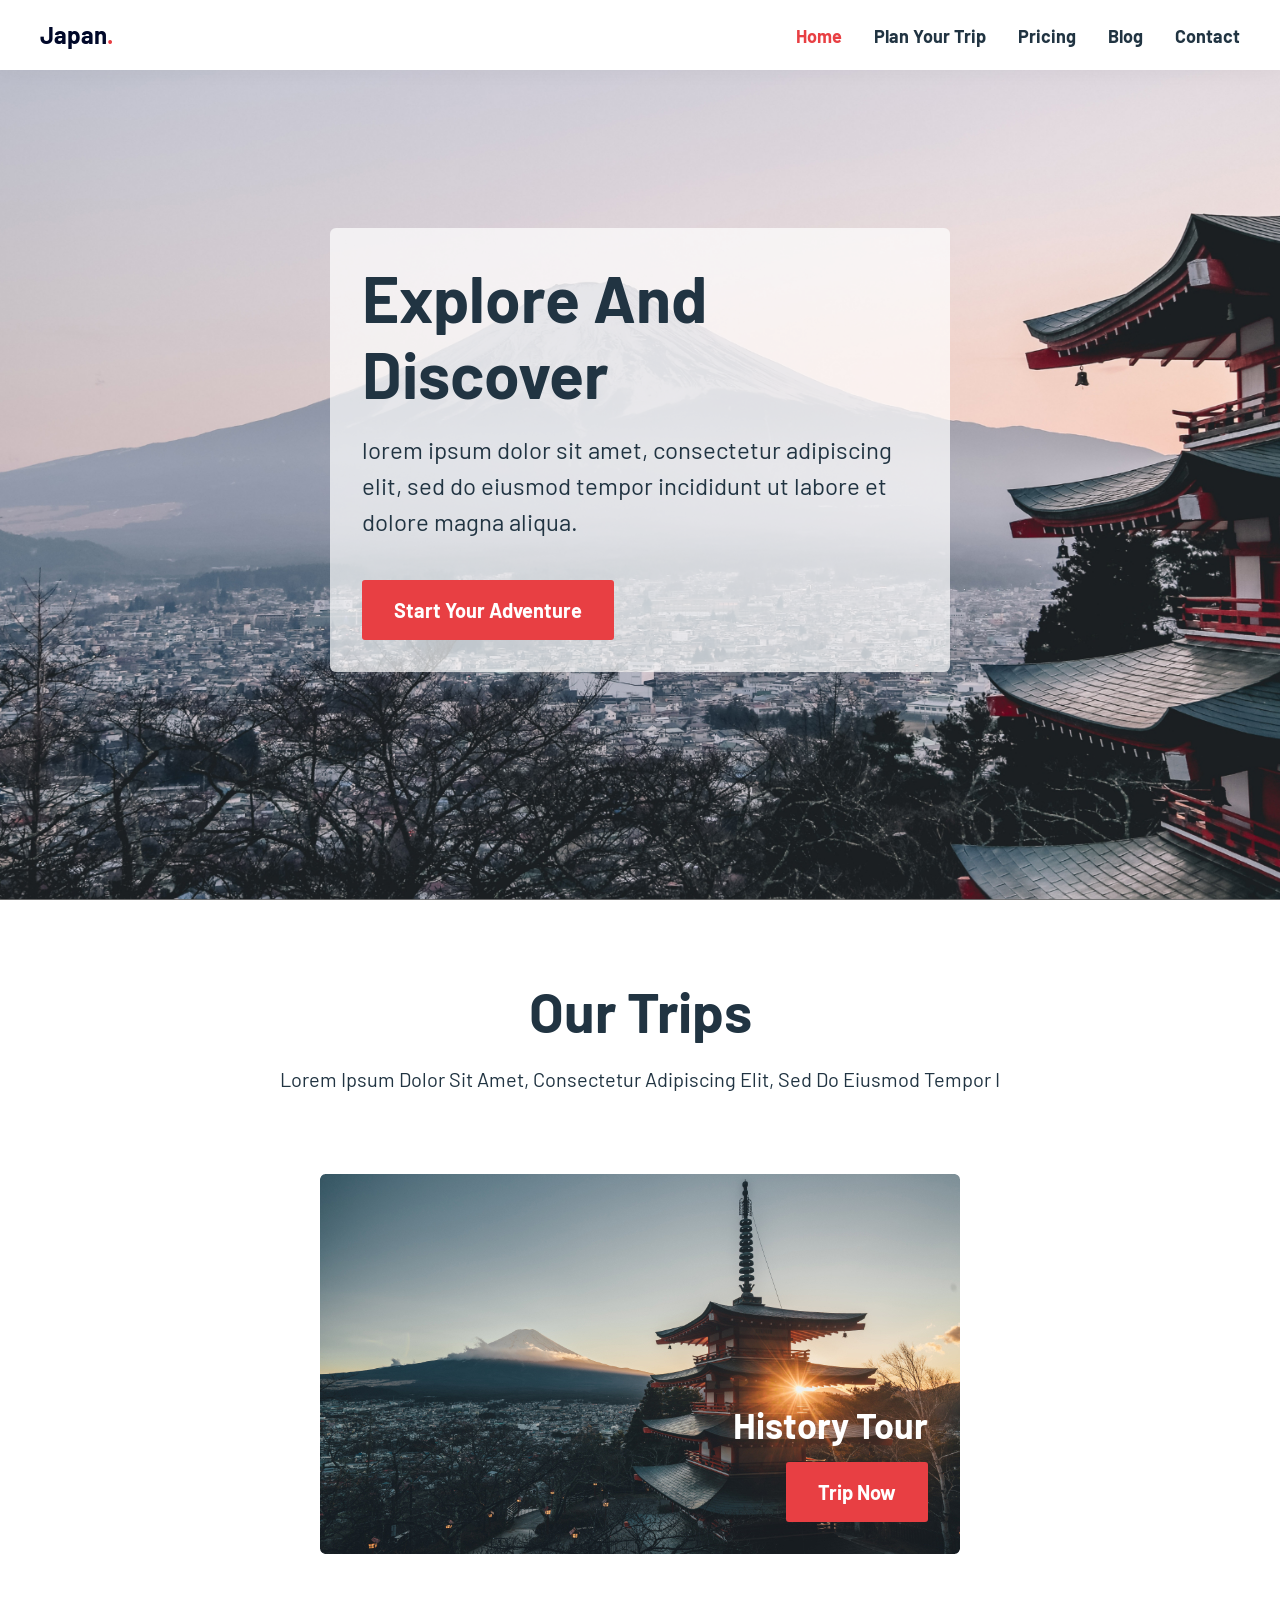
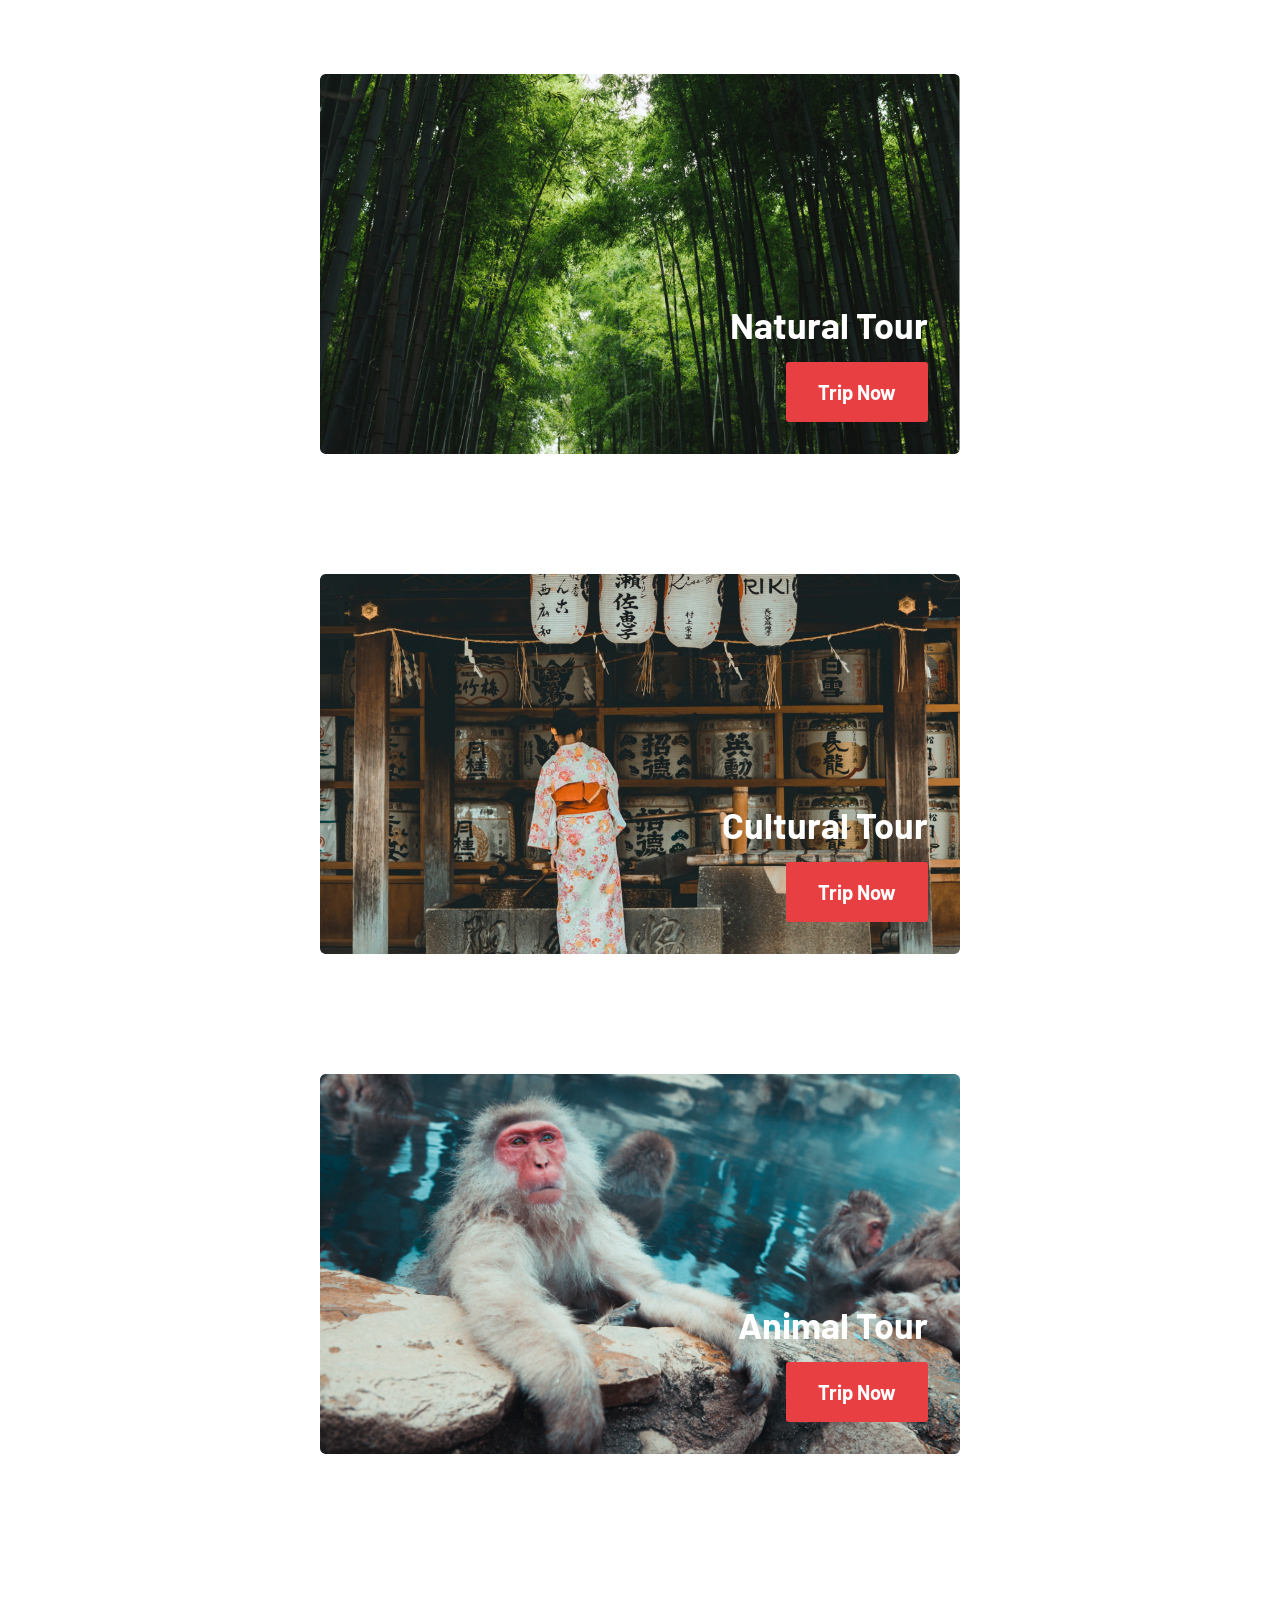
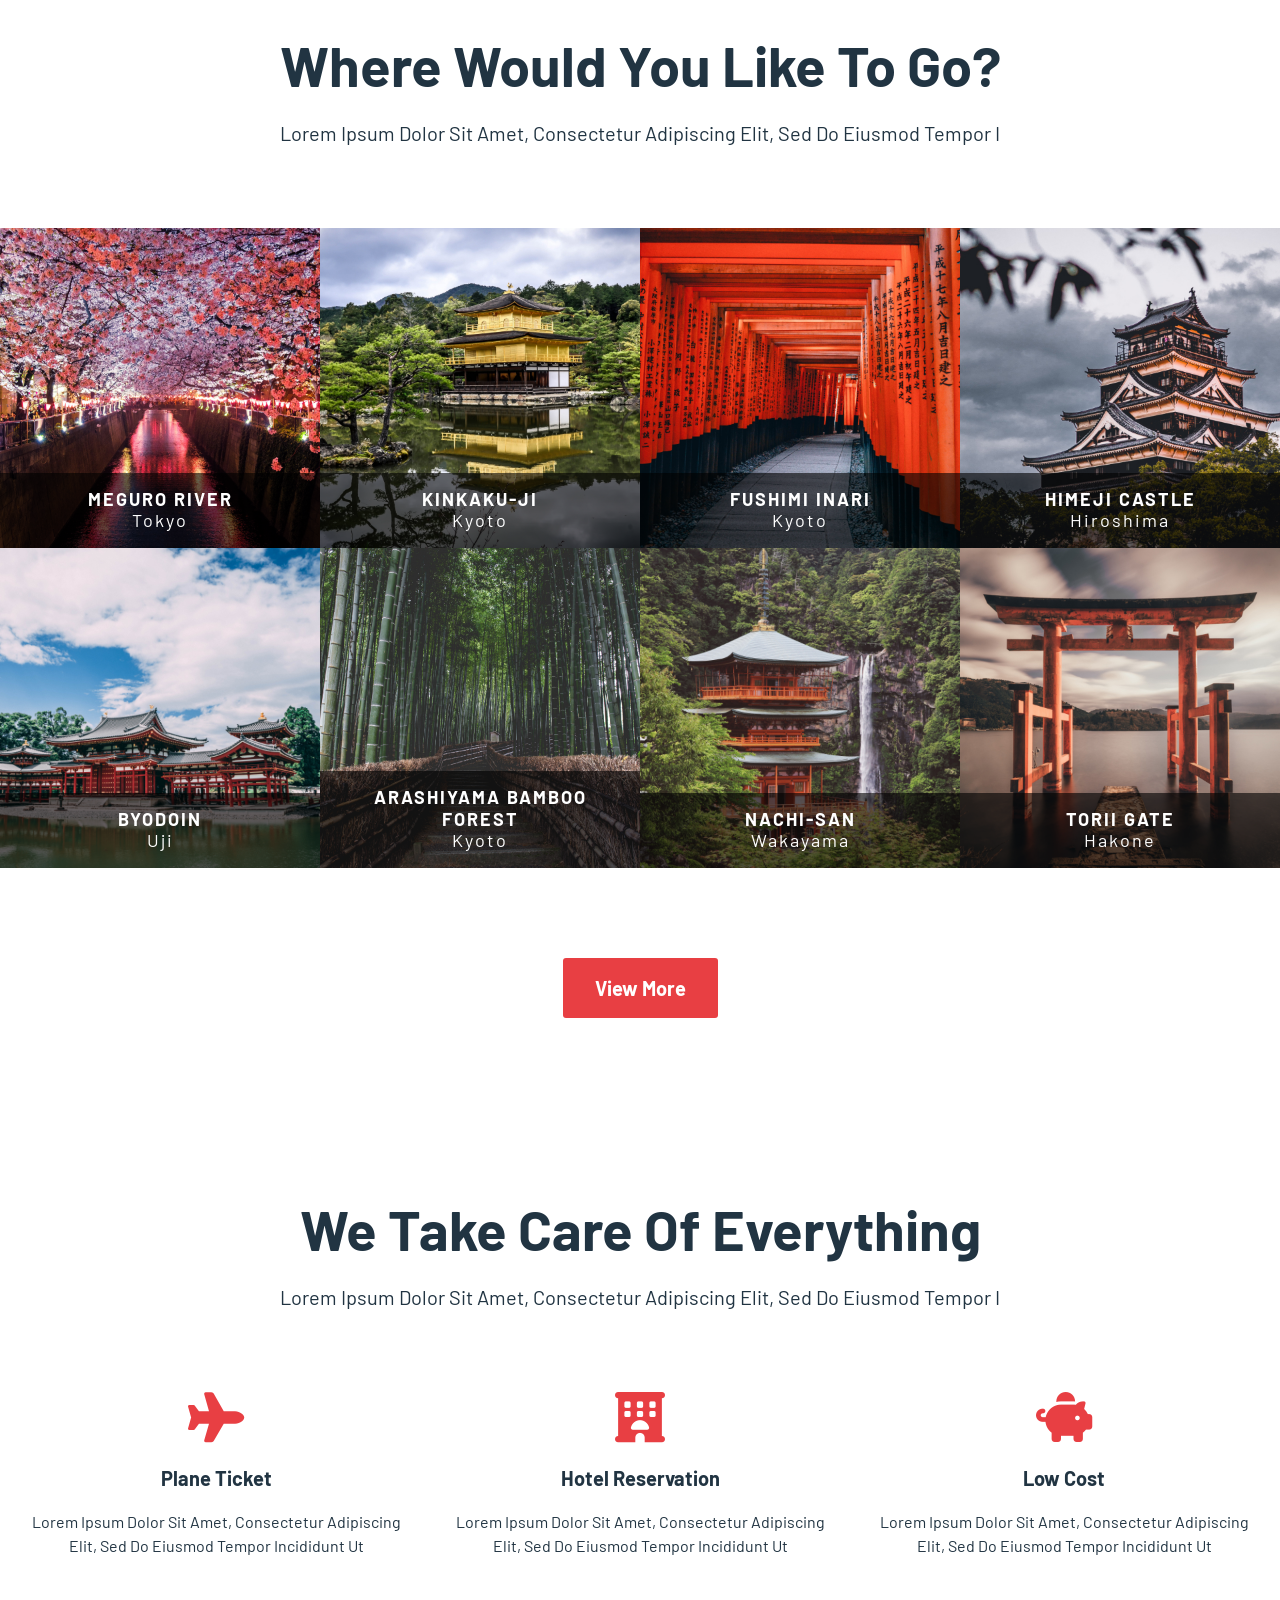
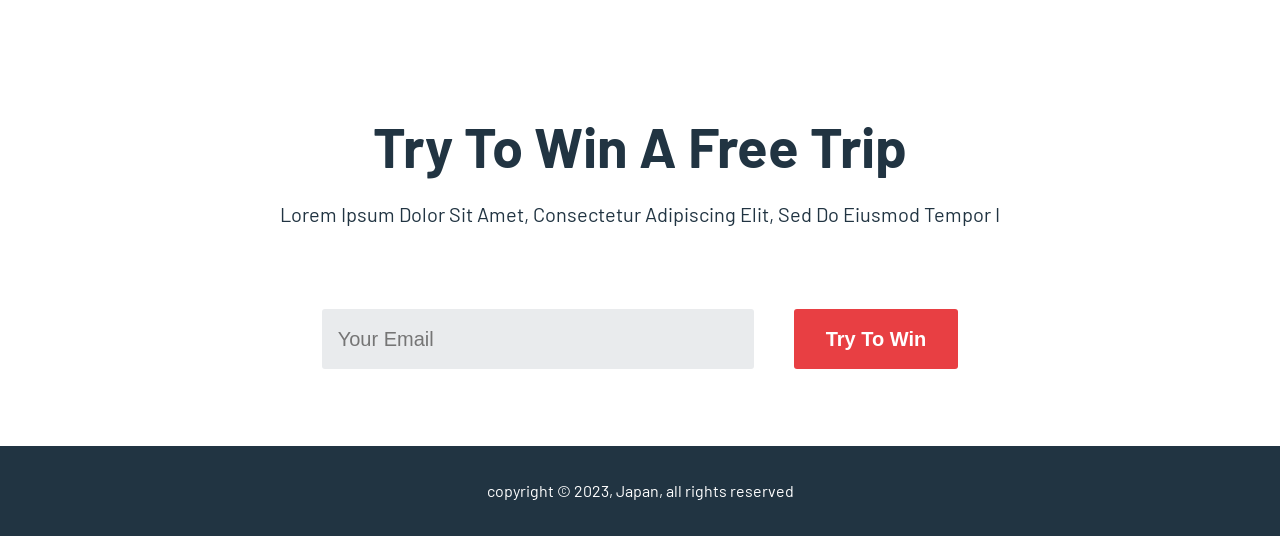
==== commit 63185a8b: "portfolio" ====
--- a/validation/japan/index.html
+++ b/validation/japan/index.html
@@ -231,8 +231,8 @@
 
       <form action="win.php" method="post" class="d-flex">
          <input type="email" name="email" id="email" placeholder="your email">
-         <a href="#" class="btn try">try to win</a>
-         <!-- <input type="submit" value="trytowin" class="btn"> -->
+         <!-- <a href="#" class="btn">try to win</a> -->
+         <input type="submit" value="try to win" class="btn">
       </form>
 
    </section>
--- a/validation/japan/assets/css/style.css
+++ b/validation/japan/assets/css/style.css
@@ -87,10 +87,12 @@
 .btn
 {
    background-color: var(--primary-red);
+   border: none;
    border-radius: 3px;
    color: var(--white);
    /* Les propriétés 'display: inline-block' et 'line-height' combinées permettent de définir la hauteur du conteneur de l'élément tout en augmentant sa surface cliquable et sans se soucier de la hauteur du padding => Très utile ppour les boutons ou items de menu. */
    display: inline-block;
+   font-size: 2rem;
    font-weight: 700;
    /* letter-spacing: .1px; */
    line-height: 6rem;
@@ -348,7 +350,6 @@
 
 .articles
 {
-   /* flex-wrap: wrap; */
    gap: 3.2rem;
    justify-content: space-between;
 }
@@ -373,9 +374,6 @@
 {
    gap: 4rem;
    justify-content: center;
-   /* align-items: center; */
-   /* margin: 0 auto;
-   max-width: 40%; */
 }
 
 /* Pour cibler exclusivement ce champ (de type 'email'). */
@@ -387,7 +385,6 @@
    color: var(--darkgrey);
    font-size: 2rem;
    line-height: 6rem;
-   /* margin-right: 4rem; */
    padding: 0 1.6rem;
    width: 43.2rem;
 }
@@ -469,7 +466,6 @@
    form
    {
       align-items: center;
-      max-width: 100%;
    }
 } 
 
@@ -487,7 +483,7 @@
       font-size: 1.8rem;
    }
 
-   selection
+   section
    {
       padding: 10vw 2rem;
    }
@@ -523,9 +519,15 @@
    }
 
    /* WHERE */
+   .tiles
+   {
+      justify-content: center;
+   }
+
    .tile
    {
       flex: 0 1 auto;
+
    }
 
    /* SERVICES */
@@ -538,12 +540,6 @@
    form
    {
       flex-direction: column;
-      max-width: 100%;
-   }
-
-   form input[type="email"]
-   {
-      width: 100%;
    }
 
 }
